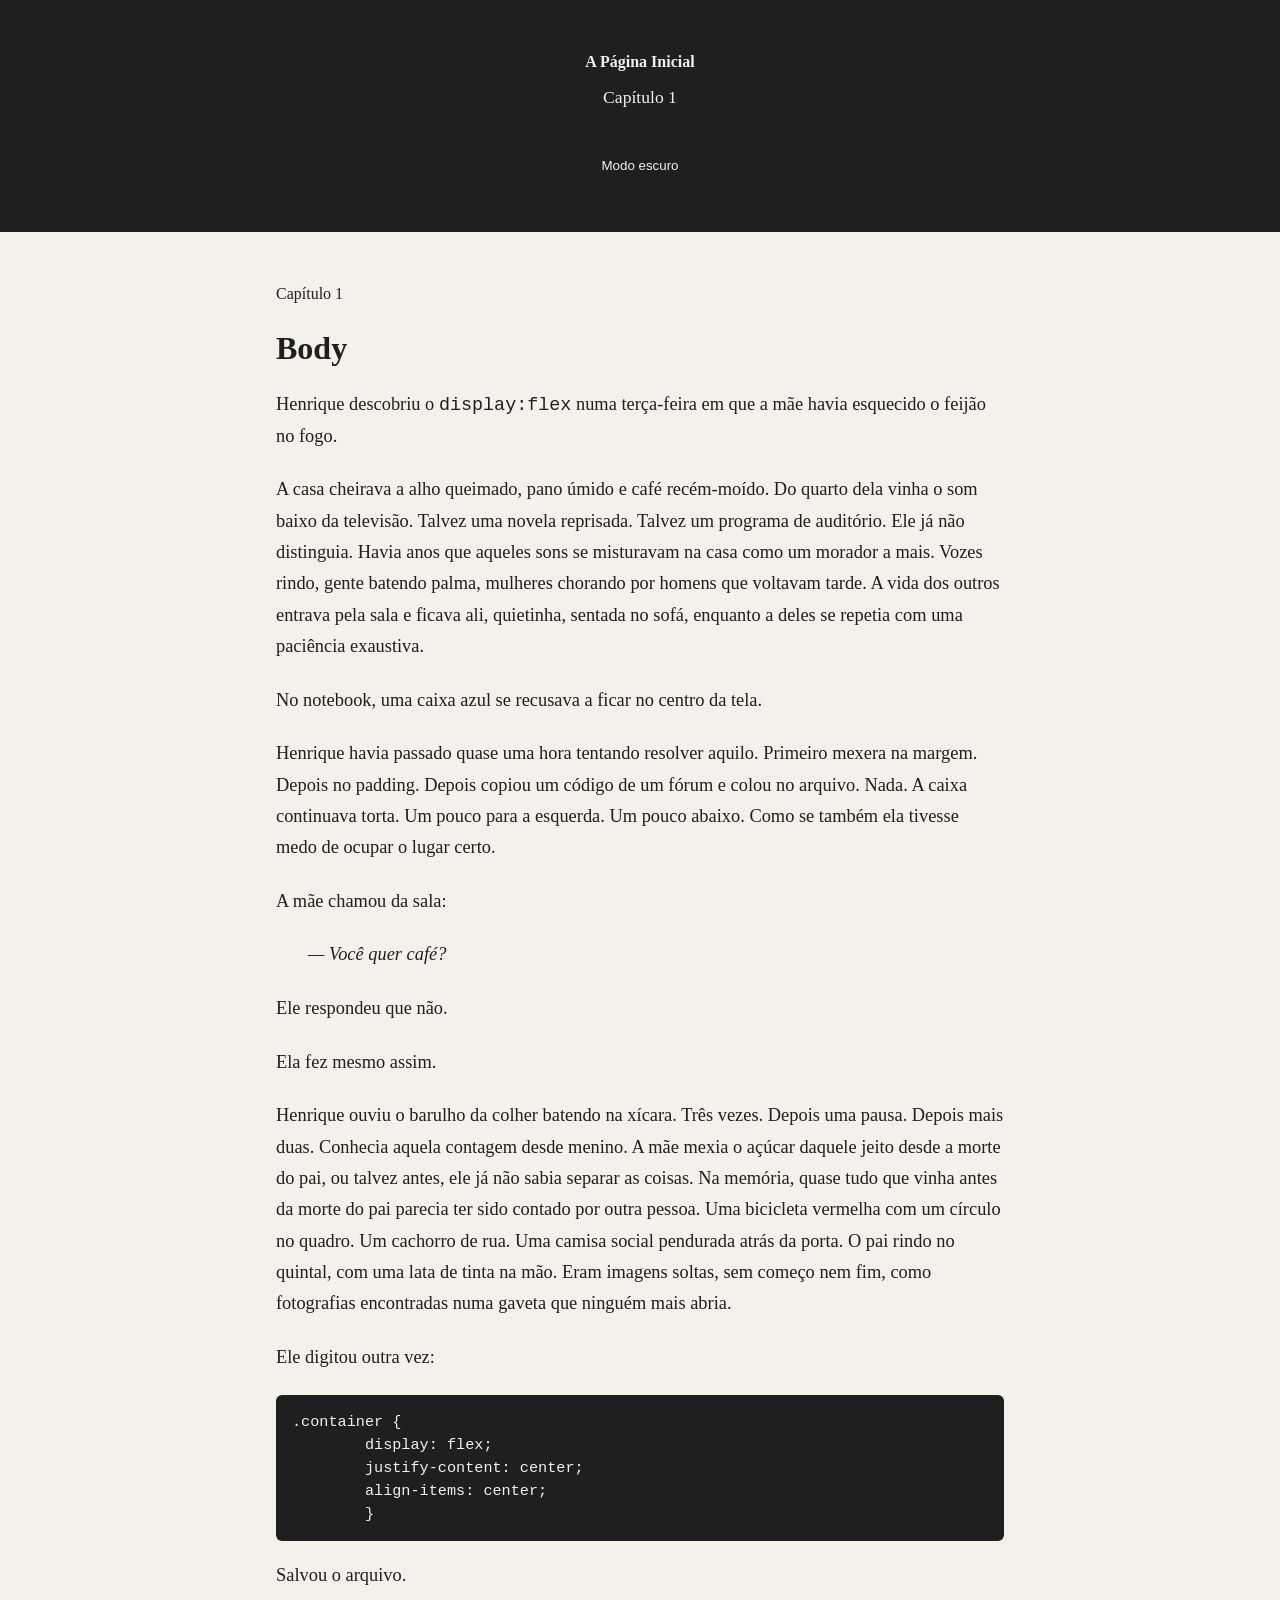
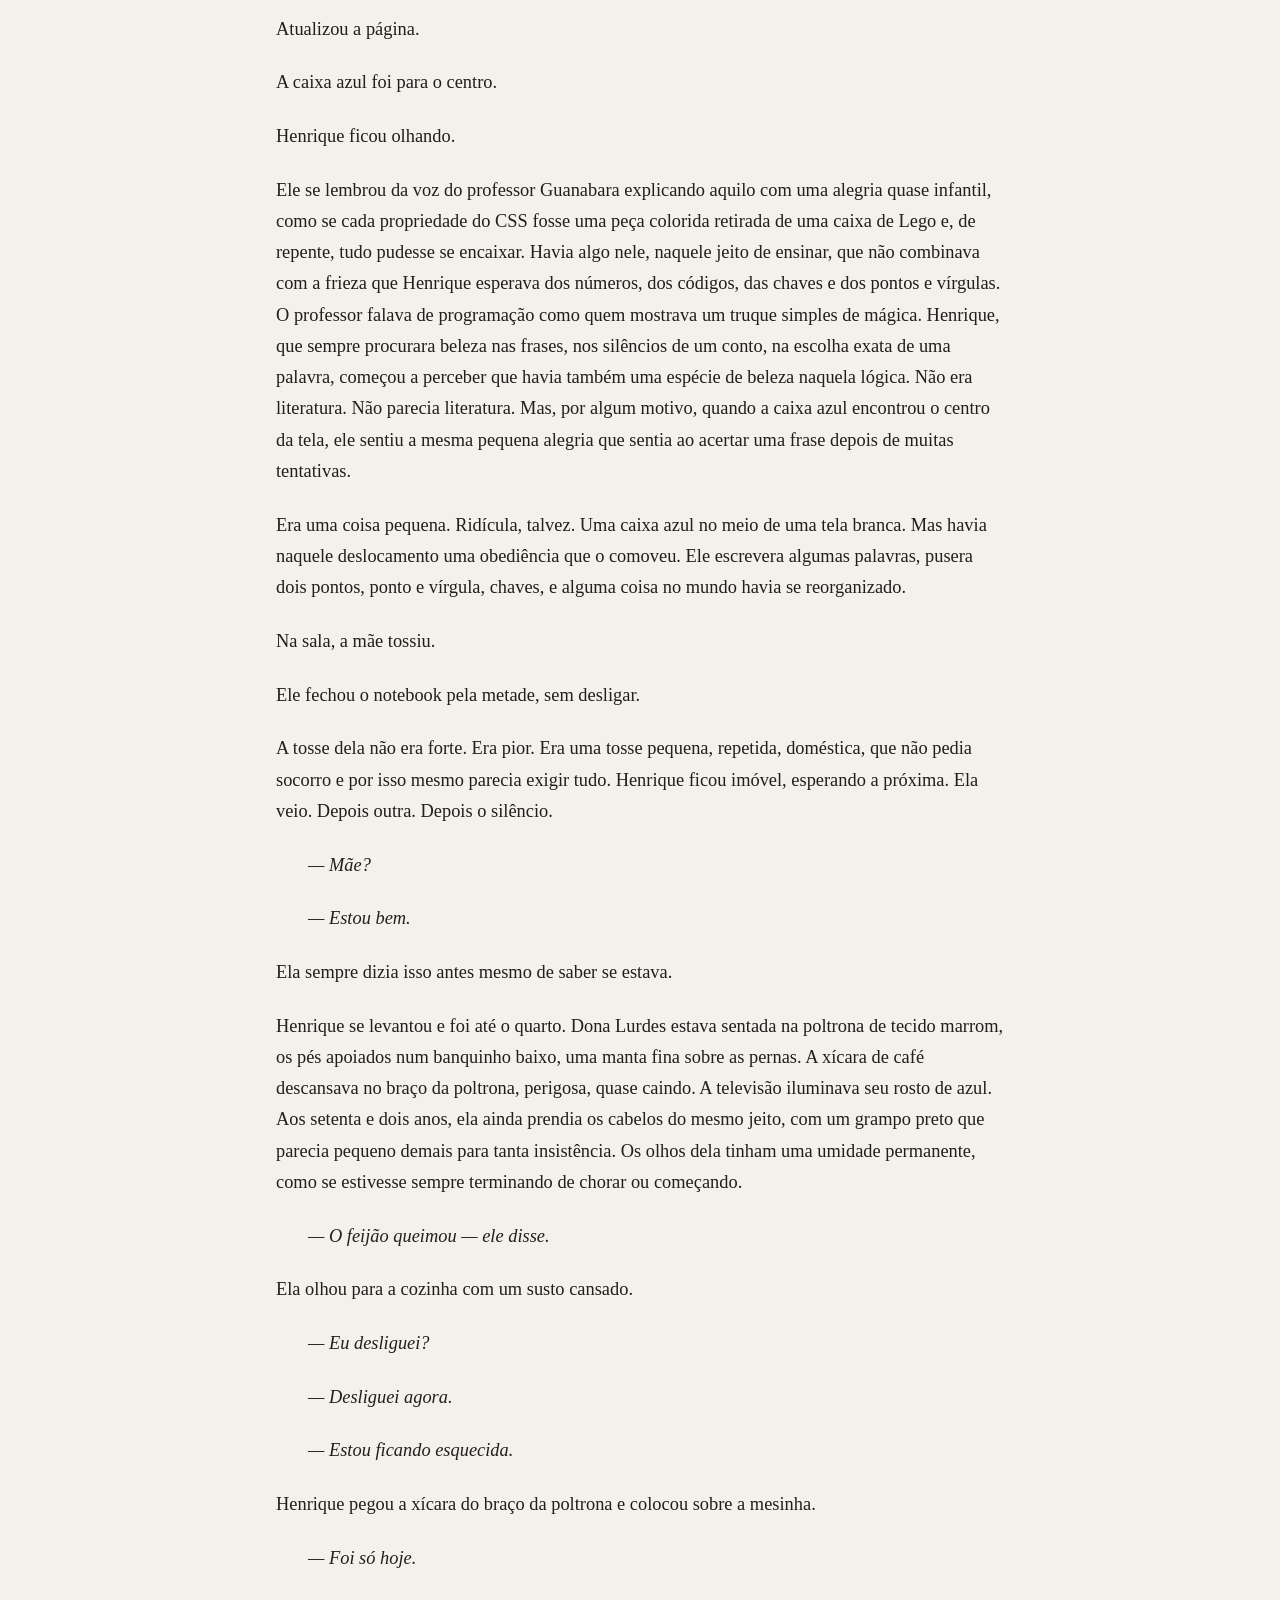
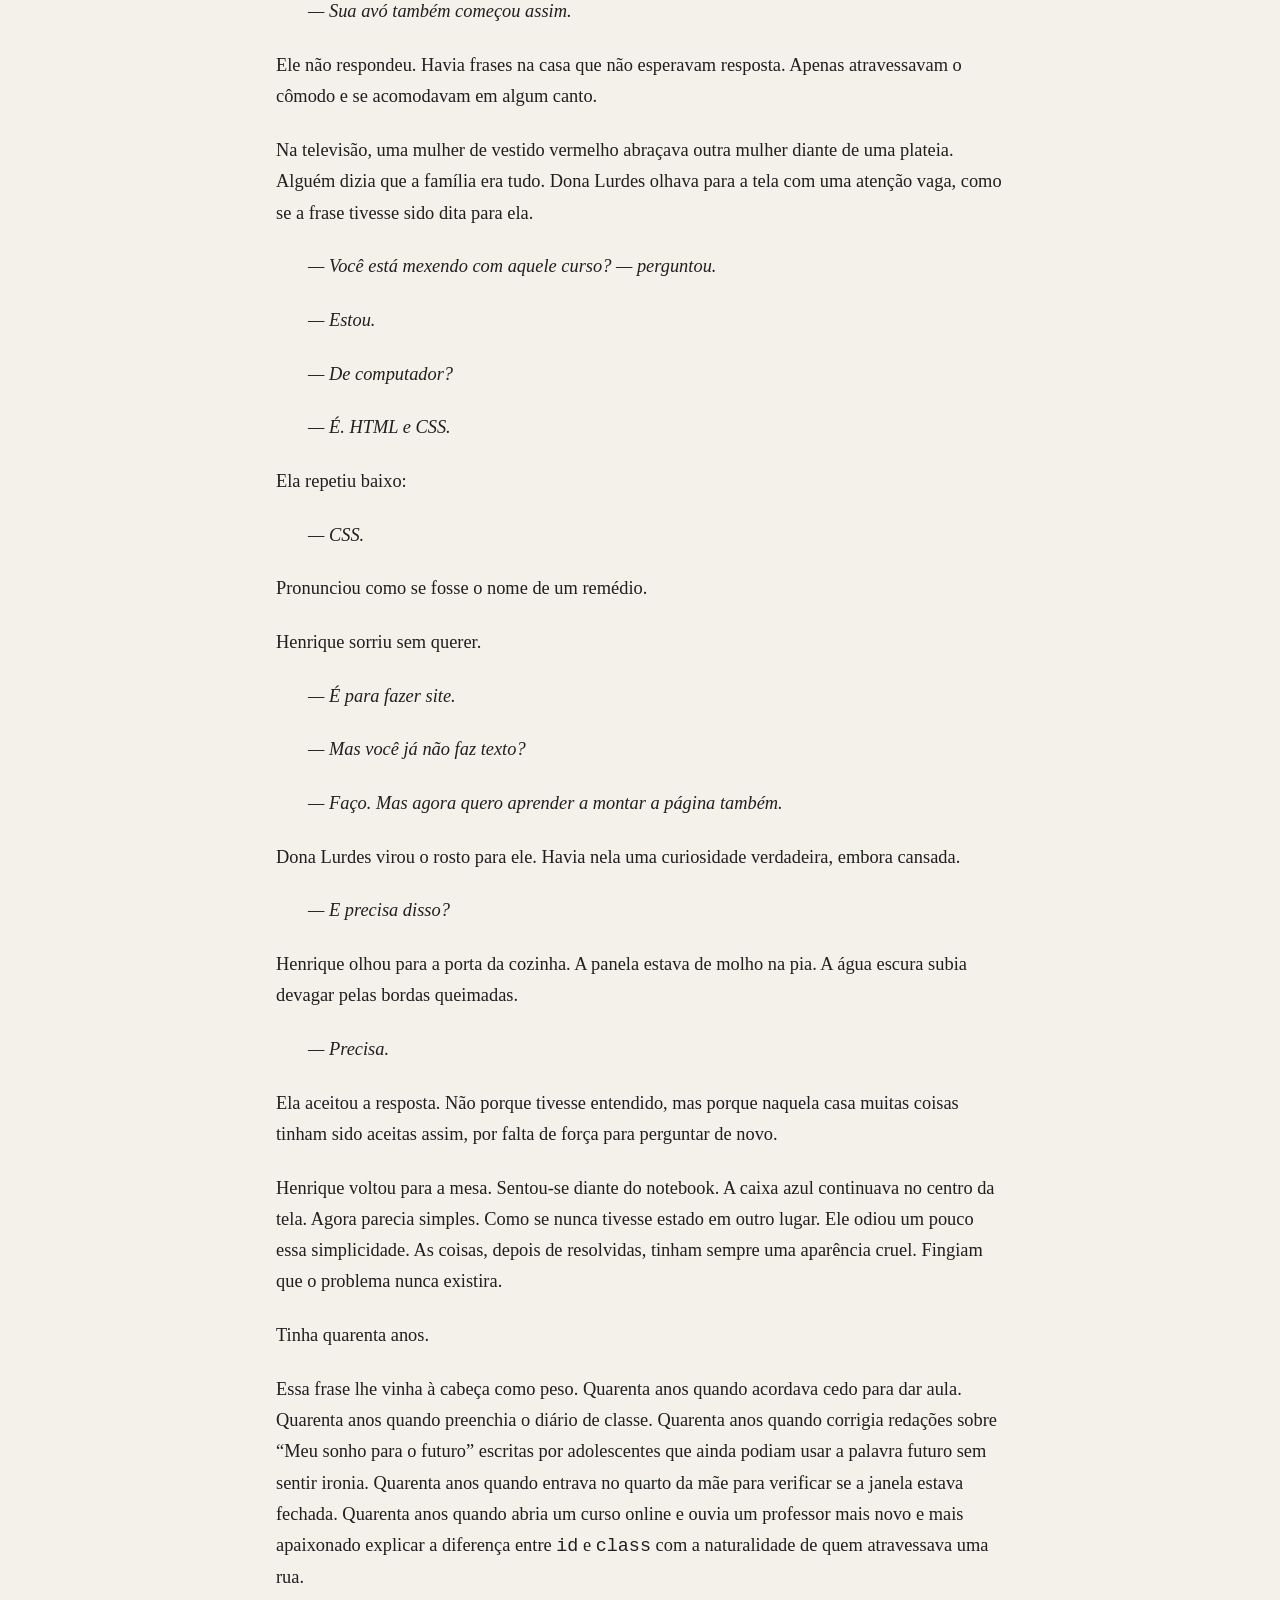
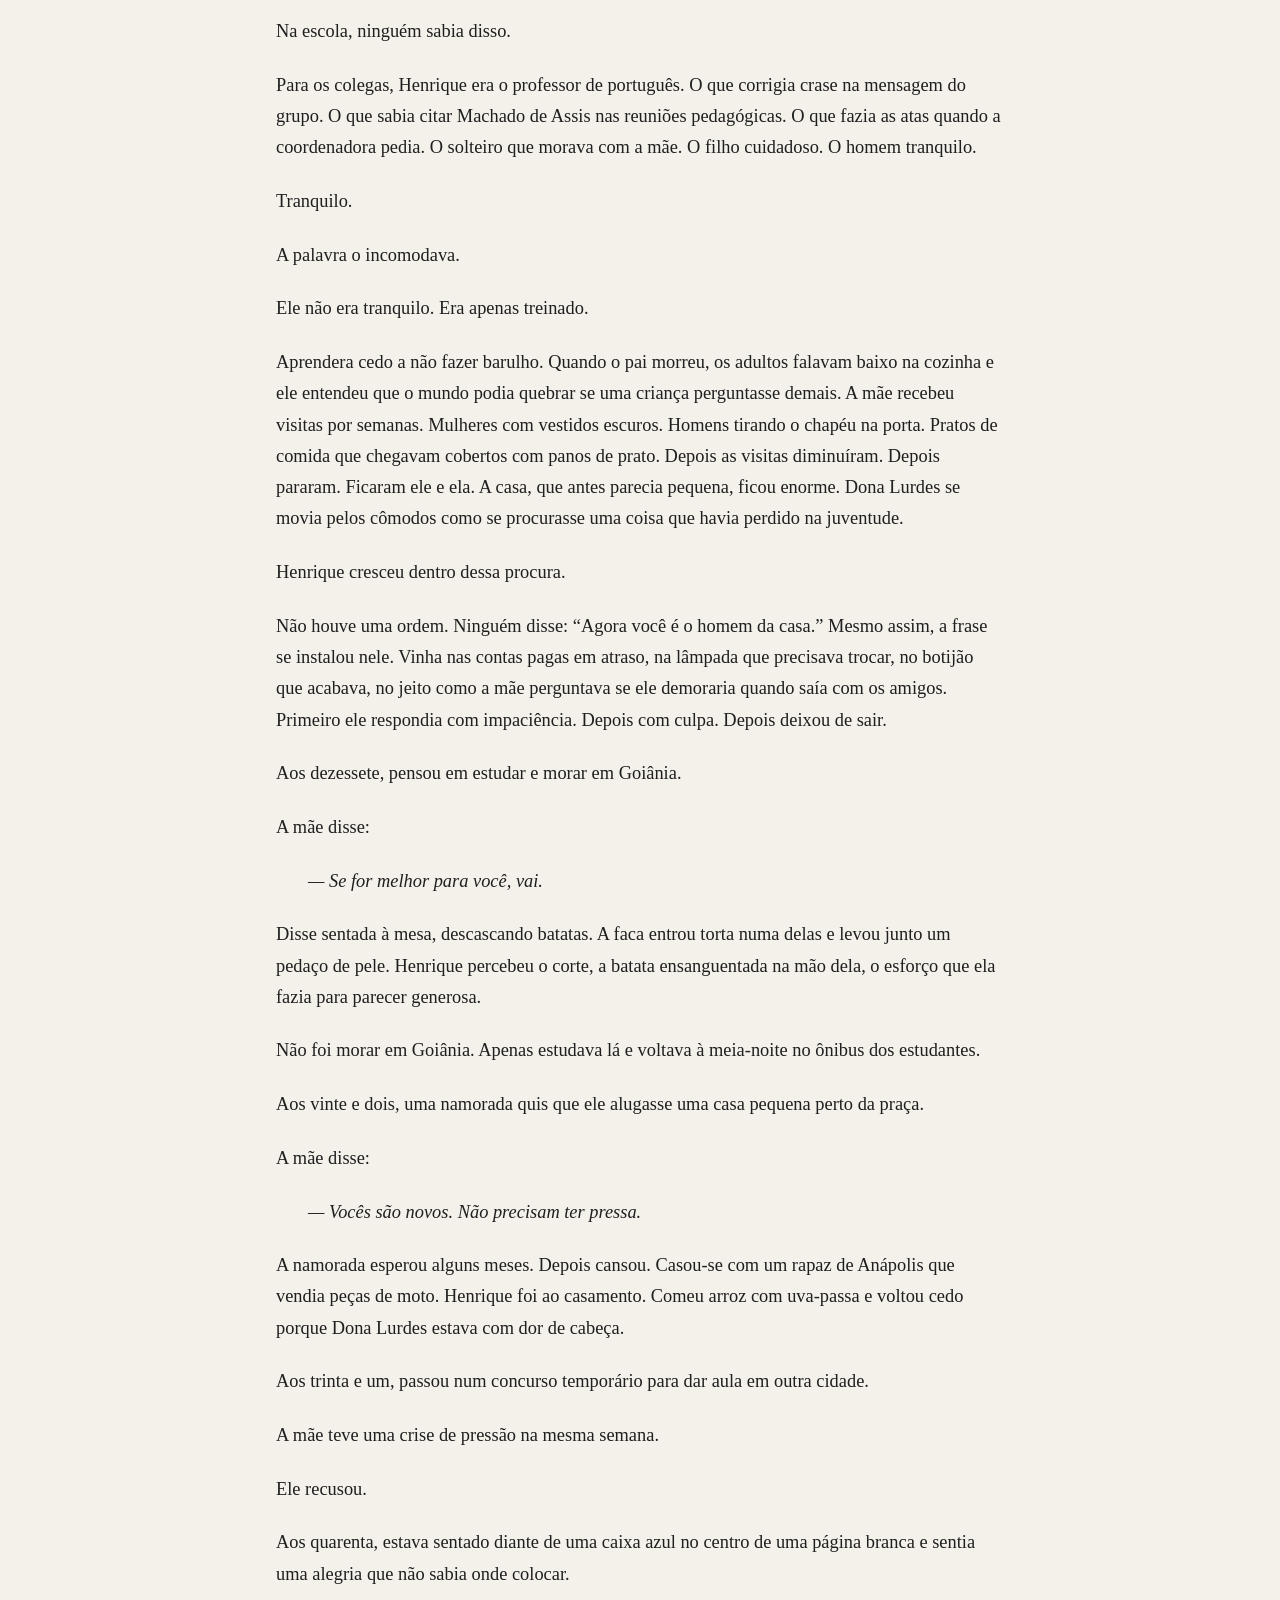
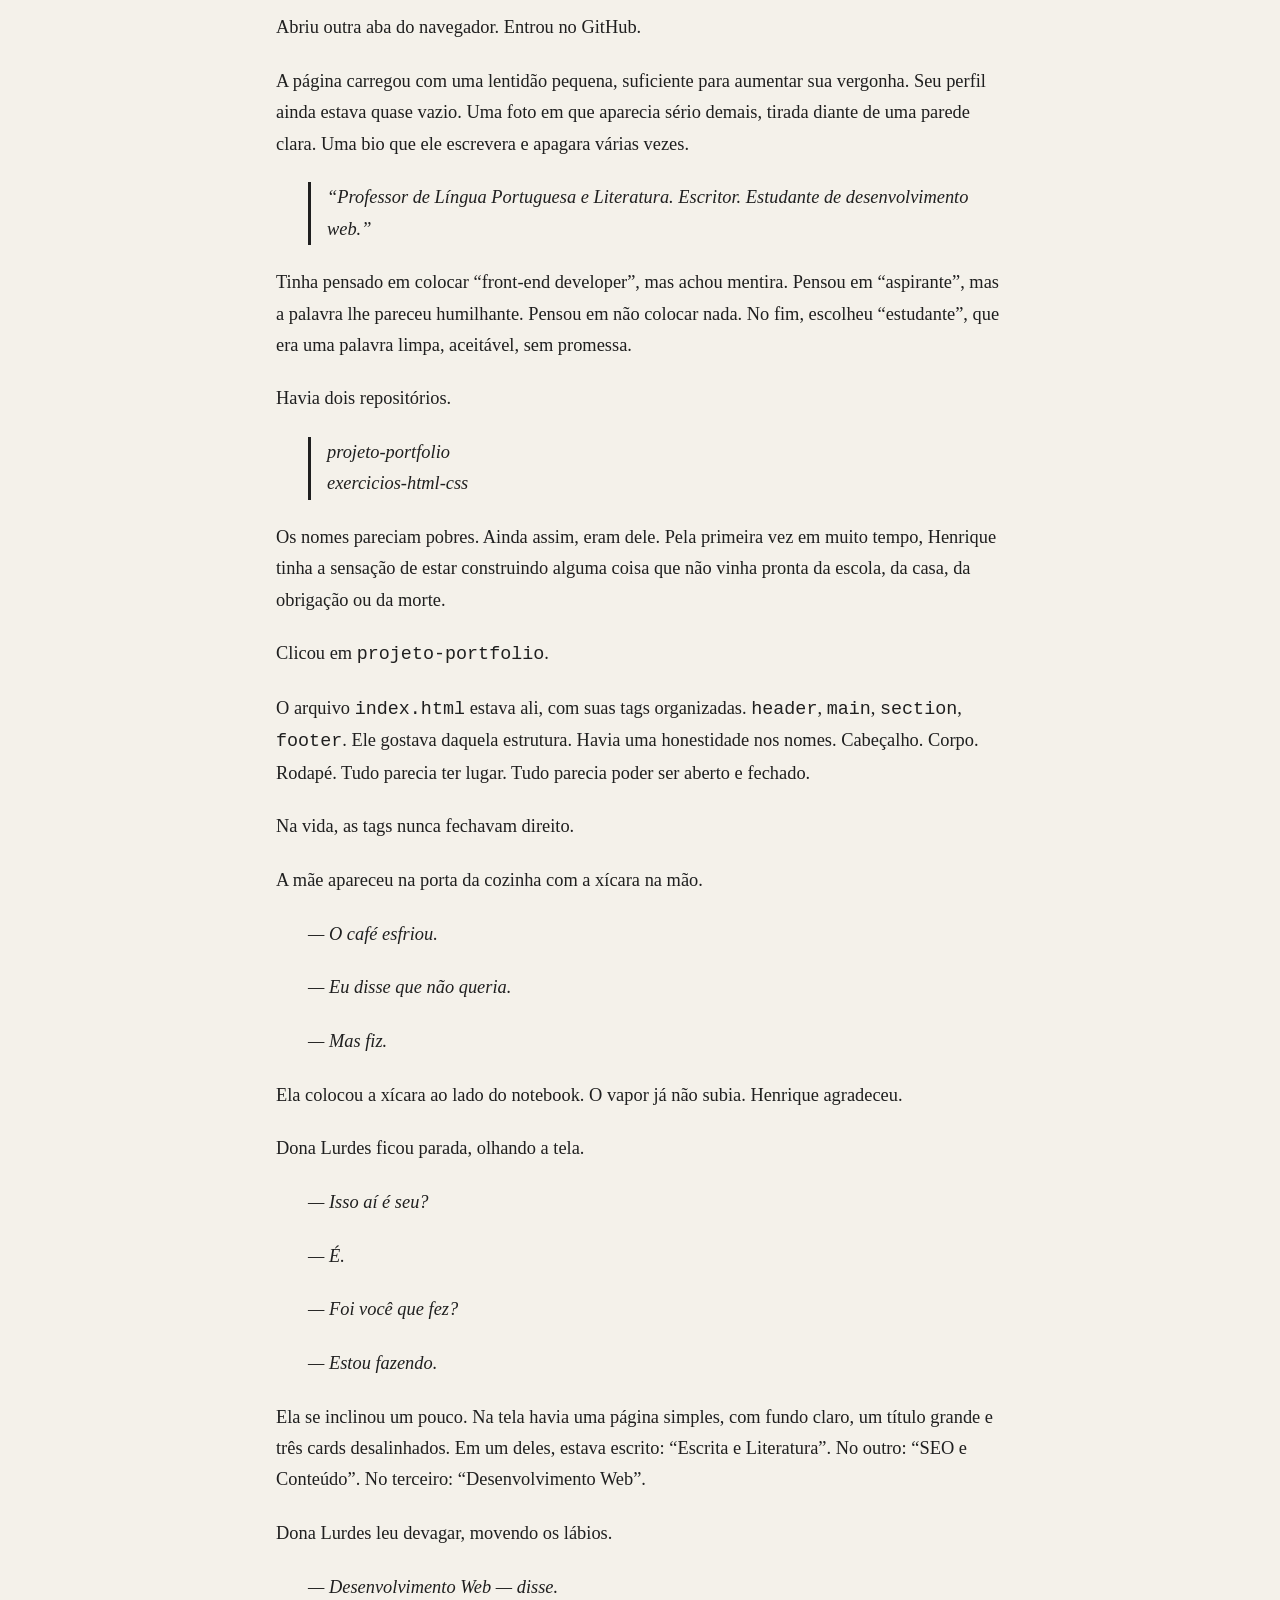
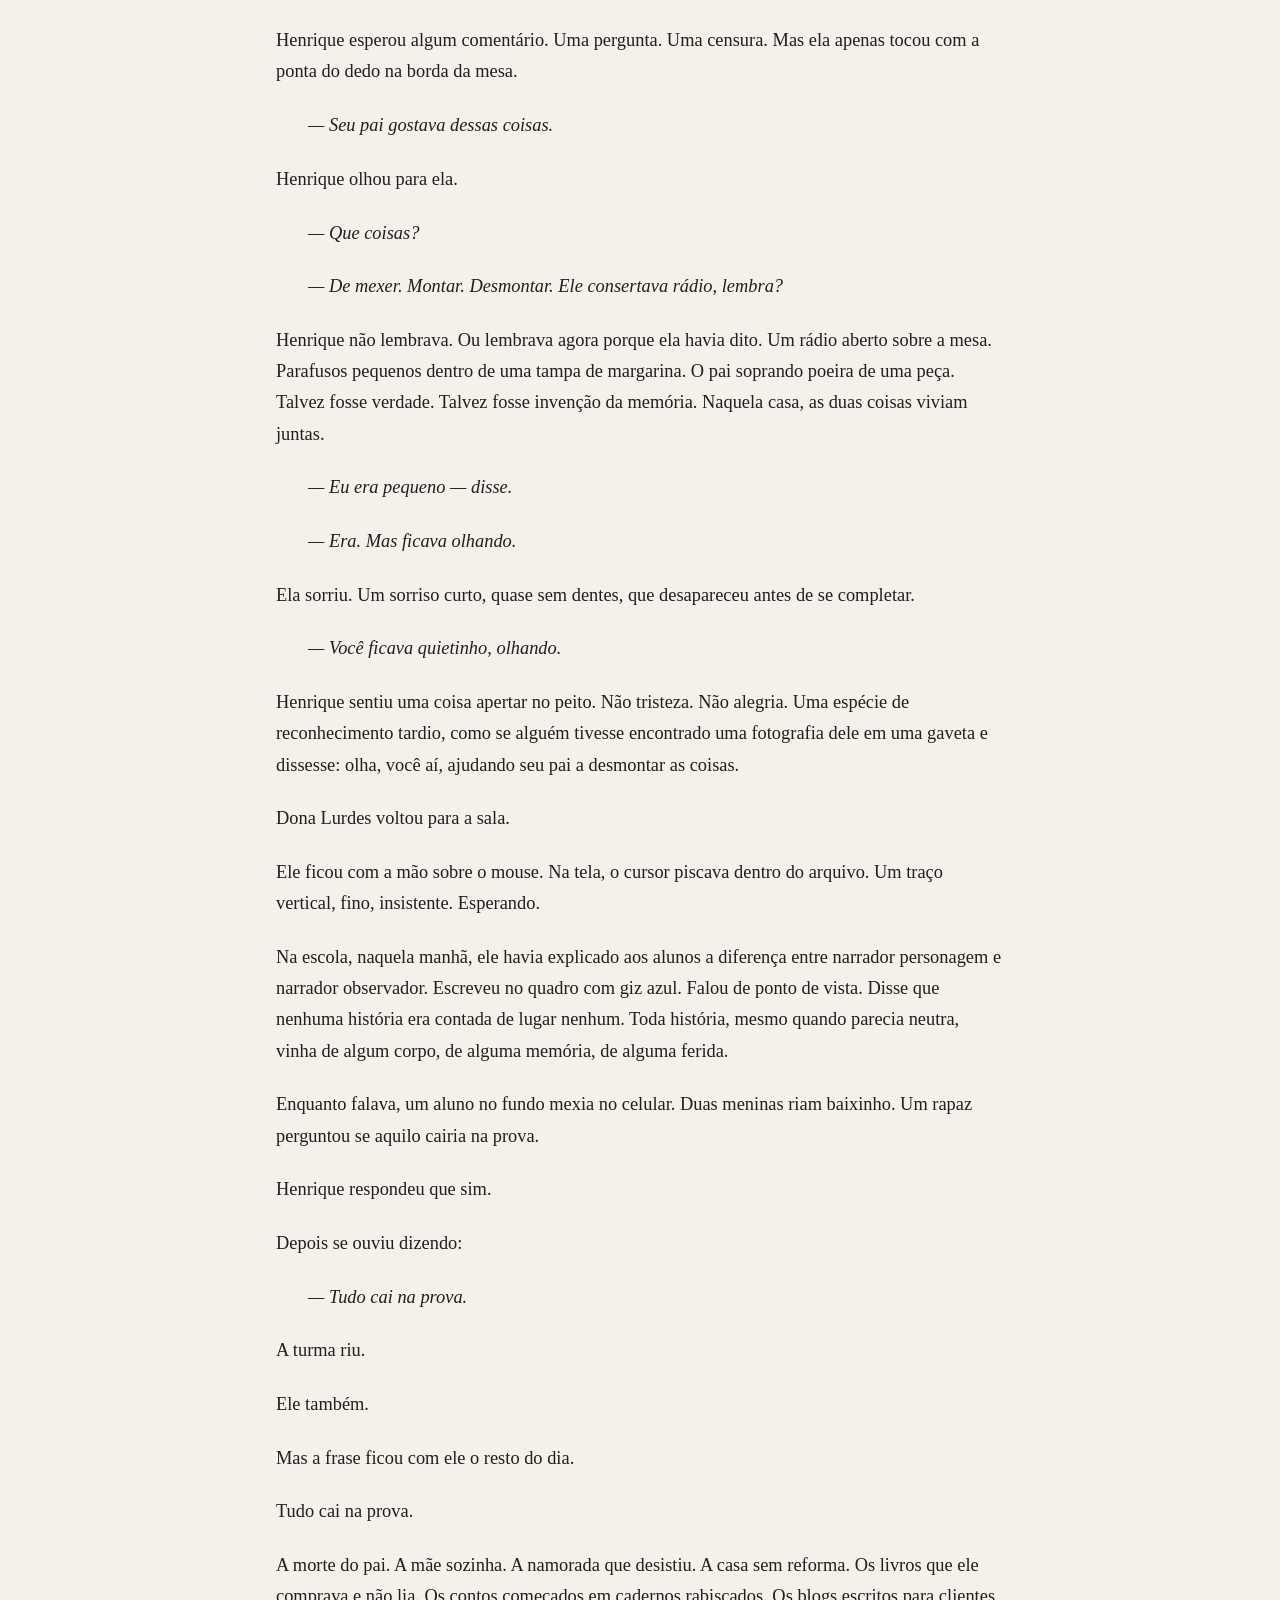
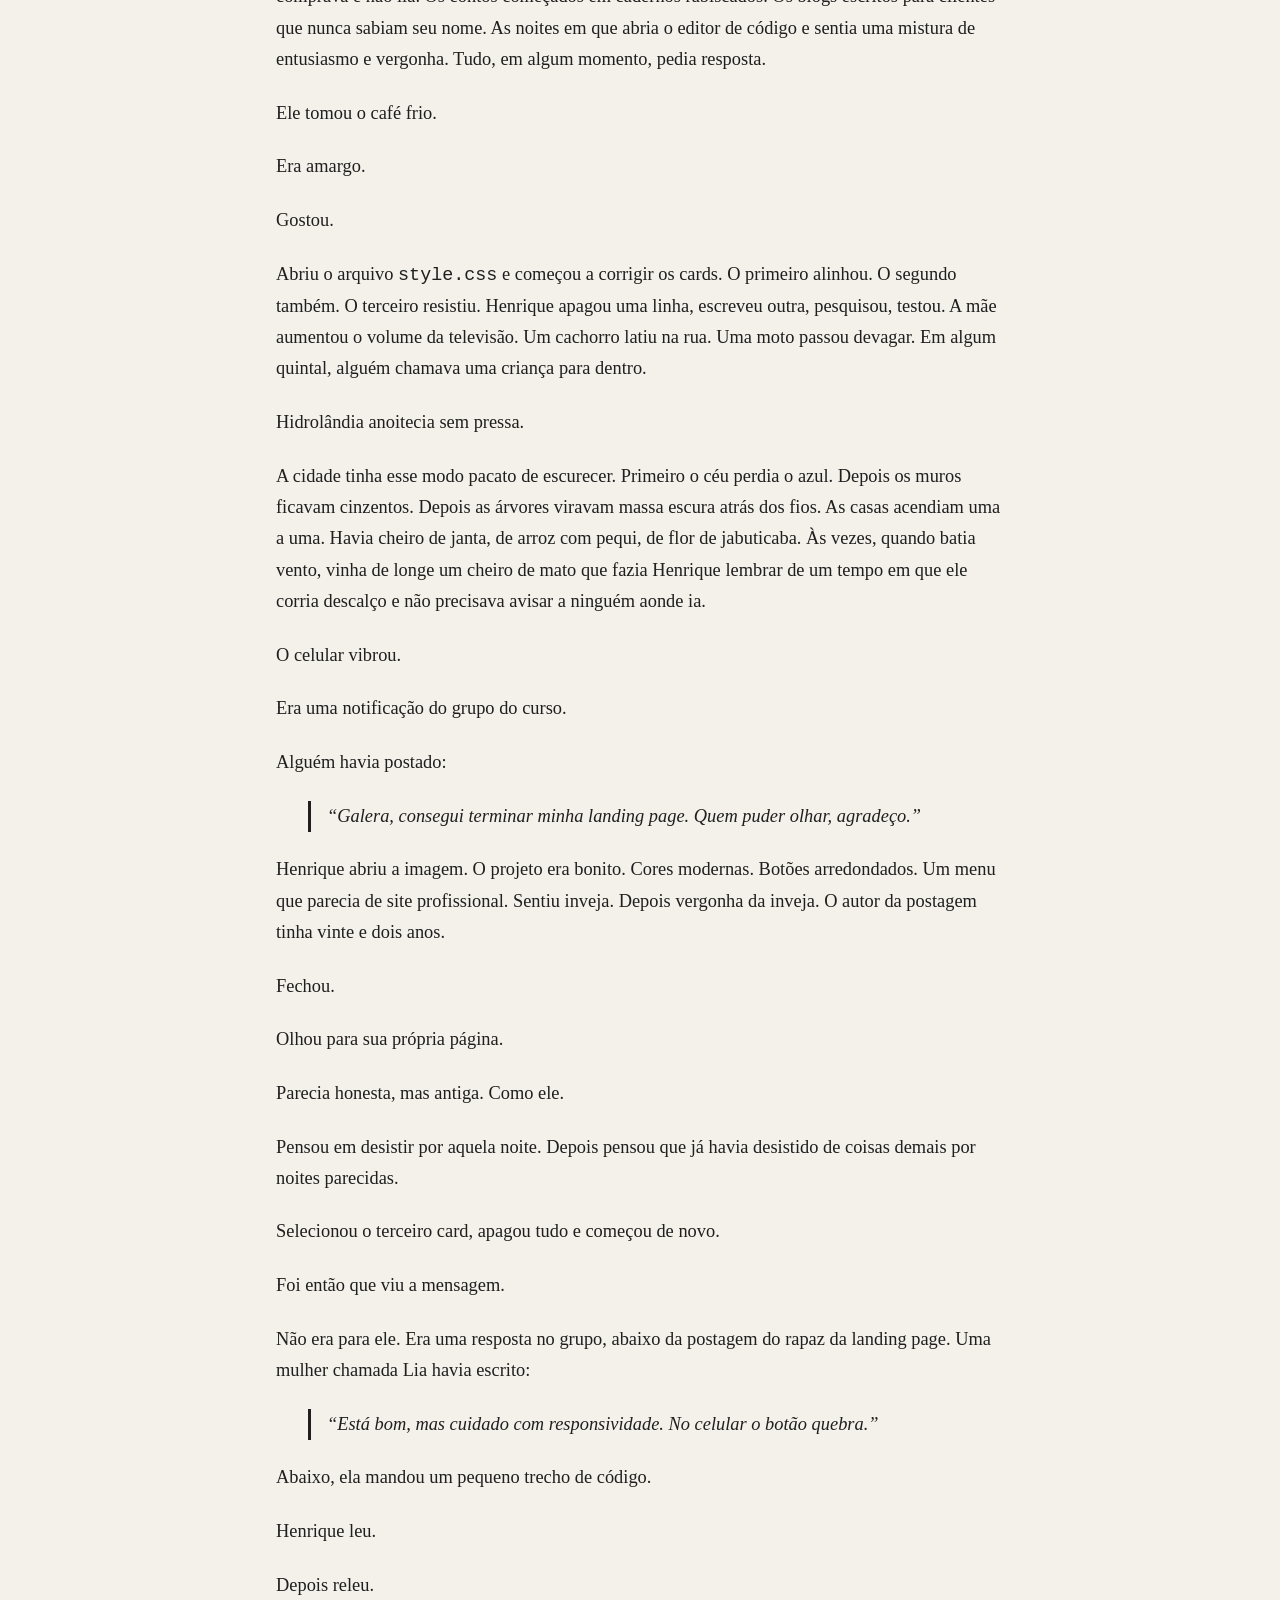
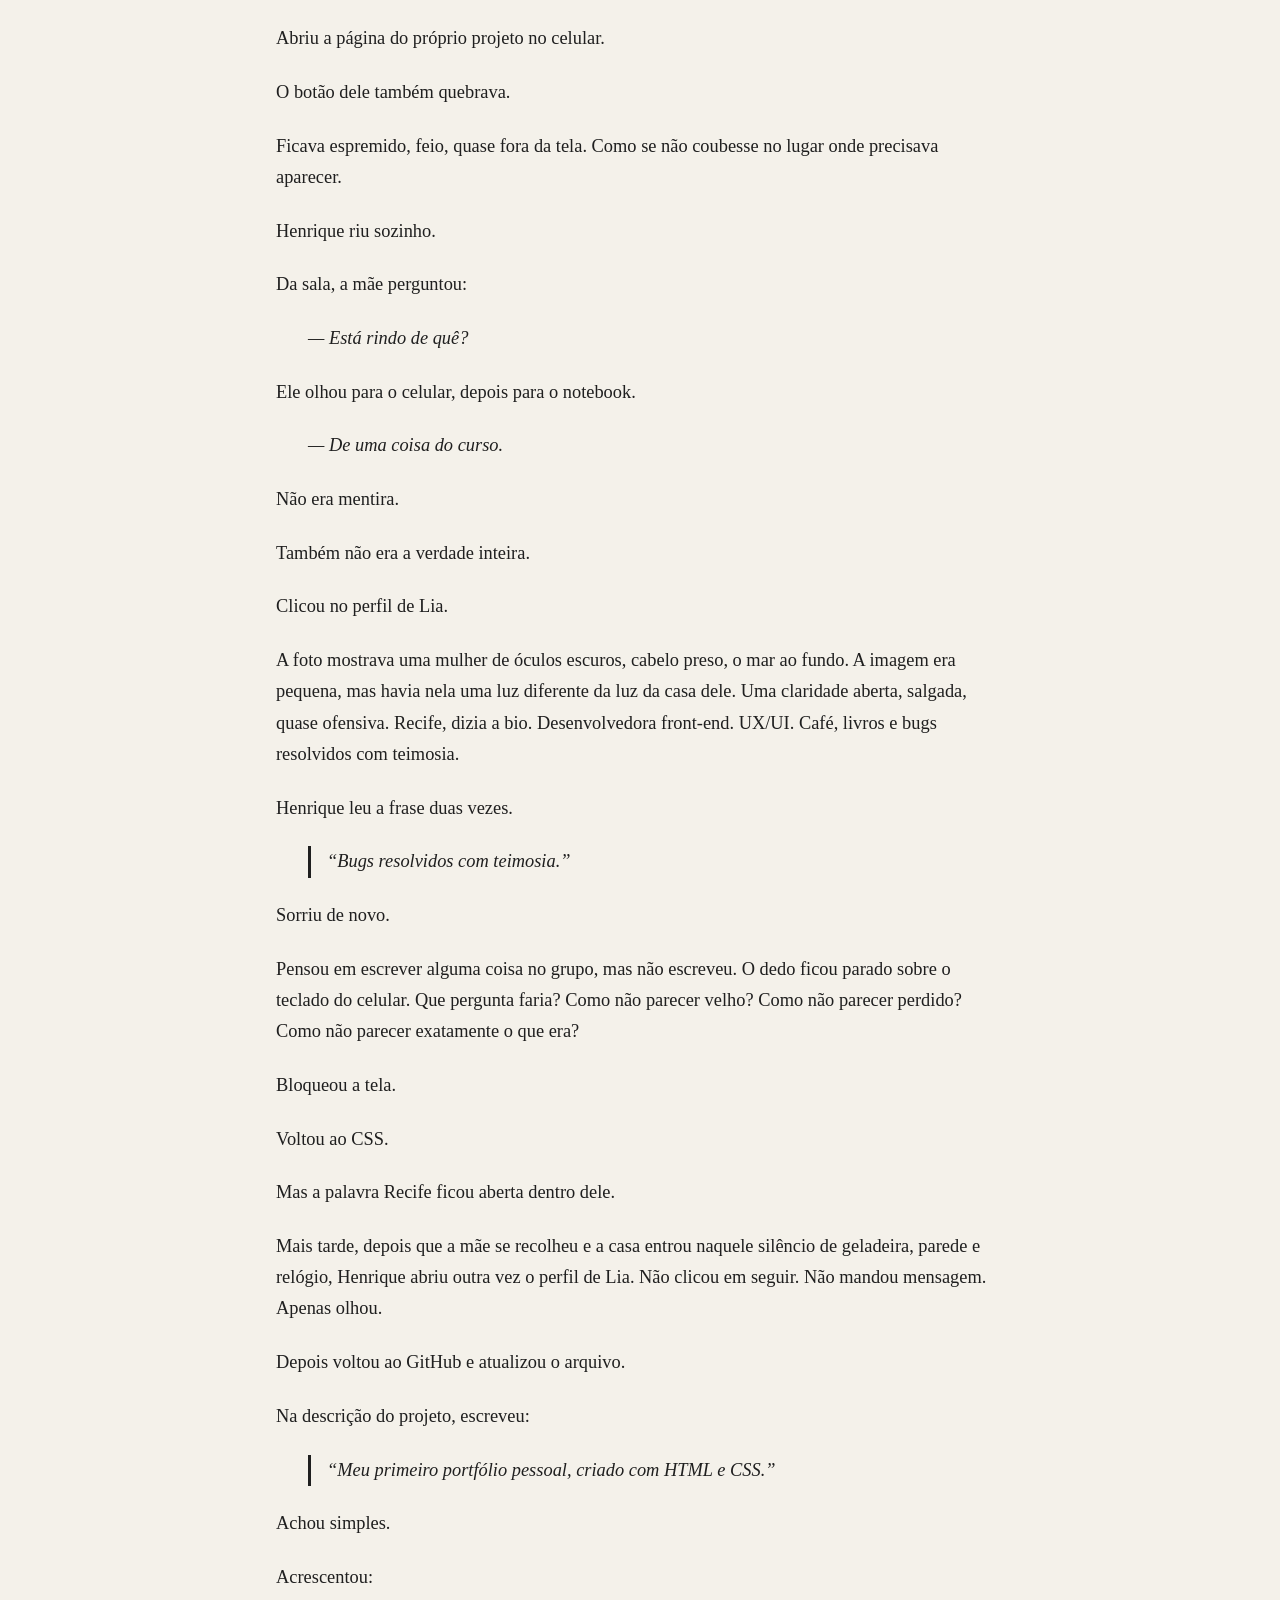
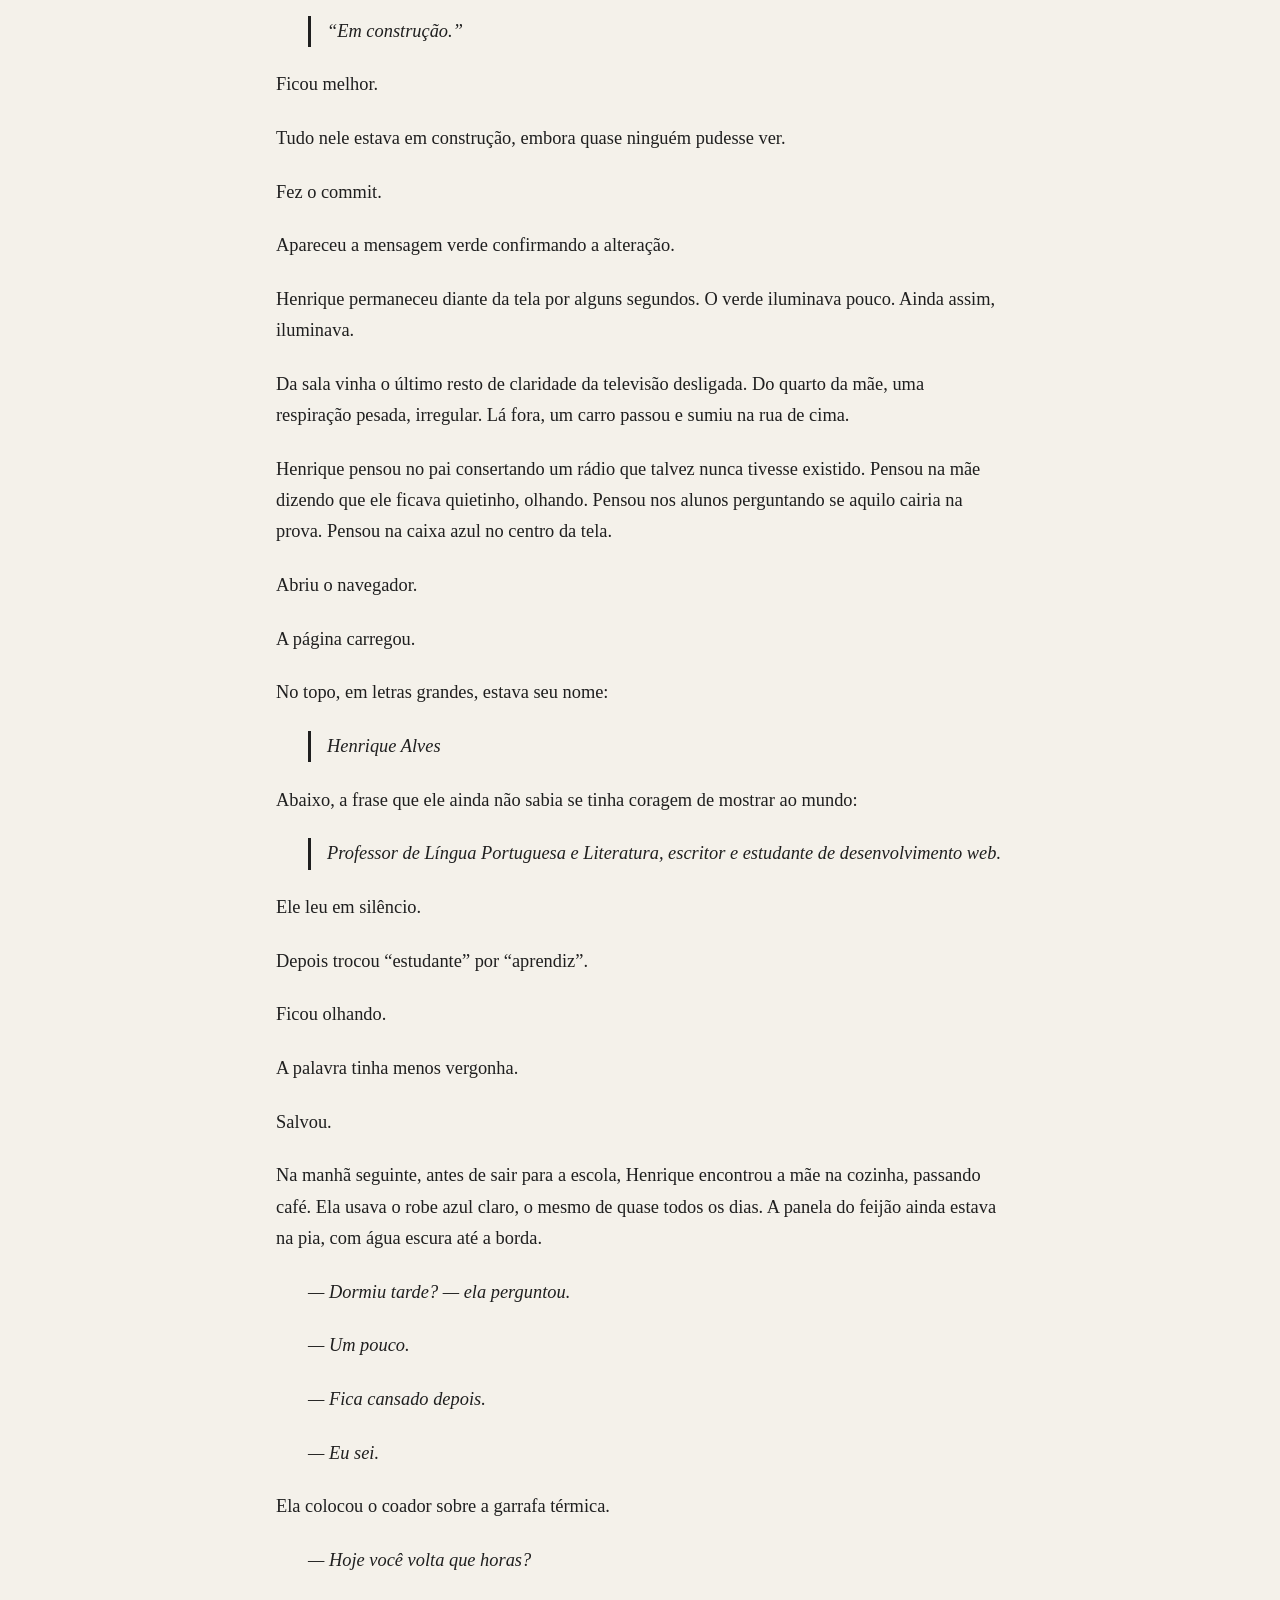
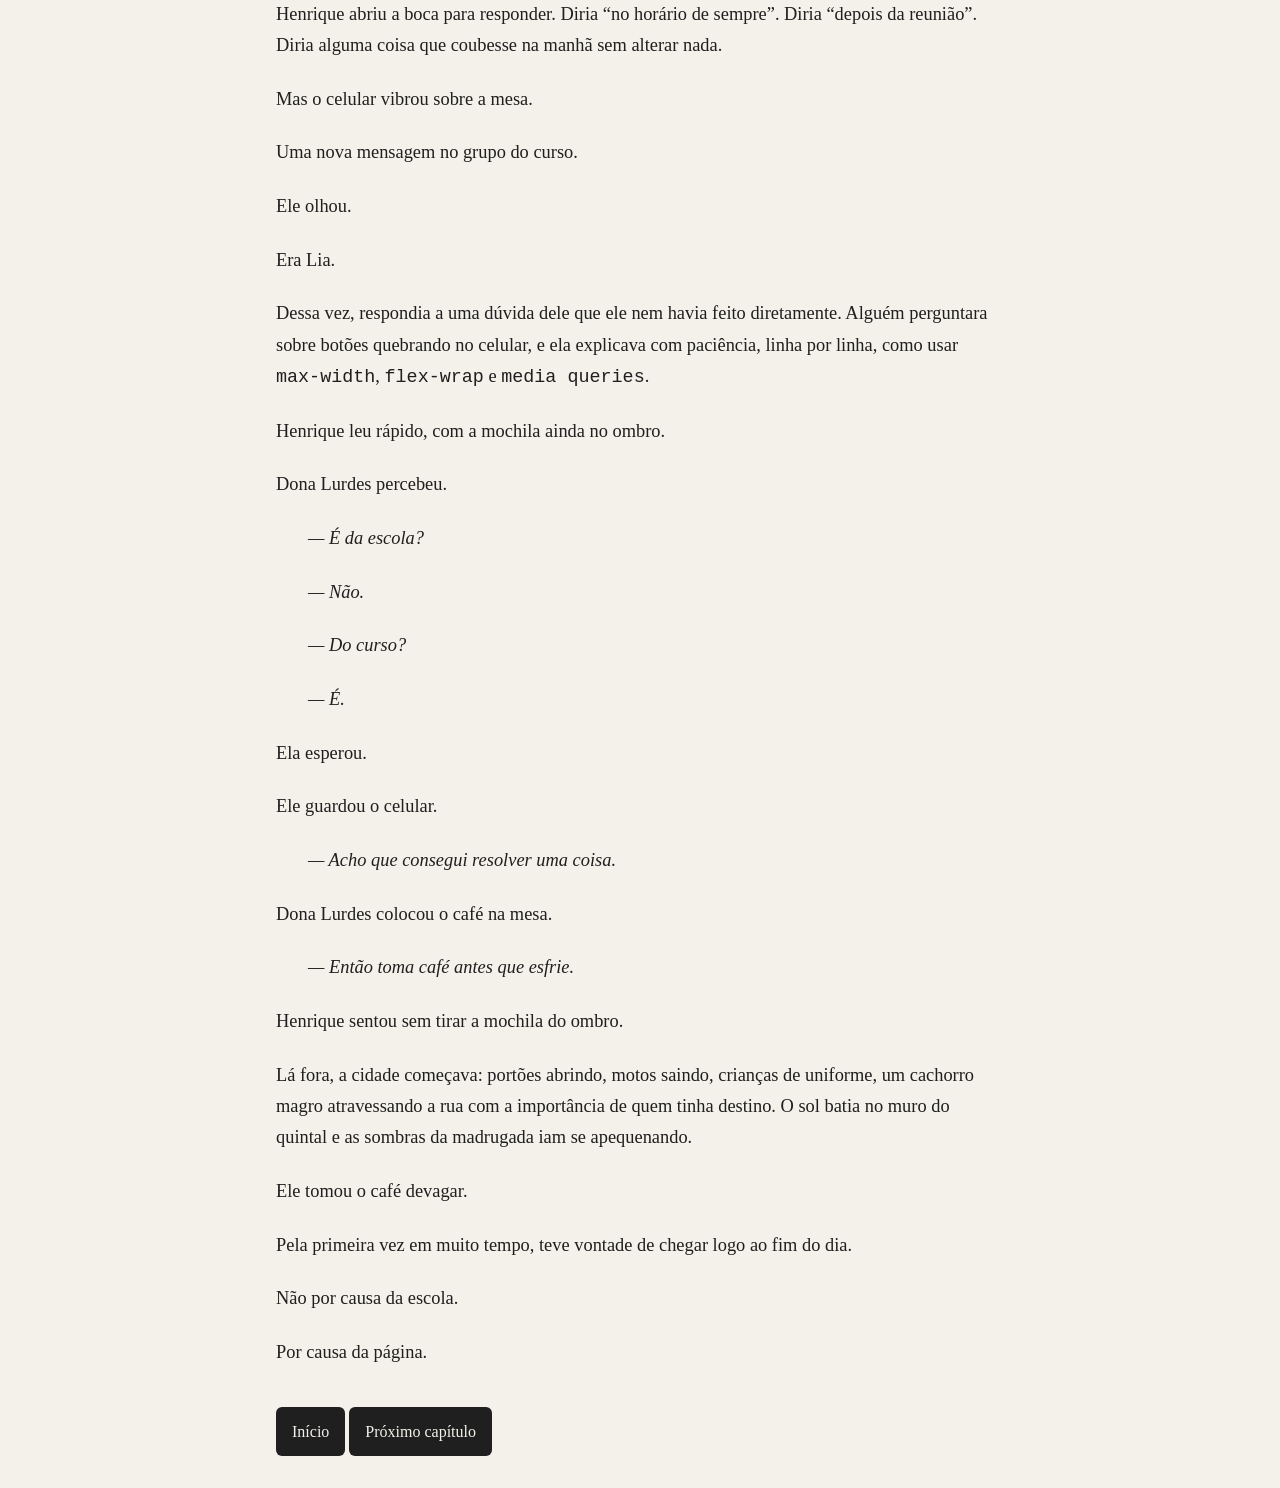
==== capitulos/body.html @ c960616d "Initial commit" ====
<!doctype html>
<html lang="pt-BR">
  <head>
    <meta charset="UTF-8" />
    <meta name="viewport" content="width=device-width, initial-scale=1.0" />
    <title>Body | A Página Inicial</title>
    <link rel="stylesheet" href="../css/style.css" />
  </head>
  <body>
    <header class="cabecalho">
      <a href="../index.html" class="logo">A Página Inicial</a>
      <p>Capítulo 1</p>
      <button id="botao-tema">Modo escuro</button>
    </header>

    <main class="capitulo">
      <p class="numero-capitulo">Capítulo 1</p>
      <h1>Body</h1>

      <article>
        <p>
          Henrique descobriu o <code>display:flex</code> numa terça-feira em que
          a mãe havia esquecido o feijão no fogo.
        </p>

        <p>
          A casa cheirava a alho queimado, pano úmido e café recém-moído. Do
          quarto dela vinha o som baixo da televisão. Talvez uma novela
          reprisada. Talvez um programa de auditório. Ele já não distinguia.
          Havia anos que aqueles sons se misturavam na casa como um morador a
          mais. Vozes rindo, gente batendo palma, mulheres chorando por homens
          que voltavam tarde. A vida dos outros entrava pela sala e ficava ali,
          quietinha, sentada no sofá, enquanto a deles se repetia com uma
          paciência exaustiva.
        </p>

        <p>
          No notebook, uma caixa azul se recusava a ficar no centro da tela.
        </p>

        <p>
          Henrique havia passado quase uma hora tentando resolver aquilo.
          Primeiro mexera na margem. Depois no padding. Depois copiou um código
          de um fórum e colou no arquivo. Nada. A caixa continuava torta. Um
          pouco para a esquerda. Um pouco abaixo. Como se também ela tivesse
          medo de ocupar o lugar certo.
        </p>

        <p>A mãe chamou da sala:</p>

        <p class="dialogo">— Você quer café?</p>

        <p>Ele respondeu que não.</p>

        <p>Ela fez mesmo assim.</p>

        <p>
          Henrique ouviu o barulho da colher batendo na xícara. Três vezes.
          Depois uma pausa. Depois mais duas. Conhecia aquela contagem desde
          menino. A mãe mexia o açúcar daquele jeito desde a morte do pai, ou
          talvez antes, ele já não sabia separar as coisas. Na memória, quase
          tudo que vinha antes da morte do pai parecia ter sido contado por
          outra pessoa. Uma bicicleta vermelha com um círculo no quadro. Um
          cachorro de rua. Uma camisa social pendurada atrás da porta. O pai
          rindo no quintal, com uma lata de tinta na mão. Eram imagens soltas,
          sem começo nem fim, como fotografias encontradas numa gaveta que
          ninguém mais abria.
        </p>

        <p>Ele digitou outra vez:</p>

        <pre><code>.container {
        display: flex;
        justify-content: center;
        align-items: center;
        }</code></pre>

        <p>Salvou o arquivo.</p>

        <p>Atualizou a página.</p>

        <p>A caixa azul foi para o centro.</p>

        <p>Henrique ficou olhando.</p>

        <p>
          Ele se lembrou da voz do professor Guanabara explicando aquilo com uma
          alegria quase infantil, como se cada propriedade do CSS fosse uma peça
          colorida retirada de uma caixa de Lego e, de repente, tudo pudesse se
          encaixar. Havia algo nele, naquele jeito de ensinar, que não combinava
          com a frieza que Henrique esperava dos números, dos códigos, das
          chaves e dos pontos e vírgulas. O professor falava de programação como
          quem mostrava um truque simples de mágica. Henrique, que sempre
          procurara beleza nas frases, nos silêncios de um conto, na escolha
          exata de uma palavra, começou a perceber que havia também uma espécie
          de beleza naquela lógica. Não era literatura. Não parecia literatura.
          Mas, por algum motivo, quando a caixa azul encontrou o centro da tela,
          ele sentiu a mesma pequena alegria que sentia ao acertar uma frase
          depois de muitas tentativas.
        </p>

        <p>
          Era uma coisa pequena. Ridícula, talvez. Uma caixa azul no meio de uma
          tela branca. Mas havia naquele deslocamento uma obediência que o
          comoveu. Ele escrevera algumas palavras, pusera dois pontos, ponto e
          vírgula, chaves, e alguma coisa no mundo havia se reorganizado.
        </p>

        <p>Na sala, a mãe tossiu.</p>

        <p>Ele fechou o notebook pela metade, sem desligar.</p>

        <p>
          A tosse dela não era forte. Era pior. Era uma tosse pequena, repetida,
          doméstica, que não pedia socorro e por isso mesmo parecia exigir tudo.
          Henrique ficou imóvel, esperando a próxima. Ela veio. Depois outra.
          Depois o silêncio.
        </p>

        <p class="dialogo">— Mãe?</p>

        <p class="dialogo">— Estou bem.</p>

        <p>Ela sempre dizia isso antes mesmo de saber se estava.</p>

        <p>
          Henrique se levantou e foi até o quarto. Dona Lurdes estava sentada na
          poltrona de tecido marrom, os pés apoiados num banquinho baixo, uma
          manta fina sobre as pernas. A xícara de café descansava no braço da
          poltrona, perigosa, quase caindo. A televisão iluminava seu rosto de
          azul. Aos setenta e dois anos, ela ainda prendia os cabelos do mesmo
          jeito, com um grampo preto que parecia pequeno demais para tanta
          insistência. Os olhos dela tinham uma umidade permanente, como se
          estivesse sempre terminando de chorar ou começando.
        </p>

        <p class="dialogo">— O feijão queimou — ele disse.</p>

        <p>Ela olhou para a cozinha com um susto cansado.</p>

        <p class="dialogo">— Eu desliguei?</p>

        <p class="dialogo">— Desliguei agora.</p>

        <p class="dialogo">— Estou ficando esquecida.</p>

        <p>
          Henrique pegou a xícara do braço da poltrona e colocou sobre a
          mesinha.
        </p>

        <p class="dialogo">— Foi só hoje.</p>

        <p class="dialogo">— Sua avó também começou assim.</p>

        <p>
          Ele não respondeu. Havia frases na casa que não esperavam resposta.
          Apenas atravessavam o cômodo e se acomodavam em algum canto.
        </p>

        <p>
          Na televisão, uma mulher de vestido vermelho abraçava outra mulher
          diante de uma plateia. Alguém dizia que a família era tudo. Dona
          Lurdes olhava para a tela com uma atenção vaga, como se a frase
          tivesse sido dita para ela.
        </p>

        <p class="dialogo">
          — Você está mexendo com aquele curso? — perguntou.
        </p>

        <p class="dialogo">— Estou.</p>

        <p class="dialogo">— De computador?</p>

        <p class="dialogo">— É. HTML e CSS.</p>

        <p>Ela repetiu baixo:</p>

        <p class="dialogo">— CSS.</p>

        <p>Pronunciou como se fosse o nome de um remédio.</p>

        <p>Henrique sorriu sem querer.</p>

        <p class="dialogo">— É para fazer site.</p>

        <p class="dialogo">— Mas você já não faz texto?</p>

        <p class="dialogo">
          — Faço. Mas agora quero aprender a montar a página também.
        </p>

        <p>
          Dona Lurdes virou o rosto para ele. Havia nela uma curiosidade
          verdadeira, embora cansada.
        </p>

        <p class="dialogo">— E precisa disso?</p>

        <p>
          Henrique olhou para a porta da cozinha. A panela estava de molho na
          pia. A água escura subia devagar pelas bordas queimadas.
        </p>

        <p class="dialogo">— Precisa.</p>

        <p>
          Ela aceitou a resposta. Não porque tivesse entendido, mas porque
          naquela casa muitas coisas tinham sido aceitas assim, por falta de
          força para perguntar de novo.
        </p>

        <p>
          Henrique voltou para a mesa. Sentou-se diante do notebook. A caixa
          azul continuava no centro da tela. Agora parecia simples. Como se
          nunca tivesse estado em outro lugar. Ele odiou um pouco essa
          simplicidade. As coisas, depois de resolvidas, tinham sempre uma
          aparência cruel. Fingiam que o problema nunca existira.
        </p>

        <p>Tinha quarenta anos.</p>

        <p>
          Essa frase lhe vinha à cabeça como peso. Quarenta anos quando acordava
          cedo para dar aula. Quarenta anos quando preenchia o diário de classe.
          Quarenta anos quando corrigia redações sobre “Meu sonho para o futuro”
          escritas por adolescentes que ainda podiam usar a palavra futuro sem
          sentir ironia. Quarenta anos quando entrava no quarto da mãe para
          verificar se a janela estava fechada. Quarenta anos quando abria um
          curso online e ouvia um professor mais novo e mais apaixonado explicar
          a diferença entre <code>id</code> e <code>class</code> com a
          naturalidade de quem atravessava uma rua.
        </p>

        <p>Na escola, ninguém sabia disso.</p>

        <p>
          Para os colegas, Henrique era o professor de português. O que corrigia
          crase na mensagem do grupo. O que sabia citar Machado de Assis nas
          reuniões pedagógicas. O que fazia as atas quando a coordenadora pedia.
          O solteiro que morava com a mãe. O filho cuidadoso. O homem tranquilo.
        </p>

        <p>Tranquilo.</p>

        <p>A palavra o incomodava.</p>

        <p>Ele não era tranquilo. Era apenas treinado.</p>

        <p>
          Aprendera cedo a não fazer barulho. Quando o pai morreu, os adultos
          falavam baixo na cozinha e ele entendeu que o mundo podia quebrar se
          uma criança perguntasse demais. A mãe recebeu visitas por semanas.
          Mulheres com vestidos escuros. Homens tirando o chapéu na porta.
          Pratos de comida que chegavam cobertos com panos de prato. Depois as
          visitas diminuíram. Depois pararam. Ficaram ele e ela. A casa, que
          antes parecia pequena, ficou enorme. Dona Lurdes se movia pelos
          cômodos como se procurasse uma coisa que havia perdido na juventude.
        </p>

        <p>Henrique cresceu dentro dessa procura.</p>

        <p>
          Não houve uma ordem. Ninguém disse: “Agora você é o homem da casa.”
          Mesmo assim, a frase se instalou nele. Vinha nas contas pagas em
          atraso, na lâmpada que precisava trocar, no botijão que acabava, no
          jeito como a mãe perguntava se ele demoraria quando saía com os
          amigos. Primeiro ele respondia com impaciência. Depois com culpa.
          Depois deixou de sair.
        </p>

        <p>Aos dezessete, pensou em estudar e morar em Goiânia.</p>

        <p>A mãe disse:</p>

        <p class="dialogo">— Se for melhor para você, vai.</p>

        <p>
          Disse sentada à mesa, descascando batatas. A faca entrou torta numa
          delas e levou junto um pedaço de pele. Henrique percebeu o corte, a
          batata ensanguentada na mão dela, o esforço que ela fazia para parecer
          generosa.
        </p>

        <p>
          Não foi morar em Goiânia. Apenas estudava lá e voltava à meia-noite no
          ônibus dos estudantes.
        </p>

        <p>
          Aos vinte e dois, uma namorada quis que ele alugasse uma casa pequena
          perto da praça.
        </p>

        <p>A mãe disse:</p>

        <p class="dialogo">— Vocês são novos. Não precisam ter pressa.</p>

        <p>
          A namorada esperou alguns meses. Depois cansou. Casou-se com um rapaz
          de Anápolis que vendia peças de moto. Henrique foi ao casamento. Comeu
          arroz com uva-passa e voltou cedo porque Dona Lurdes estava com dor de
          cabeça.
        </p>

        <p>
          Aos trinta e um, passou num concurso temporário para dar aula em outra
          cidade.
        </p>

        <p>A mãe teve uma crise de pressão na mesma semana.</p>

        <p>Ele recusou.</p>

        <p>
          Aos quarenta, estava sentado diante de uma caixa azul no centro de uma
          página branca e sentia uma alegria que não sabia onde colocar.
        </p>

        <p>Abriu outra aba do navegador. Entrou no GitHub.</p>

        <p>
          A página carregou com uma lentidão pequena, suficiente para aumentar
          sua vergonha. Seu perfil ainda estava quase vazio. Uma foto em que
          aparecia sério demais, tirada diante de uma parede clara. Uma bio que
          ele escrevera e apagara várias vezes.
        </p>

        <p class="citacao">
          “Professor de Língua Portuguesa e Literatura. Escritor. Estudante de
          desenvolvimento web.”
        </p>

        <p>
          Tinha pensado em colocar “front-end developer”, mas achou mentira.
          Pensou em “aspirante”, mas a palavra lhe pareceu humilhante. Pensou em
          não colocar nada. No fim, escolheu “estudante”, que era uma palavra
          limpa, aceitável, sem promessa.
        </p>

        <p>Havia dois repositórios.</p>

        <p class="citacao">
          projeto-portfolio<br />
          exercicios-html-css
        </p>

        <p>
          Os nomes pareciam pobres. Ainda assim, eram dele. Pela primeira vez em
          muito tempo, Henrique tinha a sensação de estar construindo alguma
          coisa que não vinha pronta da escola, da casa, da obrigação ou da
          morte.
        </p>

        <p>Clicou em <code>projeto-portfolio</code>.</p>

        <p>
          O arquivo <code>index.html</code> estava ali, com suas tags
          organizadas. <code>header</code>, <code>main</code>,
          <code>section</code>, <code>footer</code>. Ele gostava daquela
          estrutura. Havia uma honestidade nos nomes. Cabeçalho. Corpo. Rodapé.
          Tudo parecia ter lugar. Tudo parecia poder ser aberto e fechado.
        </p>

        <p>Na vida, as tags nunca fechavam direito.</p>

        <p>A mãe apareceu na porta da cozinha com a xícara na mão.</p>

        <p class="dialogo">— O café esfriou.</p>

        <p class="dialogo">— Eu disse que não queria.</p>

        <p class="dialogo">— Mas fiz.</p>

        <p>
          Ela colocou a xícara ao lado do notebook. O vapor já não subia.
          Henrique agradeceu.
        </p>

        <p>Dona Lurdes ficou parada, olhando a tela.</p>

        <p class="dialogo">— Isso aí é seu?</p>

        <p class="dialogo">— É.</p>

        <p class="dialogo">— Foi você que fez?</p>

        <p class="dialogo">— Estou fazendo.</p>

        <p>
          Ela se inclinou um pouco. Na tela havia uma página simples, com fundo
          claro, um título grande e três cards desalinhados. Em um deles, estava
          escrito: “Escrita e Literatura”. No outro: “SEO e Conteúdo”. No
          terceiro: “Desenvolvimento Web”.
        </p>

        <p>Dona Lurdes leu devagar, movendo os lábios.</p>

        <p class="dialogo">— Desenvolvimento Web — disse.</p>

        <p>
          Henrique esperou algum comentário. Uma pergunta. Uma censura. Mas ela
          apenas tocou com a ponta do dedo na borda da mesa.
        </p>

        <p class="dialogo">— Seu pai gostava dessas coisas.</p>

        <p>Henrique olhou para ela.</p>

        <p class="dialogo">— Que coisas?</p>

        <p class="dialogo">
          — De mexer. Montar. Desmontar. Ele consertava rádio, lembra?
        </p>

        <p>
          Henrique não lembrava. Ou lembrava agora porque ela havia dito. Um
          rádio aberto sobre a mesa. Parafusos pequenos dentro de uma tampa de
          margarina. O pai soprando poeira de uma peça. Talvez fosse verdade.
          Talvez fosse invenção da memória. Naquela casa, as duas coisas viviam
          juntas.
        </p>

        <p class="dialogo">— Eu era pequeno — disse.</p>

        <p class="dialogo">— Era. Mas ficava olhando.</p>

        <p>
          Ela sorriu. Um sorriso curto, quase sem dentes, que desapareceu antes
          de se completar.
        </p>

        <p class="dialogo">— Você ficava quietinho, olhando.</p>

        <p>
          Henrique sentiu uma coisa apertar no peito. Não tristeza. Não alegria.
          Uma espécie de reconhecimento tardio, como se alguém tivesse
          encontrado uma fotografia dele em uma gaveta e dissesse: olha, você
          aí, ajudando seu pai a desmontar as coisas.
        </p>

        <p>Dona Lurdes voltou para a sala.</p>

        <p>
          Ele ficou com a mão sobre o mouse. Na tela, o cursor piscava dentro do
          arquivo. Um traço vertical, fino, insistente. Esperando.
        </p>

        <p>
          Na escola, naquela manhã, ele havia explicado aos alunos a diferença
          entre narrador personagem e narrador observador. Escreveu no quadro
          com giz azul. Falou de ponto de vista. Disse que nenhuma história era
          contada de lugar nenhum. Toda história, mesmo quando parecia neutra,
          vinha de algum corpo, de alguma memória, de alguma ferida.
        </p>

        <p>
          Enquanto falava, um aluno no fundo mexia no celular. Duas meninas riam
          baixinho. Um rapaz perguntou se aquilo cairia na prova.
        </p>

        <p>Henrique respondeu que sim.</p>

        <p>Depois se ouviu dizendo:</p>

        <p class="dialogo">— Tudo cai na prova.</p>

        <p>A turma riu.</p>

        <p>Ele também.</p>

        <p>Mas a frase ficou com ele o resto do dia.</p>

        <p>Tudo cai na prova.</p>

        <p>
          A morte do pai. A mãe sozinha. A namorada que desistiu. A casa sem
          reforma. Os livros que ele comprava e não lia. Os contos começados em
          cadernos rabiscados. Os blogs escritos para clientes que nunca sabiam
          seu nome. As noites em que abria o editor de código e sentia uma
          mistura de entusiasmo e vergonha. Tudo, em algum momento, pedia
          resposta.
        </p>

        <p>Ele tomou o café frio.</p>

        <p>Era amargo.</p>

        <p>Gostou.</p>

        <p>
          Abriu o arquivo <code>style.css</code> e começou a corrigir os cards.
          O primeiro alinhou. O segundo também. O terceiro resistiu. Henrique
          apagou uma linha, escreveu outra, pesquisou, testou. A mãe aumentou o
          volume da televisão. Um cachorro latiu na rua. Uma moto passou
          devagar. Em algum quintal, alguém chamava uma criança para dentro.
        </p>

        <p>Hidrolândia anoitecia sem pressa.</p>

        <p>
          A cidade tinha esse modo pacato de escurecer. Primeiro o céu perdia o
          azul. Depois os muros ficavam cinzentos. Depois as árvores viravam
          massa escura atrás dos fios. As casas acendiam uma a uma. Havia cheiro
          de janta, de arroz com pequi, de flor de jabuticaba. Às vezes, quando
          batia vento, vinha de longe um cheiro de mato que fazia Henrique
          lembrar de um tempo em que ele corria descalço e não precisava avisar
          a ninguém aonde ia.
        </p>

        <p>O celular vibrou.</p>

        <p>Era uma notificação do grupo do curso.</p>

        <p>Alguém havia postado:</p>

        <p class="citacao">
          “Galera, consegui terminar minha landing page. Quem puder olhar,
          agradeço.”
        </p>

        <p>
          Henrique abriu a imagem. O projeto era bonito. Cores modernas. Botões
          arredondados. Um menu que parecia de site profissional. Sentiu inveja.
          Depois vergonha da inveja. O autor da postagem tinha vinte e dois
          anos.
        </p>

        <p>Fechou.</p>

        <p>Olhou para sua própria página.</p>

        <p>Parecia honesta, mas antiga. Como ele.</p>

        <p>
          Pensou em desistir por aquela noite. Depois pensou que já havia
          desistido de coisas demais por noites parecidas.
        </p>

        <p>Selecionou o terceiro card, apagou tudo e começou de novo.</p>

        <p>Foi então que viu a mensagem.</p>

        <p>
          Não era para ele. Era uma resposta no grupo, abaixo da postagem do
          rapaz da landing page. Uma mulher chamada Lia havia escrito:
        </p>

        <p class="citacao">
          “Está bom, mas cuidado com responsividade. No celular o botão quebra.”
        </p>

        <p>Abaixo, ela mandou um pequeno trecho de código.</p>

        <p>Henrique leu.</p>

        <p>Depois releu.</p>

        <p>Abriu a página do próprio projeto no celular.</p>

        <p>O botão dele também quebrava.</p>

        <p>
          Ficava espremido, feio, quase fora da tela. Como se não coubesse no
          lugar onde precisava aparecer.
        </p>

        <p>Henrique riu sozinho.</p>

        <p>Da sala, a mãe perguntou:</p>

        <p class="dialogo">— Está rindo de quê?</p>

        <p>Ele olhou para o celular, depois para o notebook.</p>

        <p class="dialogo">— De uma coisa do curso.</p>

        <p>Não era mentira.</p>

        <p>Também não era a verdade inteira.</p>

        <p>Clicou no perfil de Lia.</p>

        <p>
          A foto mostrava uma mulher de óculos escuros, cabelo preso, o mar ao
          fundo. A imagem era pequena, mas havia nela uma luz diferente da luz
          da casa dele. Uma claridade aberta, salgada, quase ofensiva. Recife,
          dizia a bio. Desenvolvedora front-end. UX/UI. Café, livros e bugs
          resolvidos com teimosia.
        </p>

        <p>Henrique leu a frase duas vezes.</p>

        <p class="citacao">“Bugs resolvidos com teimosia.”</p>

        <p>Sorriu de novo.</p>

        <p>
          Pensou em escrever alguma coisa no grupo, mas não escreveu. O dedo
          ficou parado sobre o teclado do celular. Que pergunta faria? Como não
          parecer velho? Como não parecer perdido? Como não parecer exatamente o
          que era?
        </p>

        <p>Bloqueou a tela.</p>

        <p>Voltou ao CSS.</p>

        <p>Mas a palavra Recife ficou aberta dentro dele.</p>

        <p>
          Mais tarde, depois que a mãe se recolheu e a casa entrou naquele
          silêncio de geladeira, parede e relógio, Henrique abriu outra vez o
          perfil de Lia. Não clicou em seguir. Não mandou mensagem. Apenas
          olhou.
        </p>

        <p>Depois voltou ao GitHub e atualizou o arquivo.</p>

        <p>Na descrição do projeto, escreveu:</p>

        <p class="citacao">
          “Meu primeiro portfólio pessoal, criado com HTML e CSS.”
        </p>

        <p>Achou simples.</p>

        <p>Acrescentou:</p>

        <p class="citacao">“Em construção.”</p>

        <p>Ficou melhor.</p>

        <p>Tudo nele estava em construção, embora quase ninguém pudesse ver.</p>

        <p>Fez o commit.</p>

        <p>Apareceu a mensagem verde confirmando a alteração.</p>

        <p>
          Henrique permaneceu diante da tela por alguns segundos. O verde
          iluminava pouco. Ainda assim, iluminava.
        </p>

        <p>
          Da sala vinha o último resto de claridade da televisão desligada. Do
          quarto da mãe, uma respiração pesada, irregular. Lá fora, um carro
          passou e sumiu na rua de cima.
        </p>

        <p>
          Henrique pensou no pai consertando um rádio que talvez nunca tivesse
          existido. Pensou na mãe dizendo que ele ficava quietinho, olhando.
          Pensou nos alunos perguntando se aquilo cairia na prova. Pensou na
          caixa azul no centro da tela.
        </p>

        <p>Abriu o navegador.</p>

        <p>A página carregou.</p>

        <p>No topo, em letras grandes, estava seu nome:</p>

        <p class="citacao">Henrique Alves</p>

        <p>
          Abaixo, a frase que ele ainda não sabia se tinha coragem de mostrar ao
          mundo:
        </p>

        <p class="citacao">
          Professor de Língua Portuguesa e Literatura, escritor e estudante de
          desenvolvimento web.
        </p>

        <p>Ele leu em silêncio.</p>

        <p>Depois trocou “estudante” por “aprendiz”.</p>

        <p>Ficou olhando.</p>

        <p>A palavra tinha menos vergonha.</p>

        <p>Salvou.</p>

        <p>
          Na manhã seguinte, antes de sair para a escola, Henrique encontrou a
          mãe na cozinha, passando café. Ela usava o robe azul claro, o mesmo de
          quase todos os dias. A panela do feijão ainda estava na pia, com água
          escura até a borda.
        </p>

        <p class="dialogo">— Dormiu tarde? — ela perguntou.</p>

        <p class="dialogo">— Um pouco.</p>

        <p class="dialogo">— Fica cansado depois.</p>

        <p class="dialogo">— Eu sei.</p>

        <p>Ela colocou o coador sobre a garrafa térmica.</p>

        <p class="dialogo">— Hoje você volta que horas?</p>

        <p>
          Henrique abriu a boca para responder. Diria “no horário de sempre”.
          Diria “depois da reunião”. Diria alguma coisa que coubesse na manhã
          sem alterar nada.
        </p>

        <p>Mas o celular vibrou sobre a mesa.</p>

        <p>Uma nova mensagem no grupo do curso.</p>

        <p>Ele olhou.</p>

        <p>Era Lia.</p>

        <p>
          Dessa vez, respondia a uma dúvida dele que ele nem havia feito
          diretamente. Alguém perguntara sobre botões quebrando no celular, e
          ela explicava com paciência, linha por linha, como usar
          <code>max-width</code>, <code>flex-wrap</code> e
          <code>media queries</code>.
        </p>

        <p>Henrique leu rápido, com a mochila ainda no ombro.</p>

        <p>Dona Lurdes percebeu.</p>

        <p class="dialogo">— É da escola?</p>

        <p class="dialogo">— Não.</p>

        <p class="dialogo">— Do curso?</p>

        <p class="dialogo">— É.</p>

        <p>Ela esperou.</p>

        <p>Ele guardou o celular.</p>

        <p class="dialogo">— Acho que consegui resolver uma coisa.</p>

        <p>Dona Lurdes colocou o café na mesa.</p>

        <p class="dialogo">— Então toma café antes que esfrie.</p>

        <p>Henrique sentou sem tirar a mochila do ombro.</p>

        <p>
          Lá fora, a cidade começava: portões abrindo, motos saindo, crianças de
          uniforme, um cachorro magro atravessando a rua com a importância de
          quem tinha destino. O sol batia no muro do quintal e as sombras da
          madrugada iam se apequenando.
        </p>

        <p>Ele tomou o café devagar.</p>

        <p>
          Pela primeira vez em muito tempo, teve vontade de chegar logo ao fim
          do dia.
        </p>

        <p>Não por causa da escola.</p>

        <p>Por causa da página.</p>
      </article>

      <nav class="navegacao-capitulos">
        <a href="../index.html">Início</a>
        <a href="#">Próximo capítulo</a>
      </nav>
    </main>

    <script src="../js/script.js"></script>
  </body>
</html>
---- css/style.css ----
* {
  box-sizing: border-box;
}

body {
  margin: 0;
  font-family: Georgia, 'Times New Roman', serif;
  background-color: #f4f1ea;
  color: #1f1f1f;
  line-height: 1.7;
}

.cabecalho {
  padding: 3rem 1rem;
  text-align: center;
  background-color: #1f1f1f;
  color: #f4f1ea;
}

.cabecalho a {
  color: #f4f1ea;
  text-decoration: none;
  font-weight: bold;
}

.cabecalho a:visited {
  color: #f4f1ea;
}

.cabecalho a:hover {
  text-decoration: underline;
}

.cabecalho h1 {
  margin: 0;
  font-size: 2.5rem;
}

.cabecalho p {
  margin-top: 0.5rem;
  font-size: 1.1rem;
}

.conteudo,
.capitulo {
  max-width: 760px;
  margin: 0 auto;
  padding: 2rem 1rem;
}

.apresentacao h2,
.capitulos h2,
.capitulo h1 {
  line-height: 1.2;
}

.apresentacao p,
.capitulo article p {
  font-size: 1.15rem;
  margin-bottom: 1.4rem;
}

.botao,
.navegacao-capitulos a,
#botao-tema {
  display: inline-block;
  margin-top: 1rem;
  padding: 0.7rem 1rem;
  background-color: #1f1f1f;
  color: #f4f1ea;
  text-decoration: none;
  border: none;
  border-radius: 6px;
  cursor: pointer;
}

.botao:hover,
.navegacao-capitulos a:hover,
#botao-tema:hover {
  opacity: 0.85;
}

.capitulos ol {
  padding-left: 1.4rem;
}

.capitulos a {
  color: #1f1f1f;
  font-weight: bold;
}

.rodape {
  padding: 2rem 1rem;
  text-align: center;
  font-size: 0.9rem;
}

body.tema-escuro {
  background-color: #151515;
  color: #eeeeee;
}

body.tema-escuro .cabecalho {
  background-color: #000000;
}

body.tema-escuro .botao,
body.tema-escuro .navegacao-capitulos a,
body.tema-escuro #botao-tema {
  background-color: #eeeeee;
  color: #151515;
}

@media (max-width: 600px) {
  .cabecalho {
    padding: 2rem 1rem;
  }

  .cabecalho h1 {
    font-size: 2rem;
  }

  .apresentacao p,
  .capitulo article p {
    font-size: 1.05rem;
  }
}

.dialogo {
  margin-left: 2rem;
  font-style: italic;
}

pre {
  background-color: #1f1f1f;
  color: #f4f1ea;
  padding: 1rem;
  border-radius: 6px;
  overflow-x: auto;
  font-size: 0.95rem;
  line-height: 1.5;
}

code {
  font-family: Consolas, Monaco, monospace;
}

.citacao {
  margin-left: 2rem;
  padding-left: 1rem;
  border-left: 3px solid #1f1f1f;
  font-style: italic;
}

body.tema-escuro .citacao {
  border-left-color: #eeeeee;
}
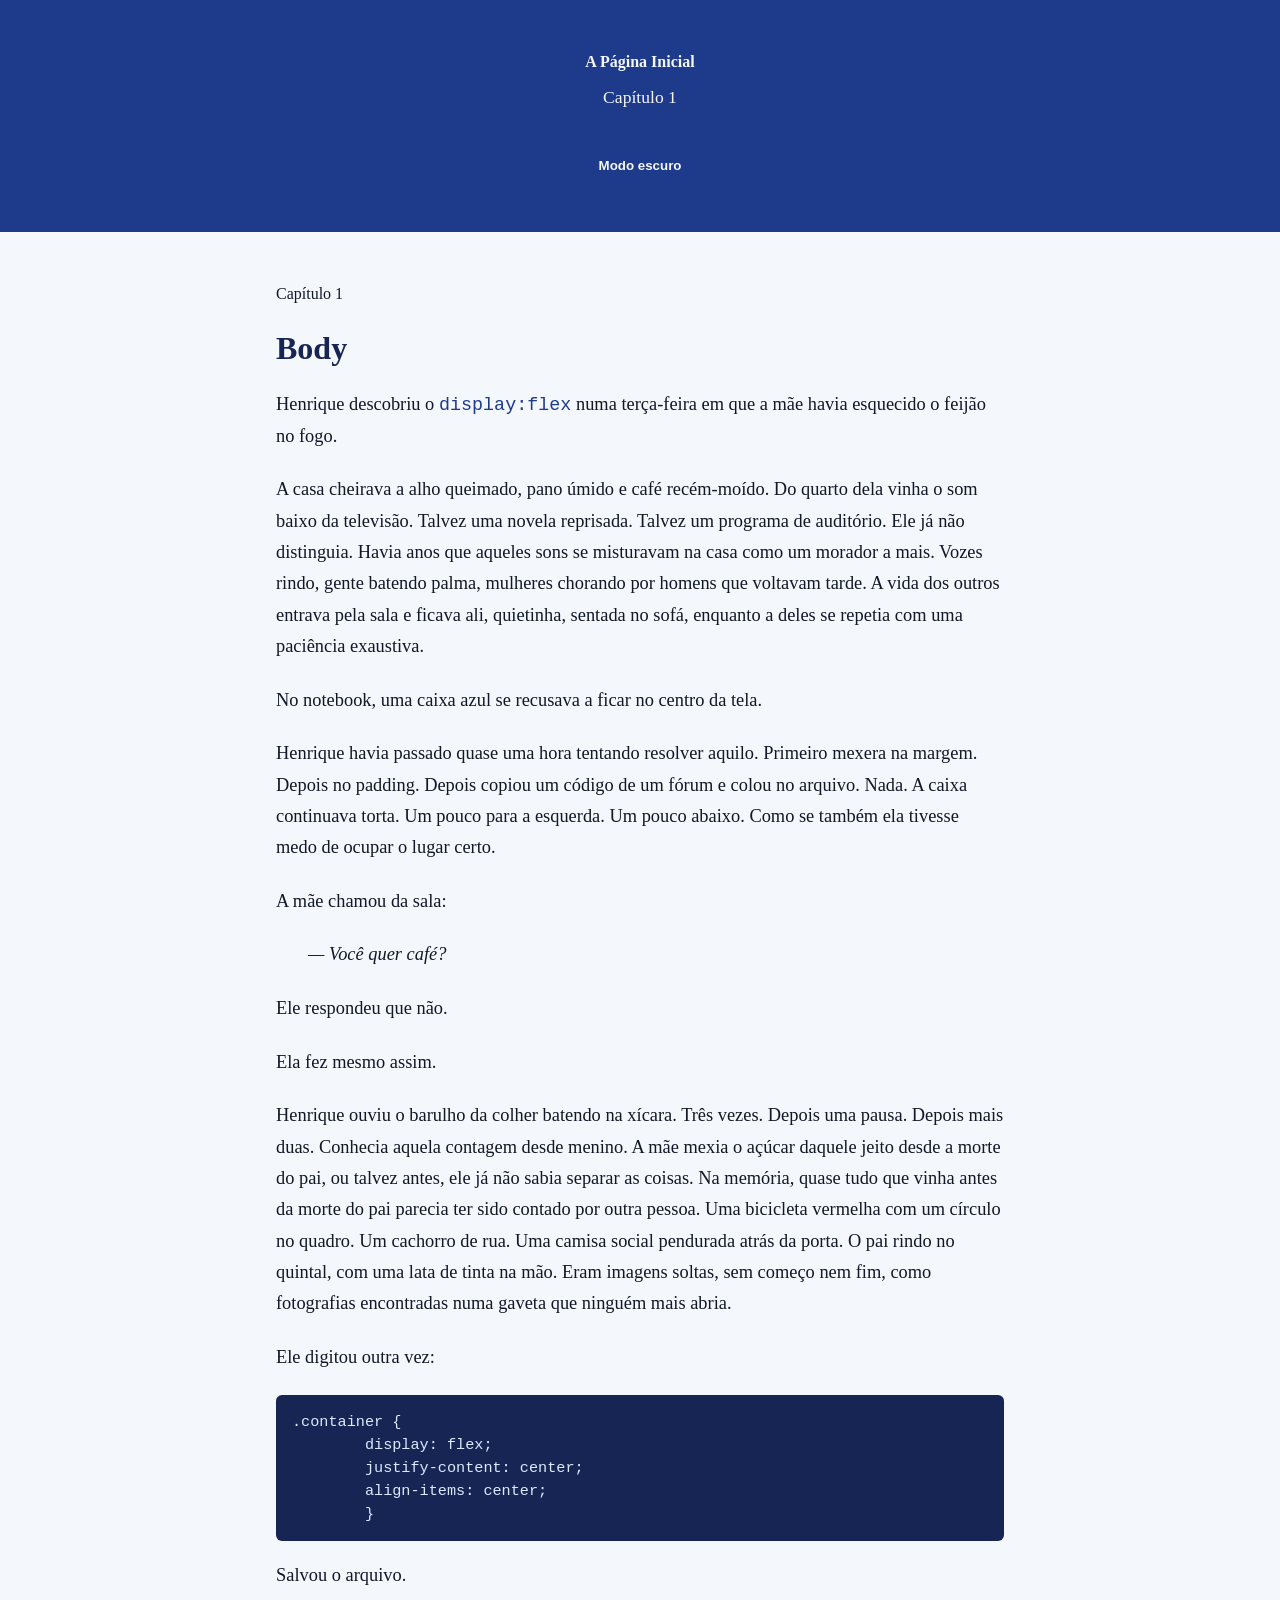
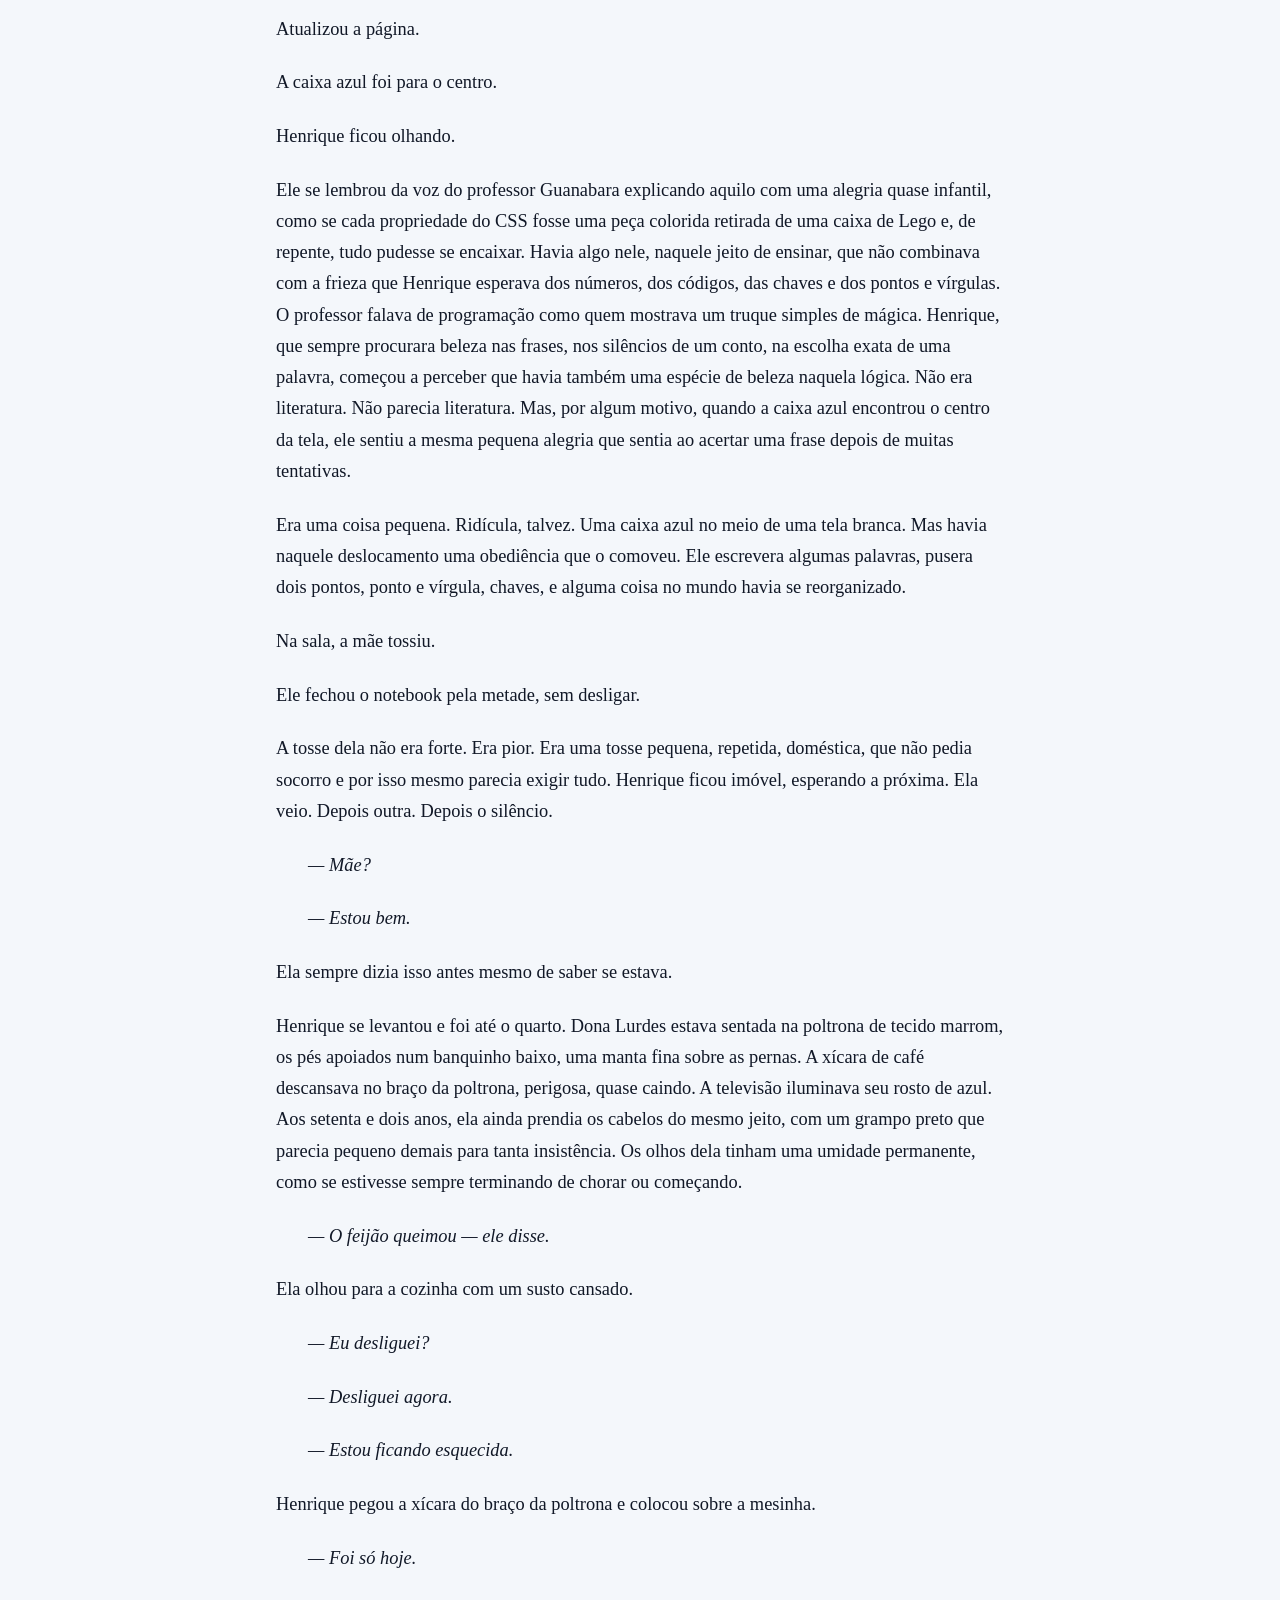
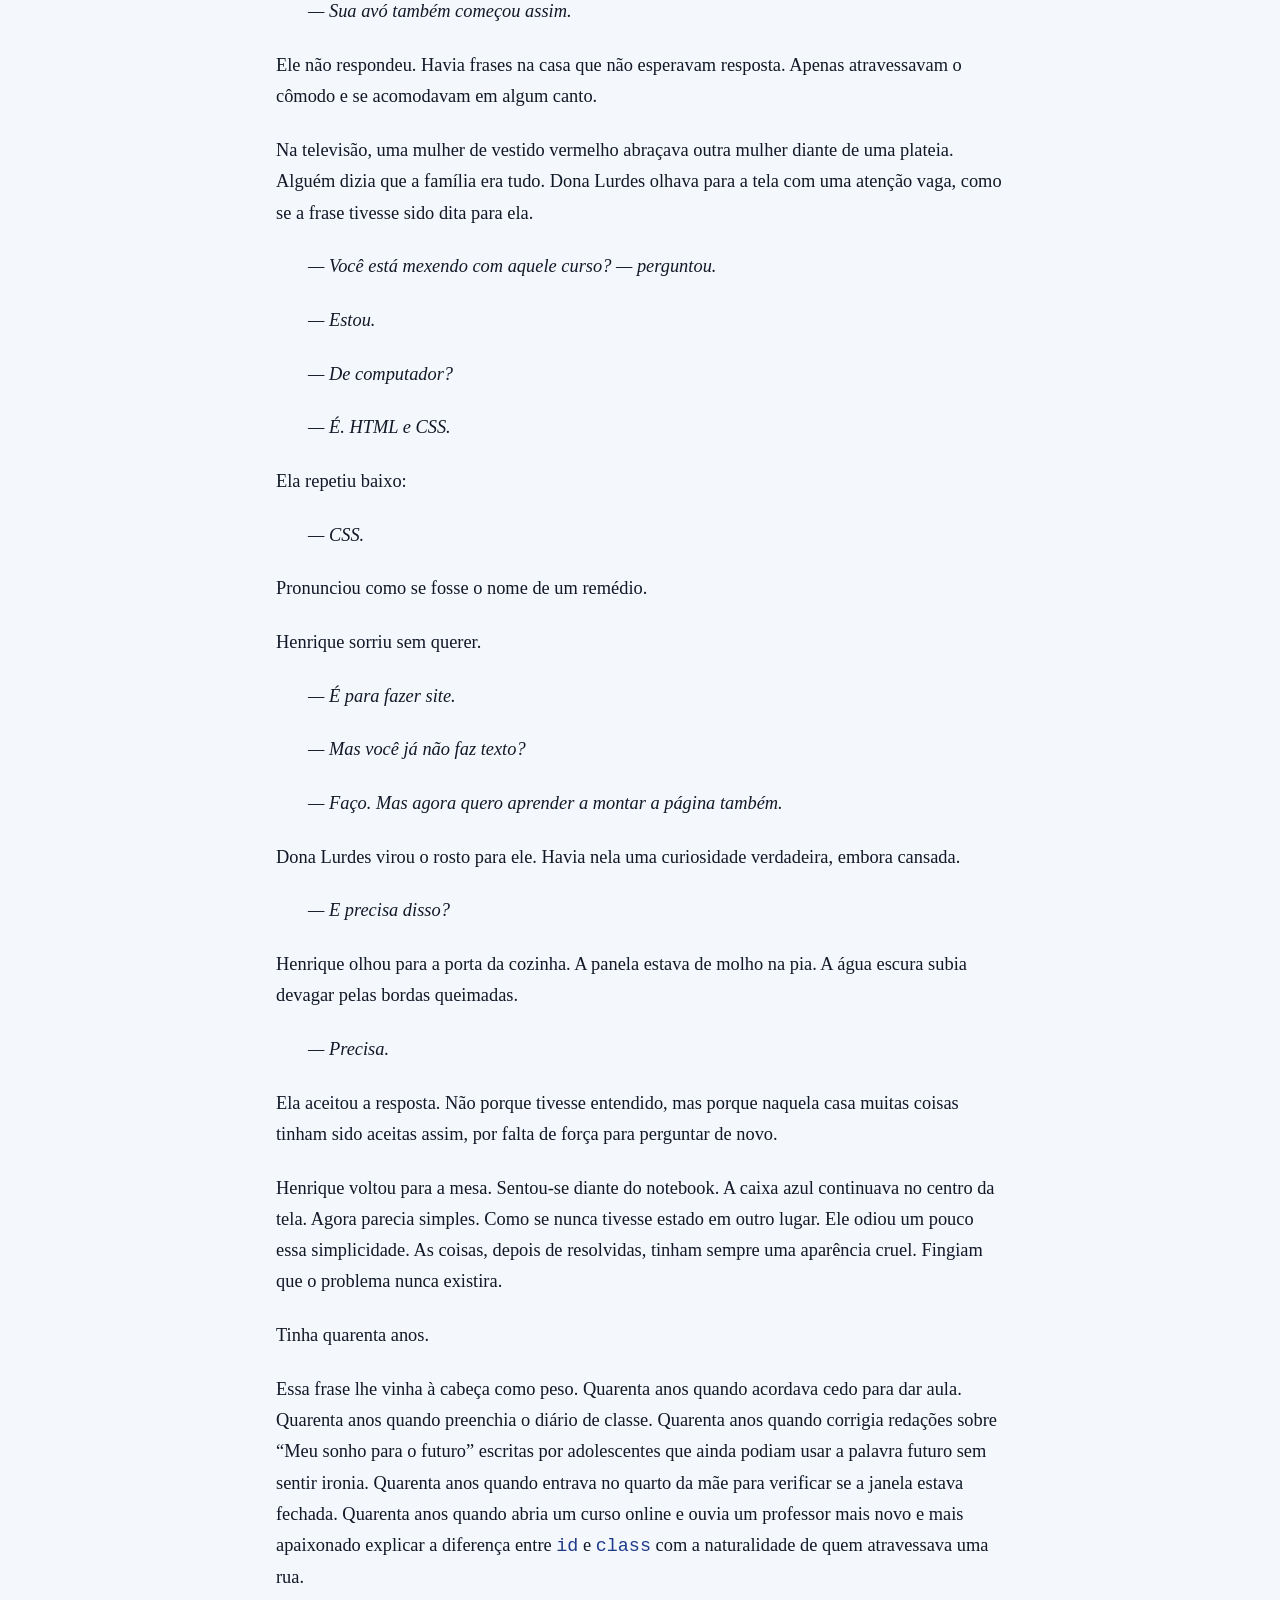
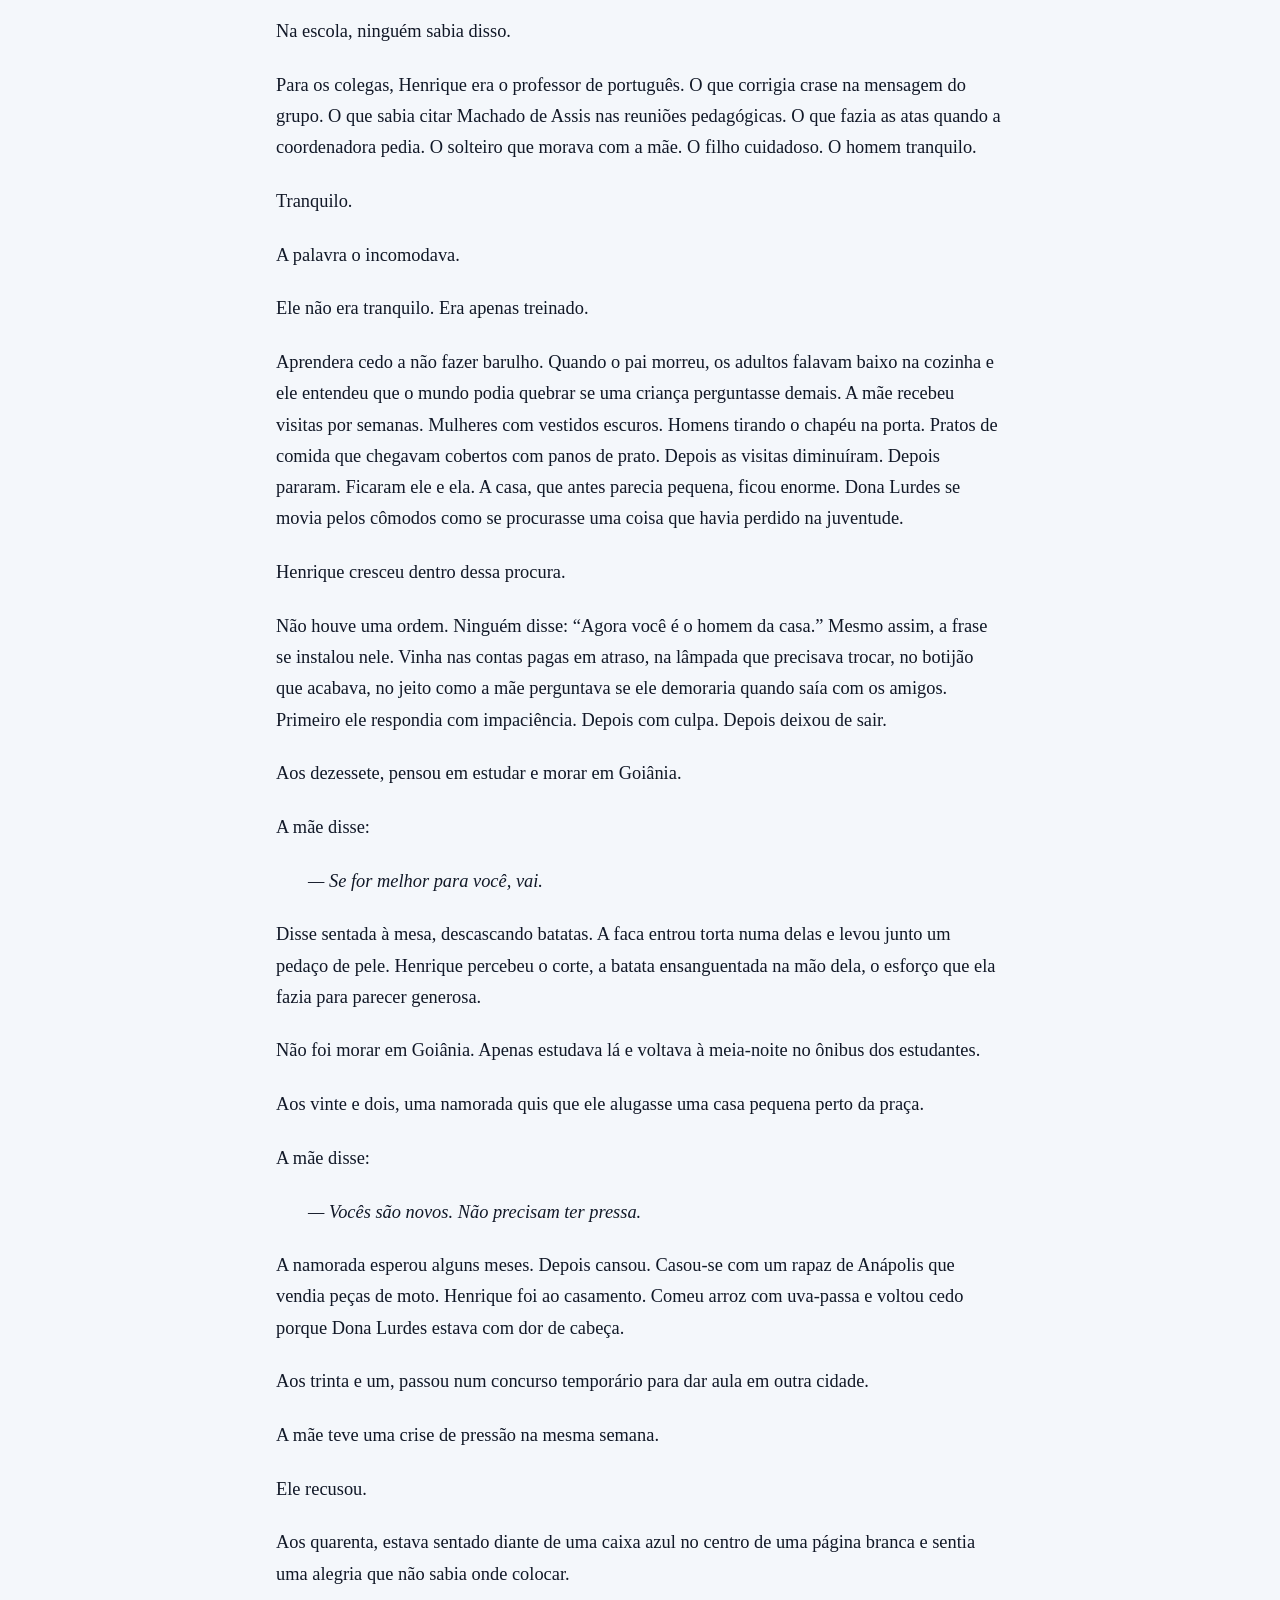
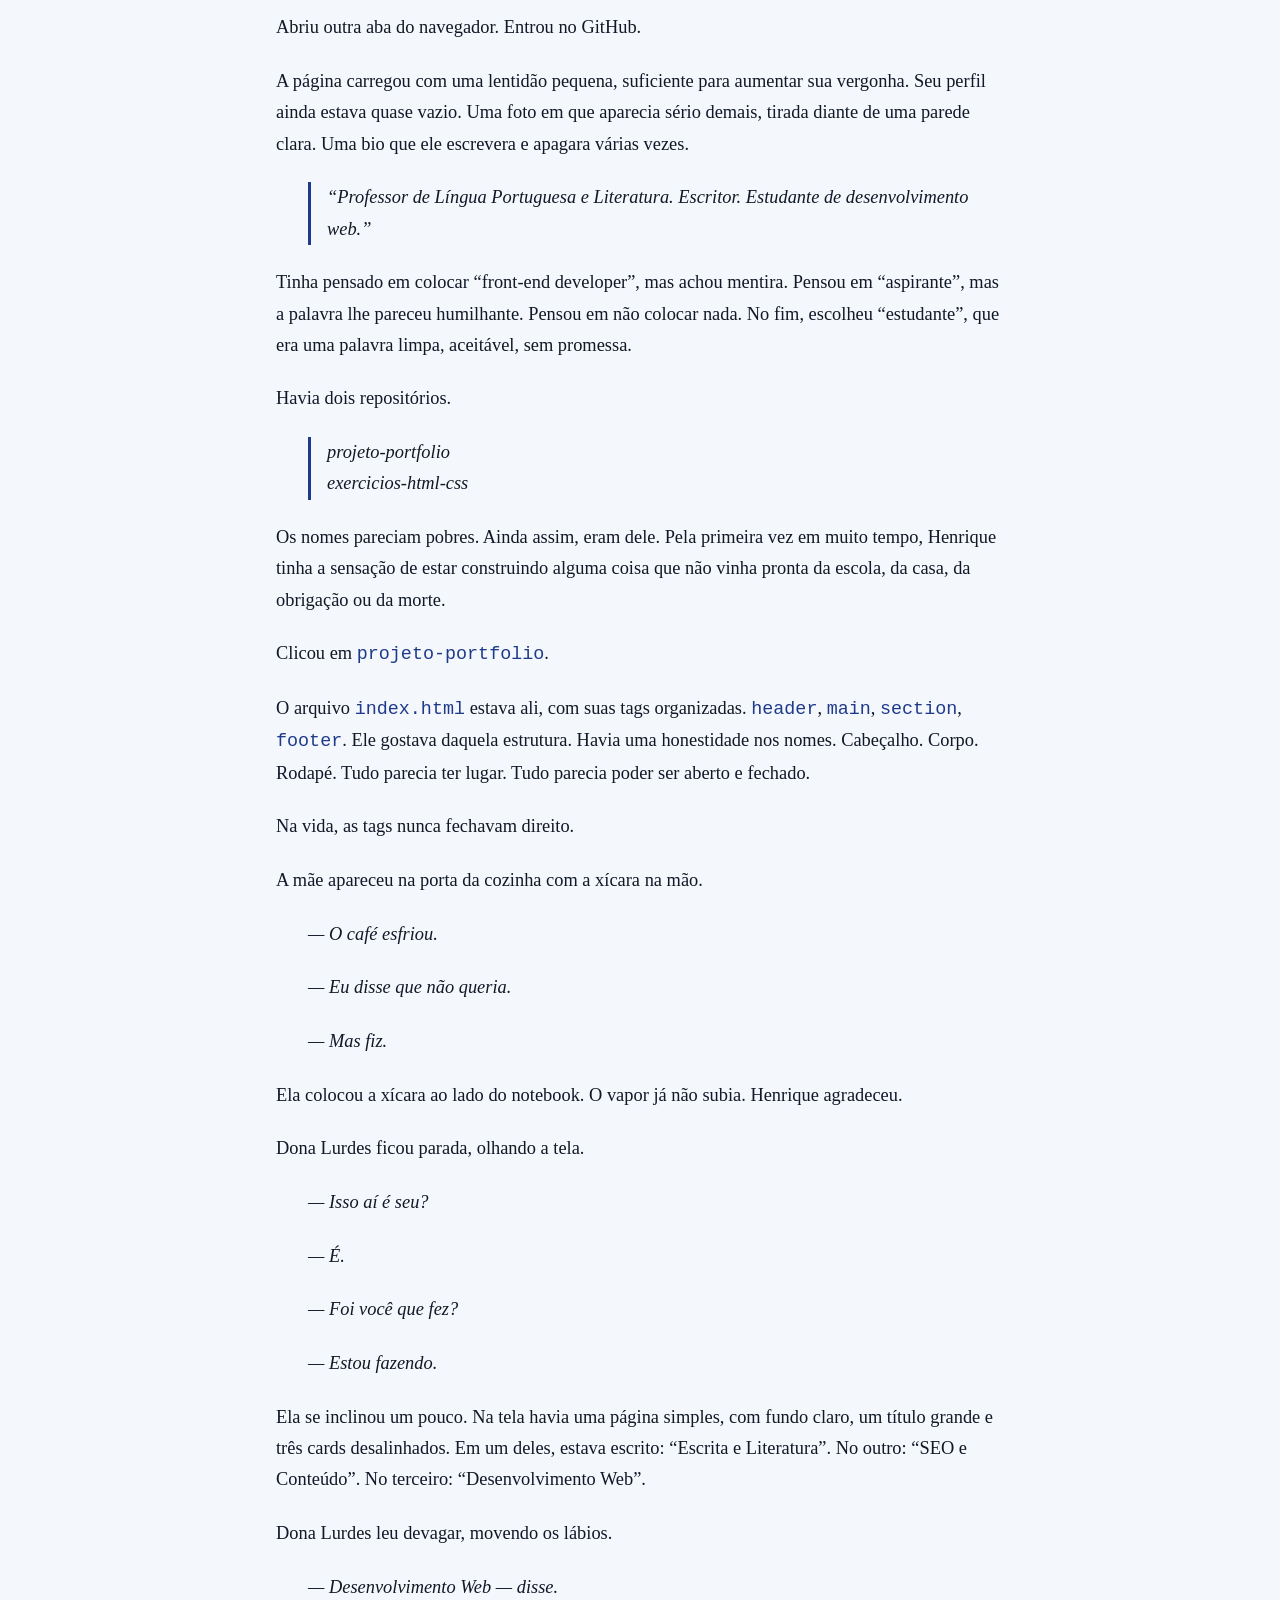
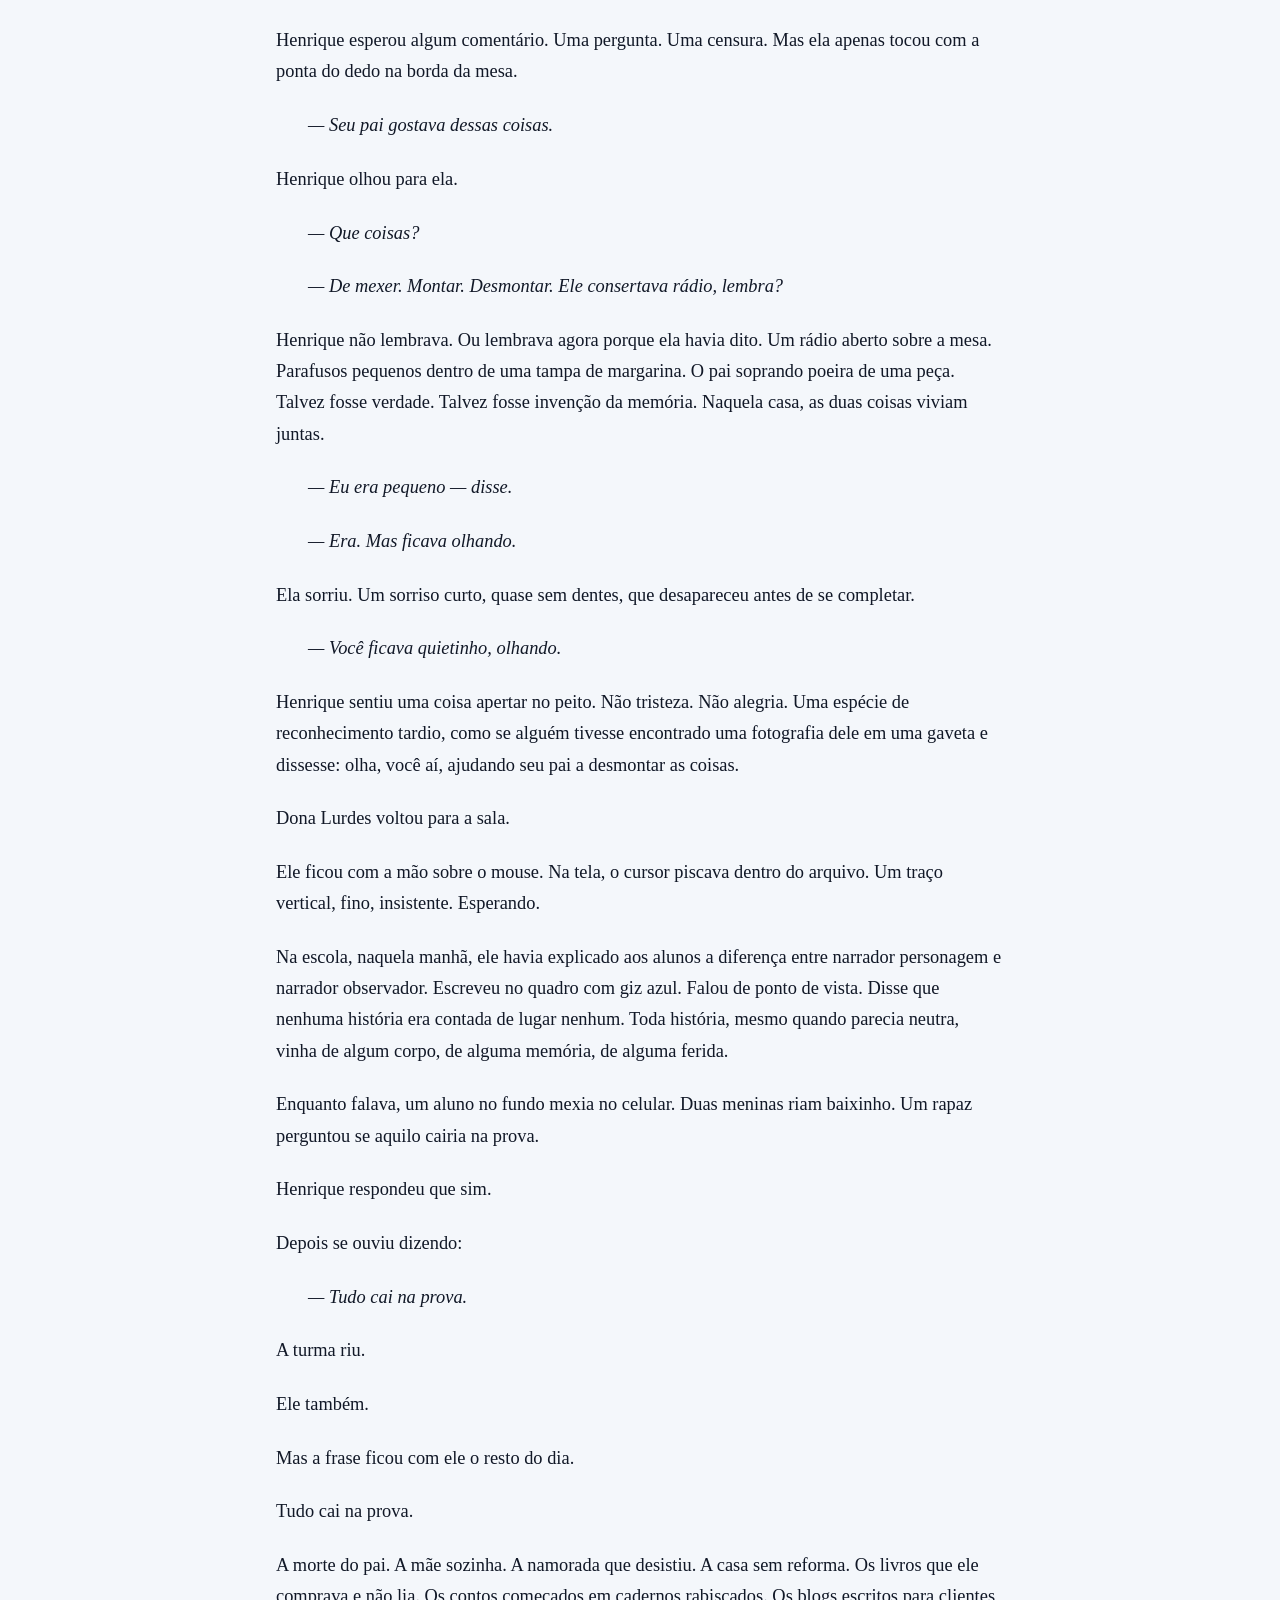
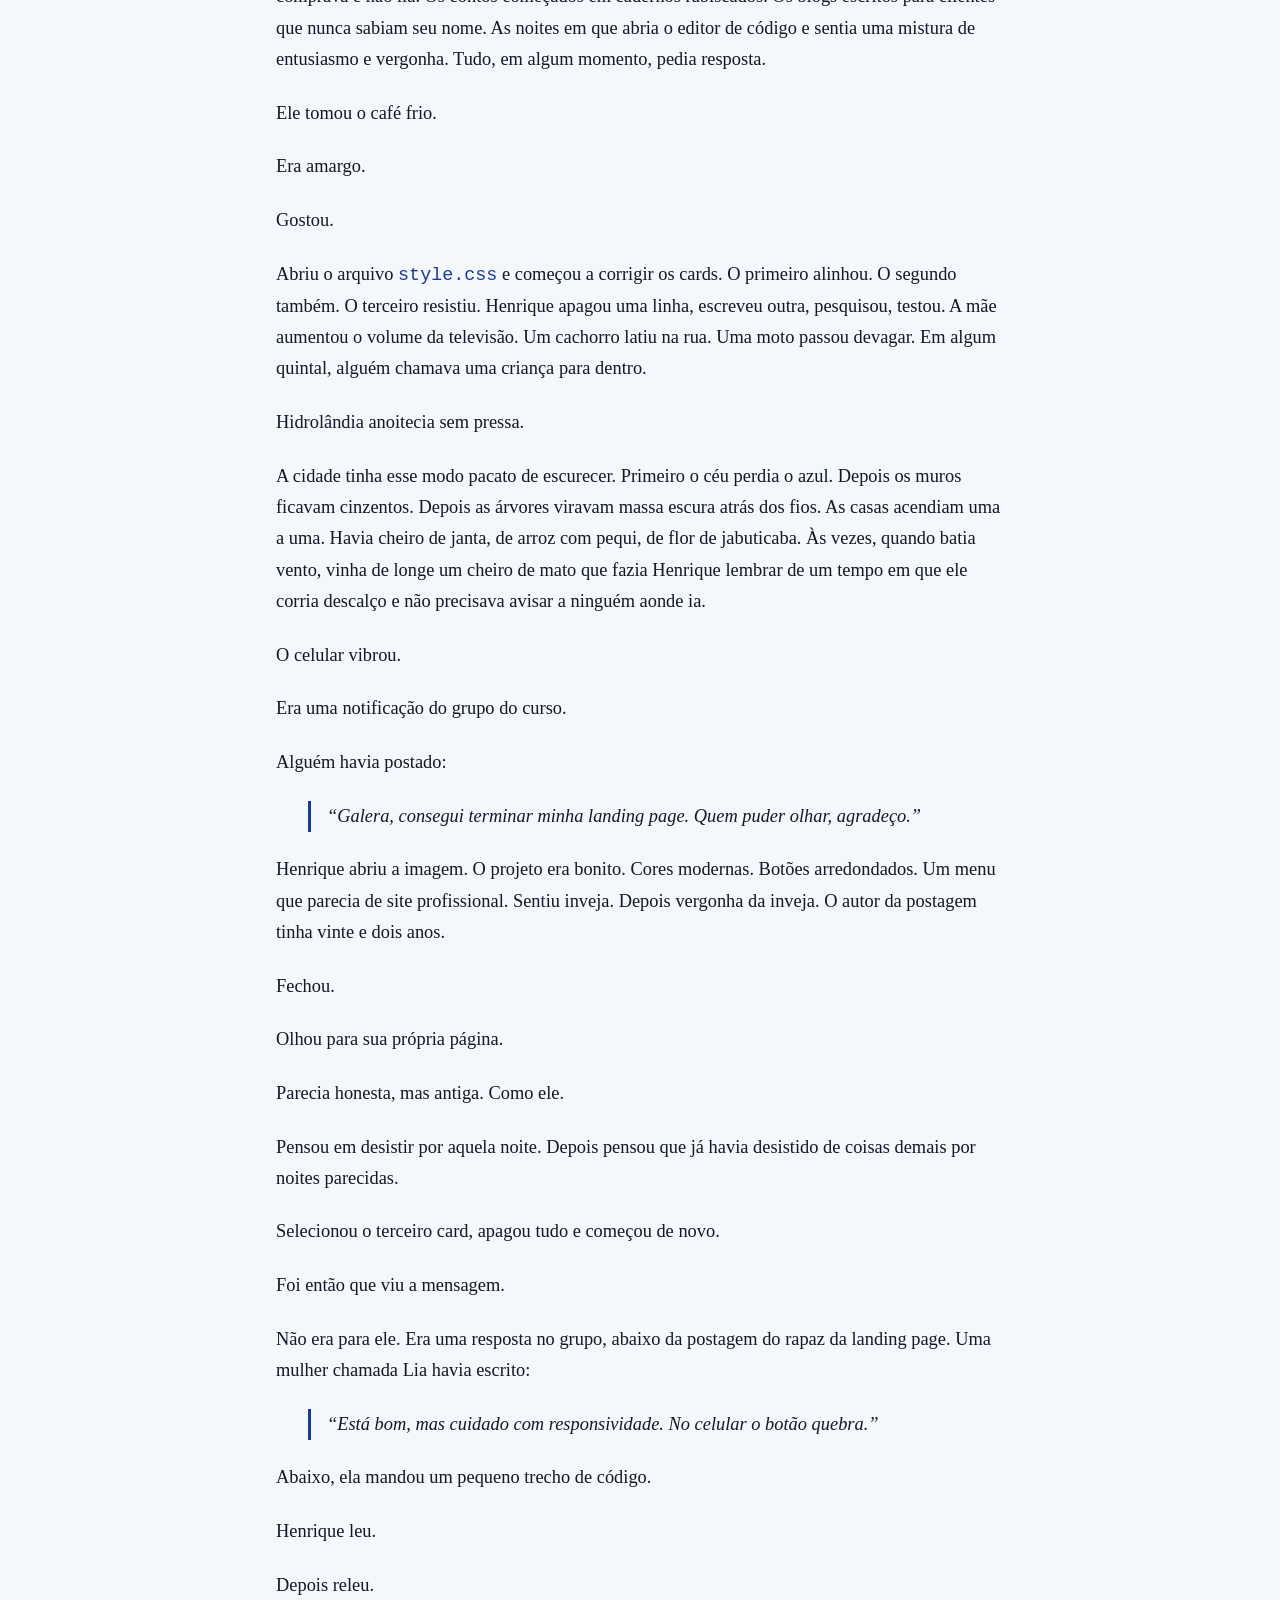
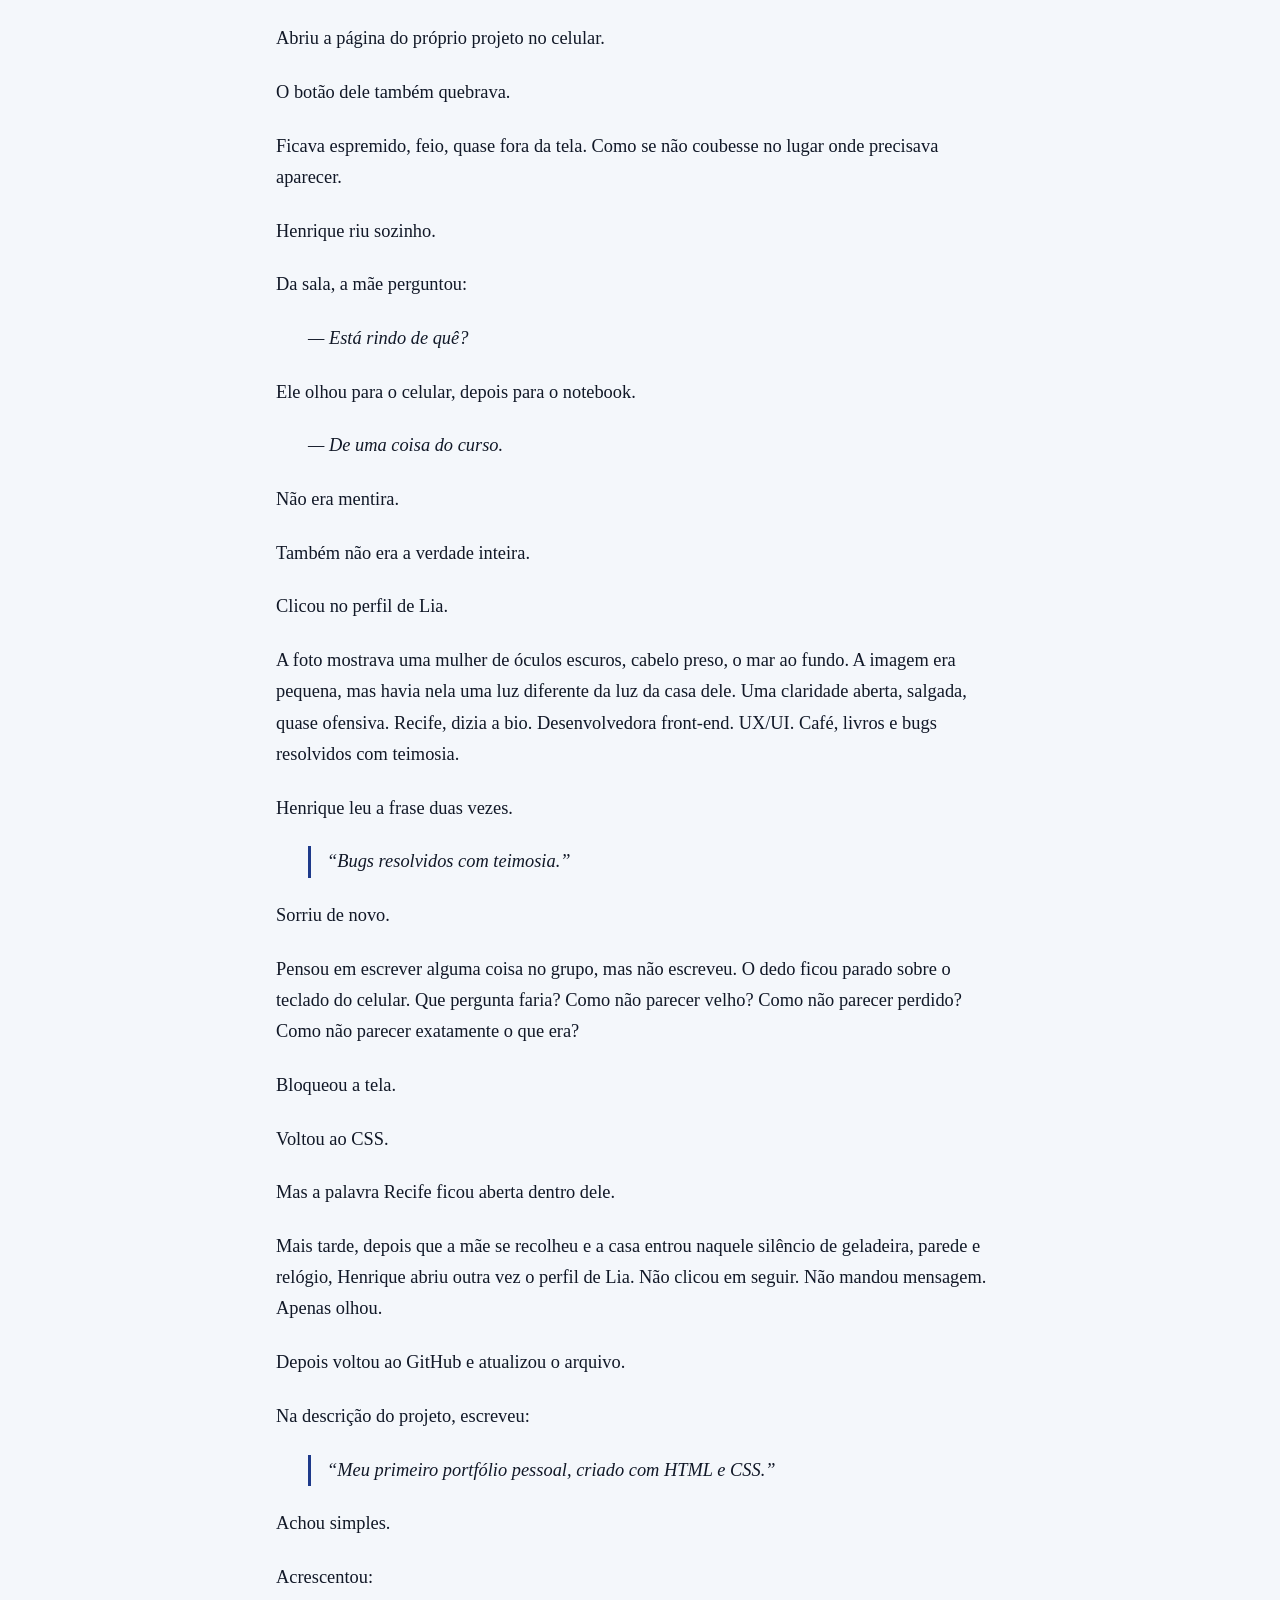
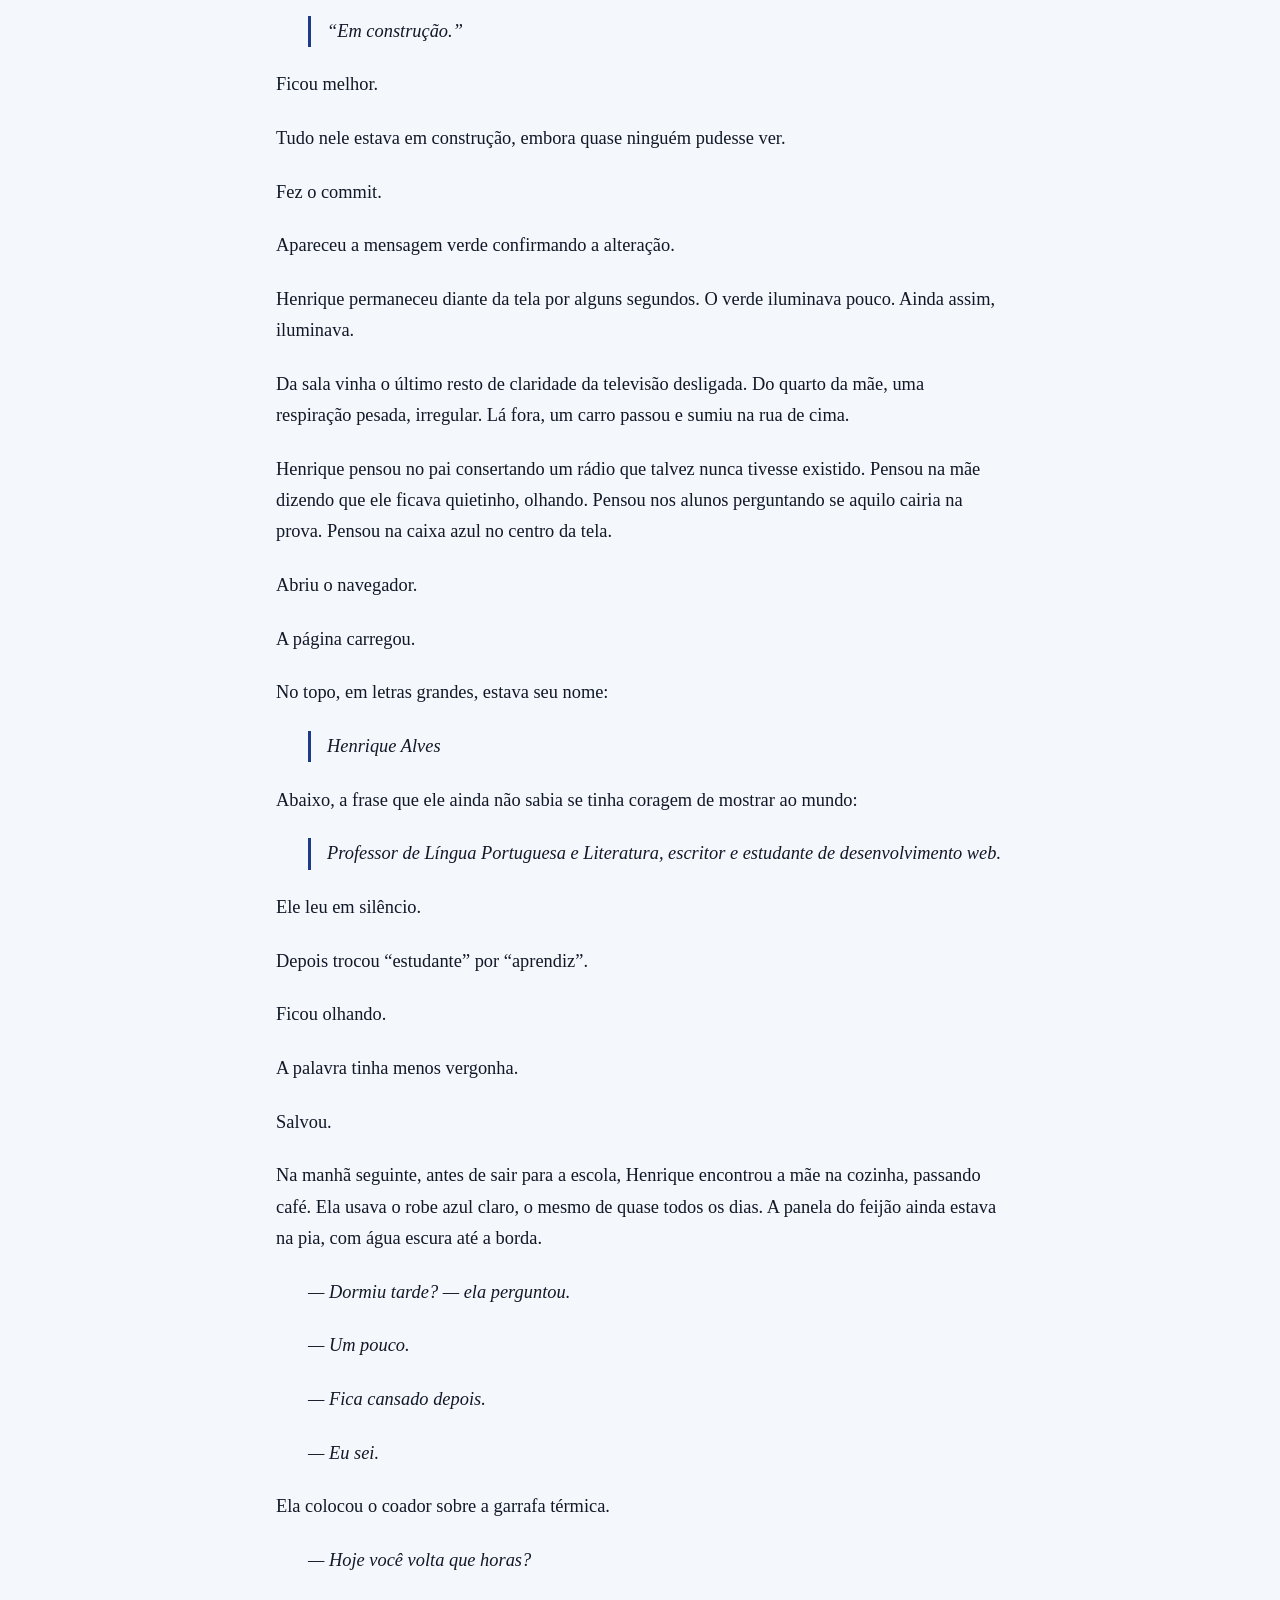
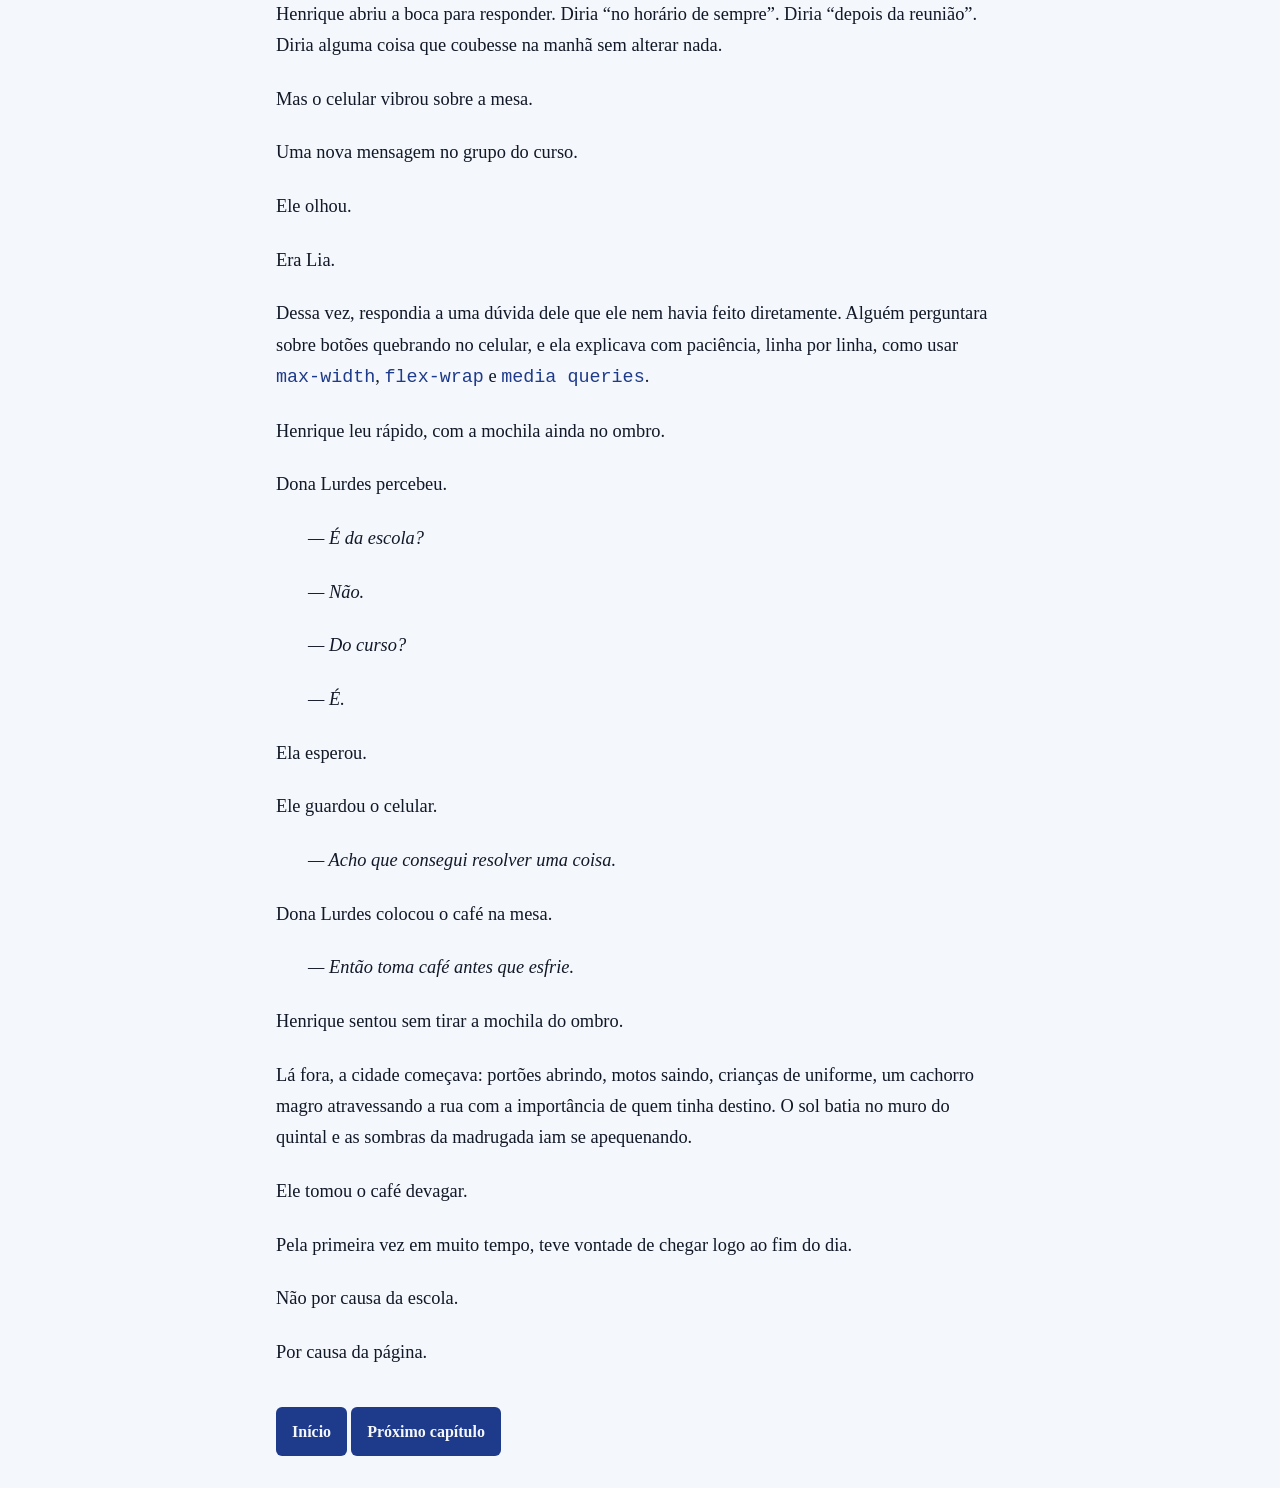
==== commit e9378eaf: "Adicionei estrutura do capítulo Header" ====
--- a/capitulos/body.html
+++ b/capitulos/body.html
@@ -770,7 +770,7 @@
 
       <nav class="navegacao-capitulos">
         <a href="../index.html">Início</a>
-        <a href="#">Próximo capítulo</a>
+        <a href="header.html">Próximo capítulo</a>
       </nav>
     </main>
 
--- a/css/style.css
+++ b/css/style.css
@@ -5,26 +5,26 @@
 body {
   margin: 0;
   font-family: Georgia, 'Times New Roman', serif;
-  background-color: #f4f1ea;
-  color: #1f1f1f;
+  background-color: #f4f7fb;
+  color: #111827;
   line-height: 1.7;
 }
 
 .cabecalho {
   padding: 3rem 1rem;
   text-align: center;
-  background-color: #1f1f1f;
-  color: #f4f1ea;
+  background-color: #1e3a8a;
+  color: #f4f7fb;
 }
 
 .cabecalho a {
-  color: #f4f1ea;
+  color: #f4f7fb;
   text-decoration: none;
   font-weight: bold;
 }
 
 .cabecalho a:visited {
-  color: #f4f1ea;
+  color: #f4f7fb;
 }
 
 .cabecalho a:hover {
@@ -52,6 +52,7 @@
 .capitulos h2,
 .capitulo h1 {
   line-height: 1.2;
+  color: #172554;
 }
 
 .apresentacao p,
@@ -66,18 +67,19 @@
   display: inline-block;
   margin-top: 1rem;
   padding: 0.7rem 1rem;
-  background-color: #1f1f1f;
-  color: #f4f1ea;
+  background-color: #1e3a8a;
+  color: #f4f7fb;
   text-decoration: none;
   border: none;
   border-radius: 6px;
   cursor: pointer;
+  font-weight: bold;
 }
 
 .botao:hover,
 .navegacao-capitulos a:hover,
 #botao-tema:hover {
-  opacity: 0.85;
+  background-color: #2563eb;
 }
 
 .capitulos ol {
@@ -85,7 +87,7 @@
 }
 
 .capitulos a {
-  color: #1f1f1f;
+  color: #1e3a8a;
   font-weight: bold;
 }
 
@@ -95,45 +97,14 @@
   font-size: 0.9rem;
 }
 
-body.tema-escuro {
-  background-color: #151515;
-  color: #eeeeee;
-}
-
-body.tema-escuro .cabecalho {
-  background-color: #000000;
-}
-
-body.tema-escuro .botao,
-body.tema-escuro .navegacao-capitulos a,
-body.tema-escuro #botao-tema {
-  background-color: #eeeeee;
-  color: #151515;
-}
-
-@media (max-width: 600px) {
-  .cabecalho {
-    padding: 2rem 1rem;
-  }
-
-  .cabecalho h1 {
-    font-size: 2rem;
-  }
-
-  .apresentacao p,
-  .capitulo article p {
-    font-size: 1.05rem;
-  }
-}
-
 .dialogo {
   margin-left: 2rem;
   font-style: italic;
 }
 
 pre {
-  background-color: #1f1f1f;
-  color: #f4f1ea;
+  background-color: #172554;
+  color: #dbeafe;
   padding: 1rem;
   border-radius: 6px;
   overflow-x: auto;
@@ -143,15 +114,95 @@
 
 code {
   font-family: Consolas, Monaco, monospace;
+  color: #1e3a8a;
+}
+
+pre code {
+  color: #dbeafe;
 }
 
 .citacao {
   margin-left: 2rem;
   padding-left: 1rem;
-  border-left: 3px solid #1f1f1f;
+  border-left: 3px solid #1e3a8a;
   font-style: italic;
 }
 
+/* Modo escuro */
+
+body.tema-escuro {
+  background-color: #0f172a;
+  color: #e5e7eb;
+}
+
+body.tema-escuro .cabecalho {
+  background-color: #172554;
+  color: #e5e7eb;
+}
+
+body.tema-escuro .cabecalho a,
+body.tema-escuro .cabecalho a:visited {
+  color: #e5e7eb;
+}
+
+body.tema-escuro .capitulo,
+body.tema-escuro .conteudo {
+  color: #e5e7eb;
+}
+
+body.tema-escuro .apresentacao h2,
+body.tema-escuro .capitulos h2,
+body.tema-escuro .capitulo h1 {
+  color: #dbeafe;
+}
+
+body.tema-escuro .capitulos a {
+  color: #93c5fd;
+}
+
+body.tema-escuro .botao,
+body.tema-escuro .navegacao-capitulos a,
+body.tema-escuro #botao-tema {
+  background-color: #dbeafe;
+  color: #172554;
+}
+
+body.tema-escuro .botao:hover,
+body.tema-escuro .navegacao-capitulos a:hover,
+body.tema-escuro #botao-tema:hover {
+  background-color: #93c5fd;
+}
+
+body.tema-escuro pre {
+  background-color: #020617;
+  color: #dbeafe;
+}
+
+body.tema-escuro code {
+  color: #93c5fd;
+}
+
+body.tema-escuro pre code {
+  color: #dbeafe;
+}
+
 body.tema-escuro .citacao {
-  border-left-color: #eeeeee;
+  border-left-color: #93c5fd;
+}
+
+/* Responsivo */
+
+@media (max-width: 600px) {
+  .cabecalho {
+    padding: 2rem 1rem;
+  }
+
+  .cabecalho h1 {
+    font-size: 2rem;
+  }
+
+  .apresentacao p,
+  .capitulo article p {
+    font-size: 1.05rem;
+  }
 }
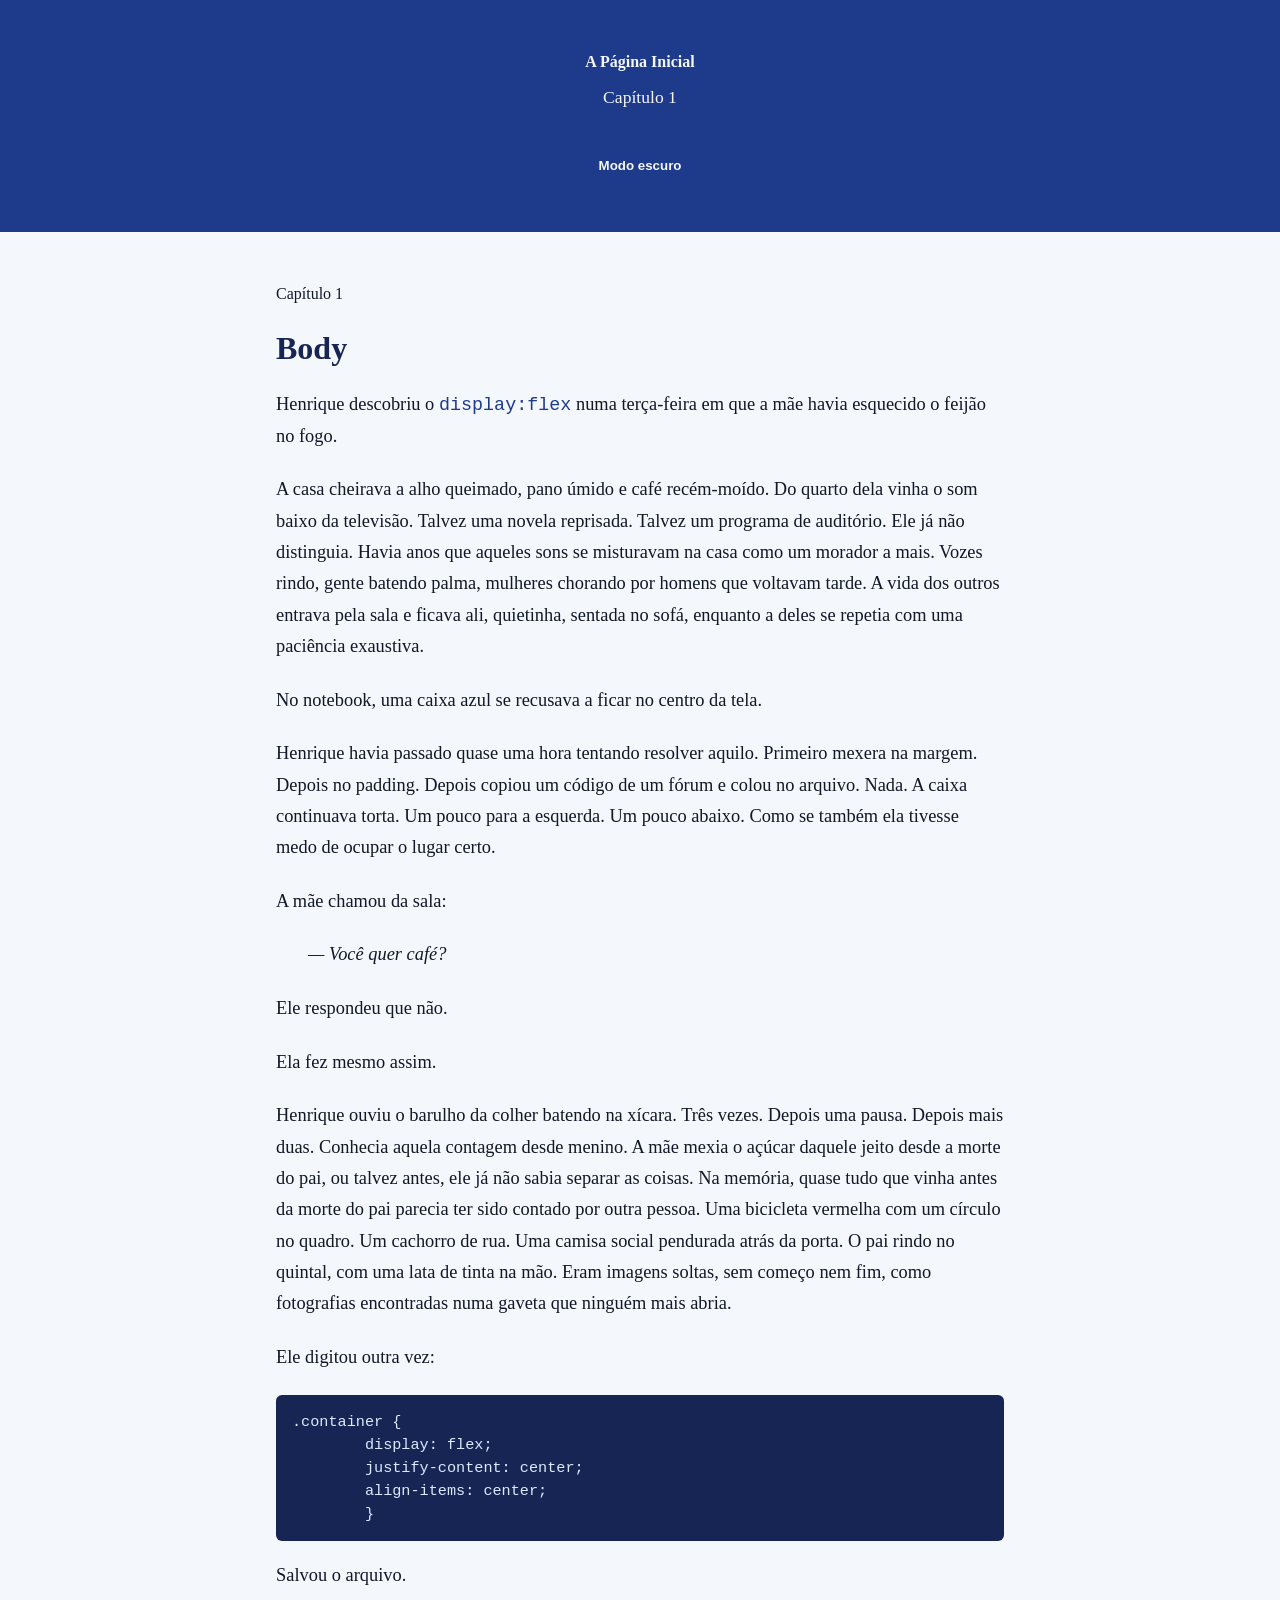
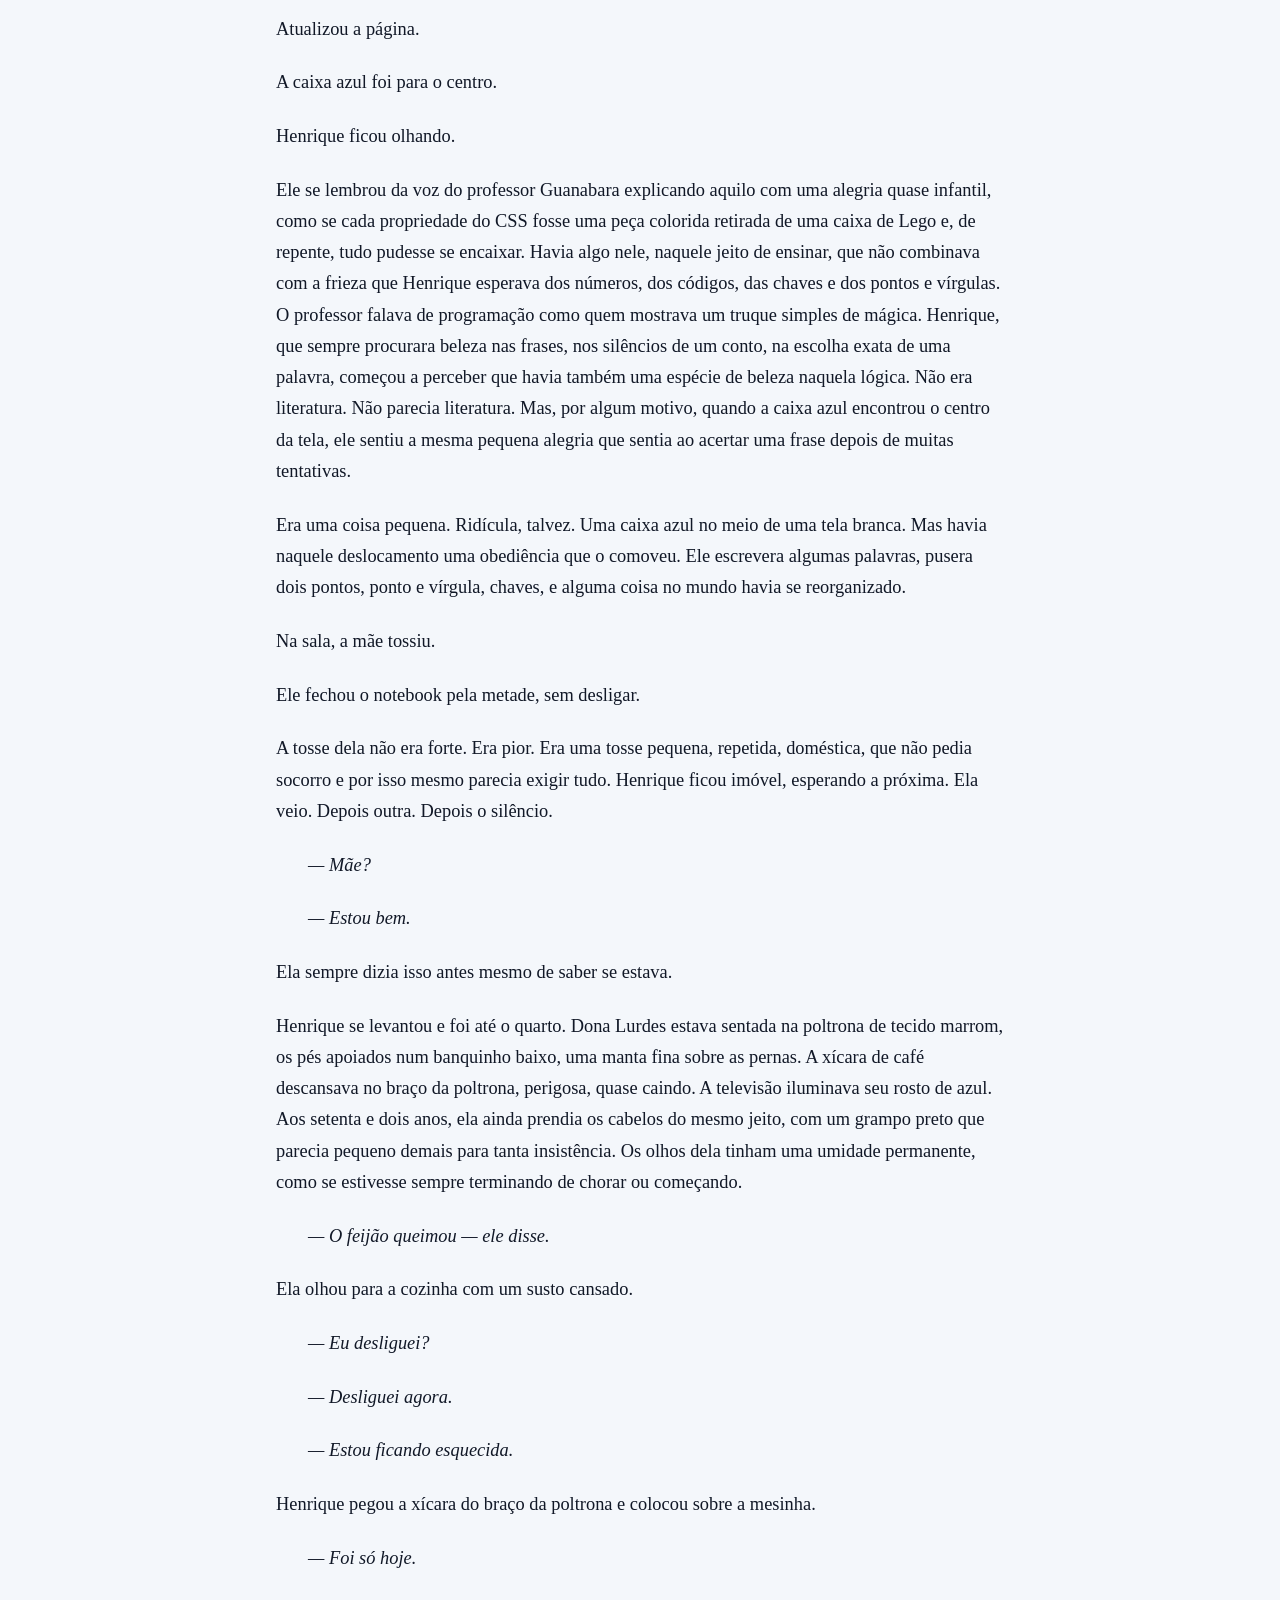
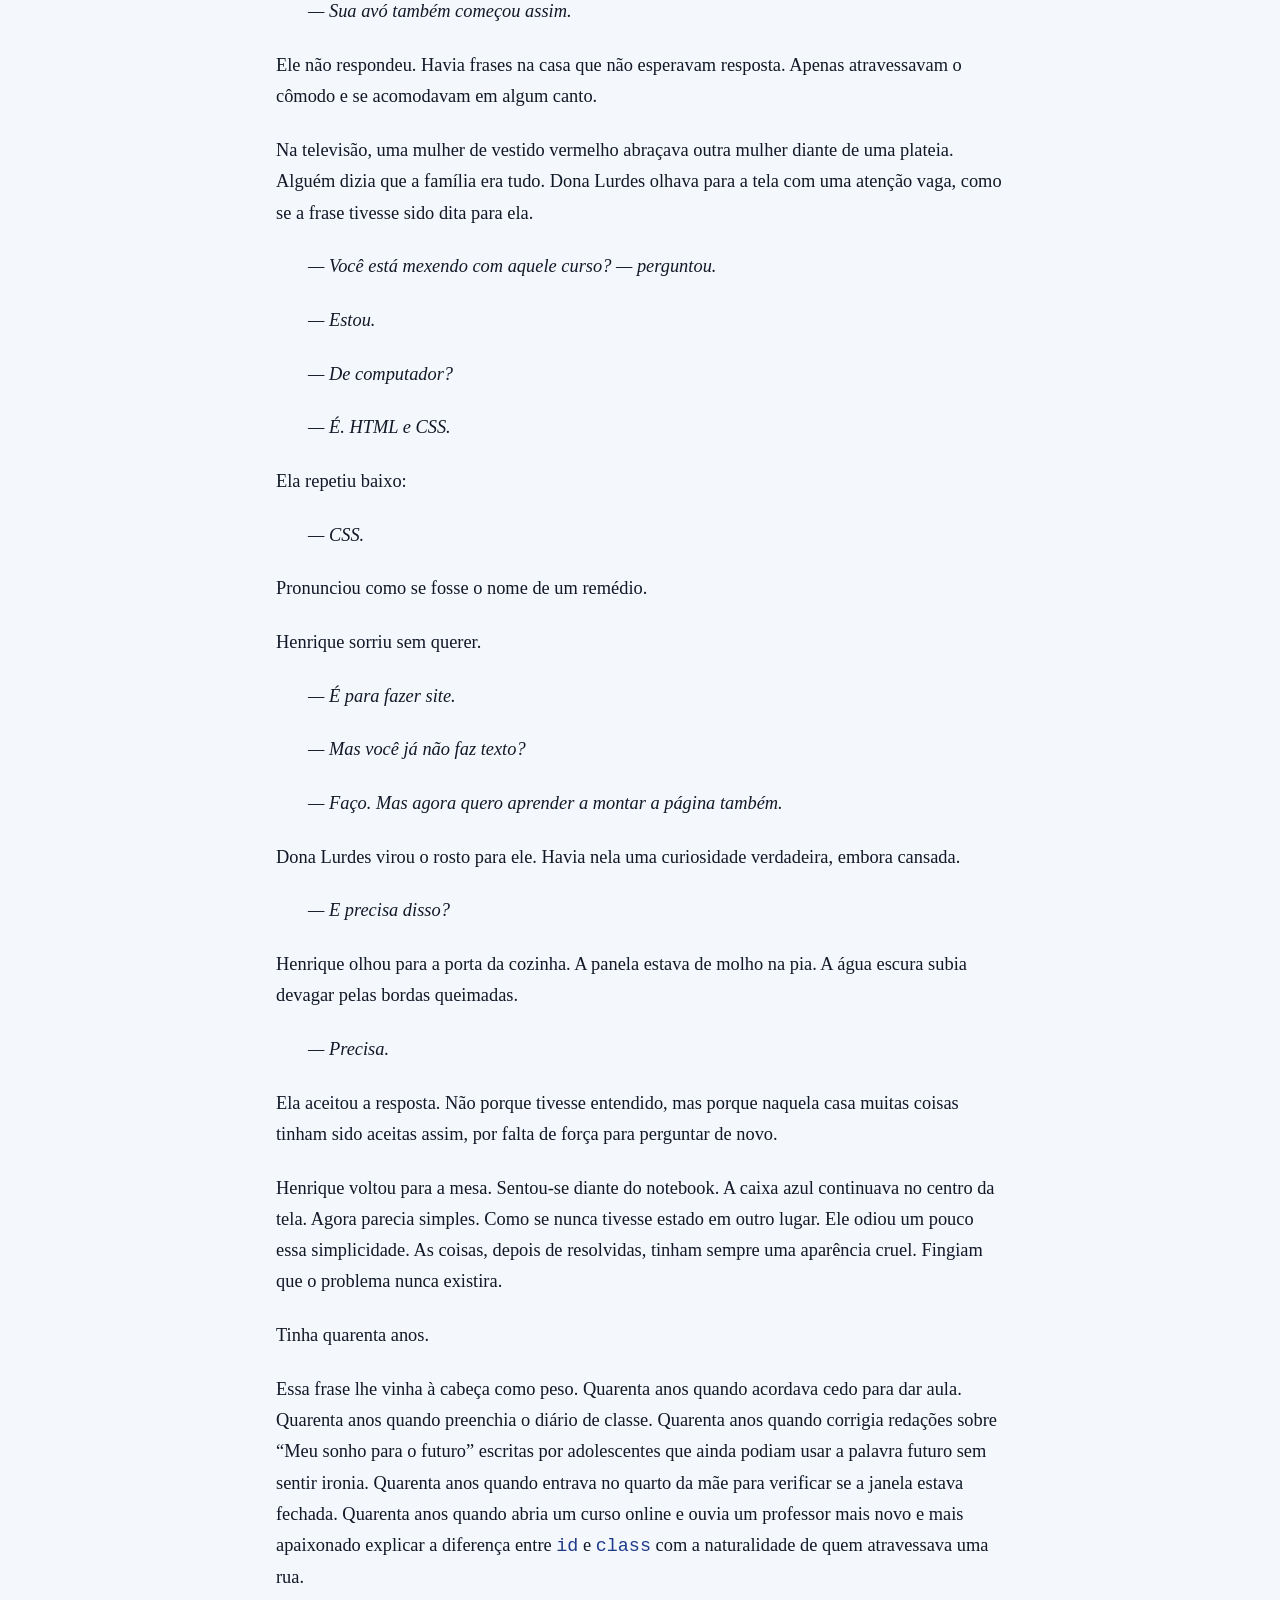
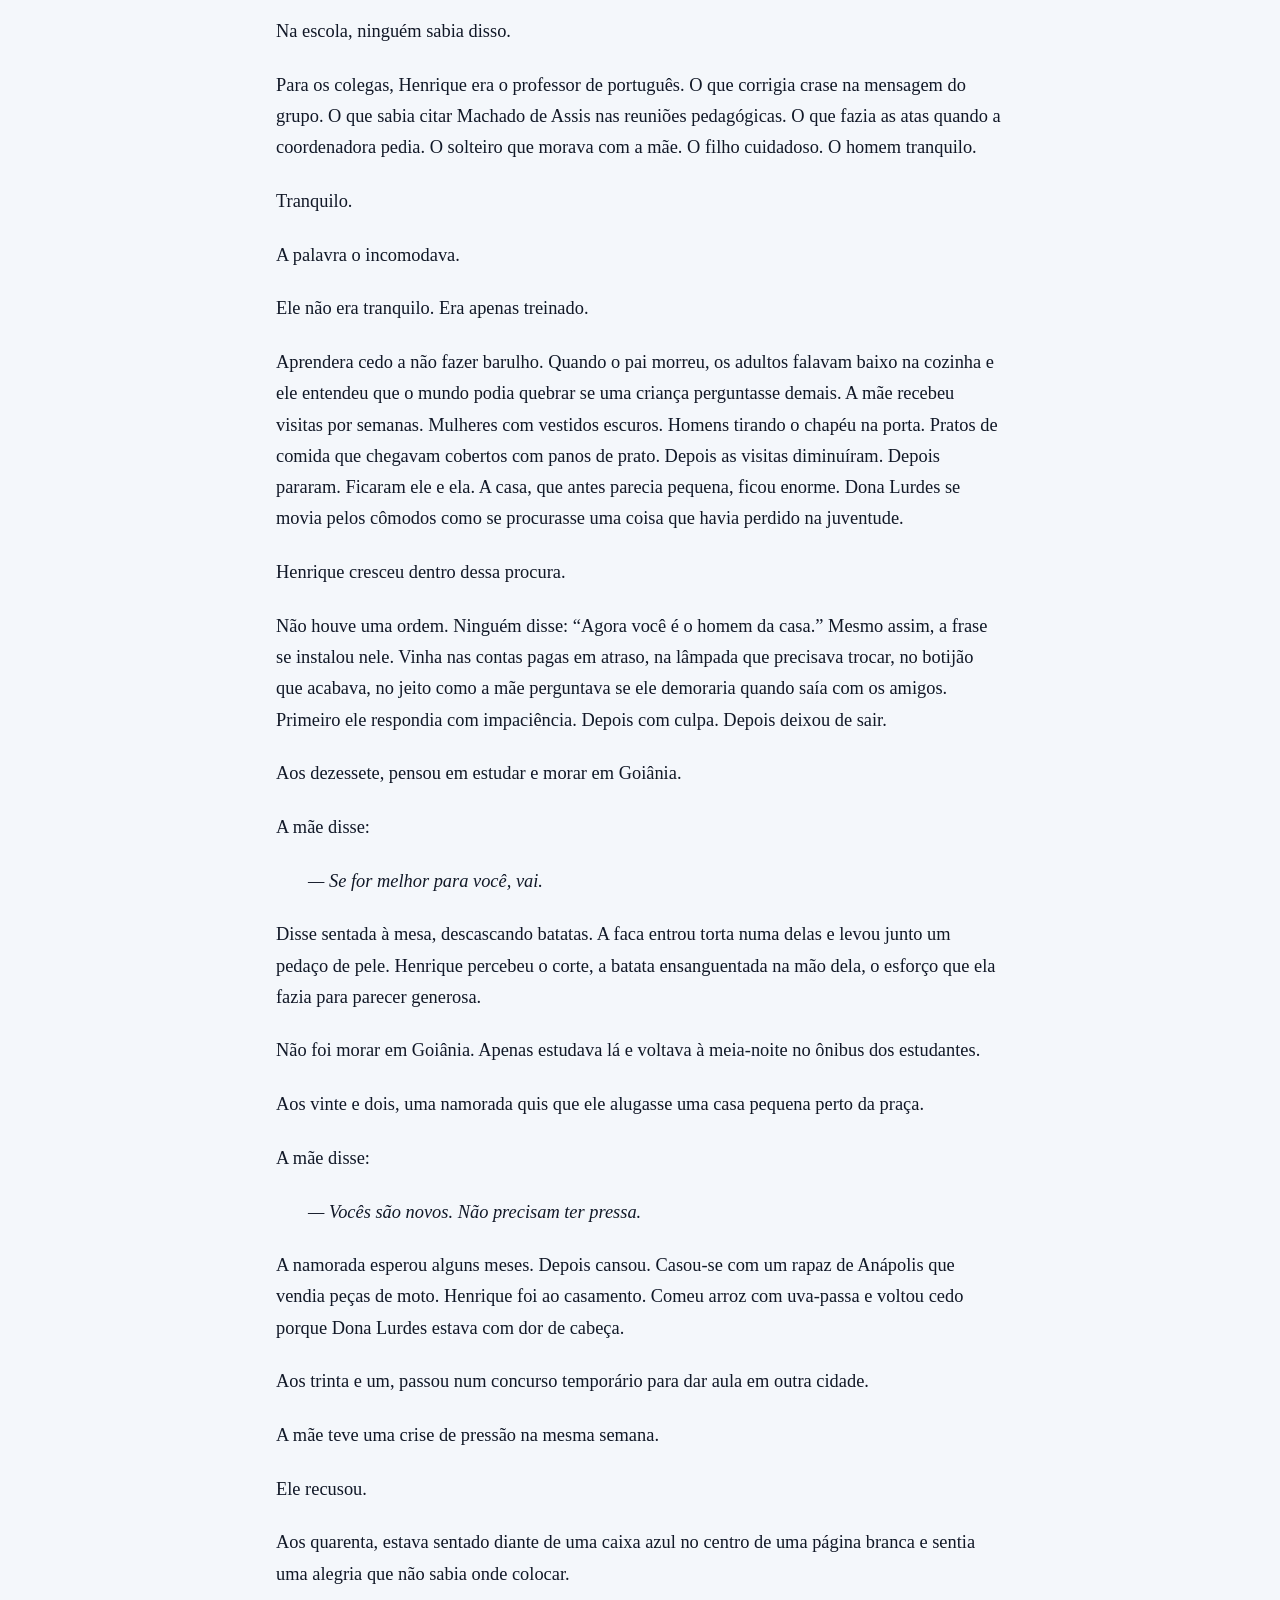
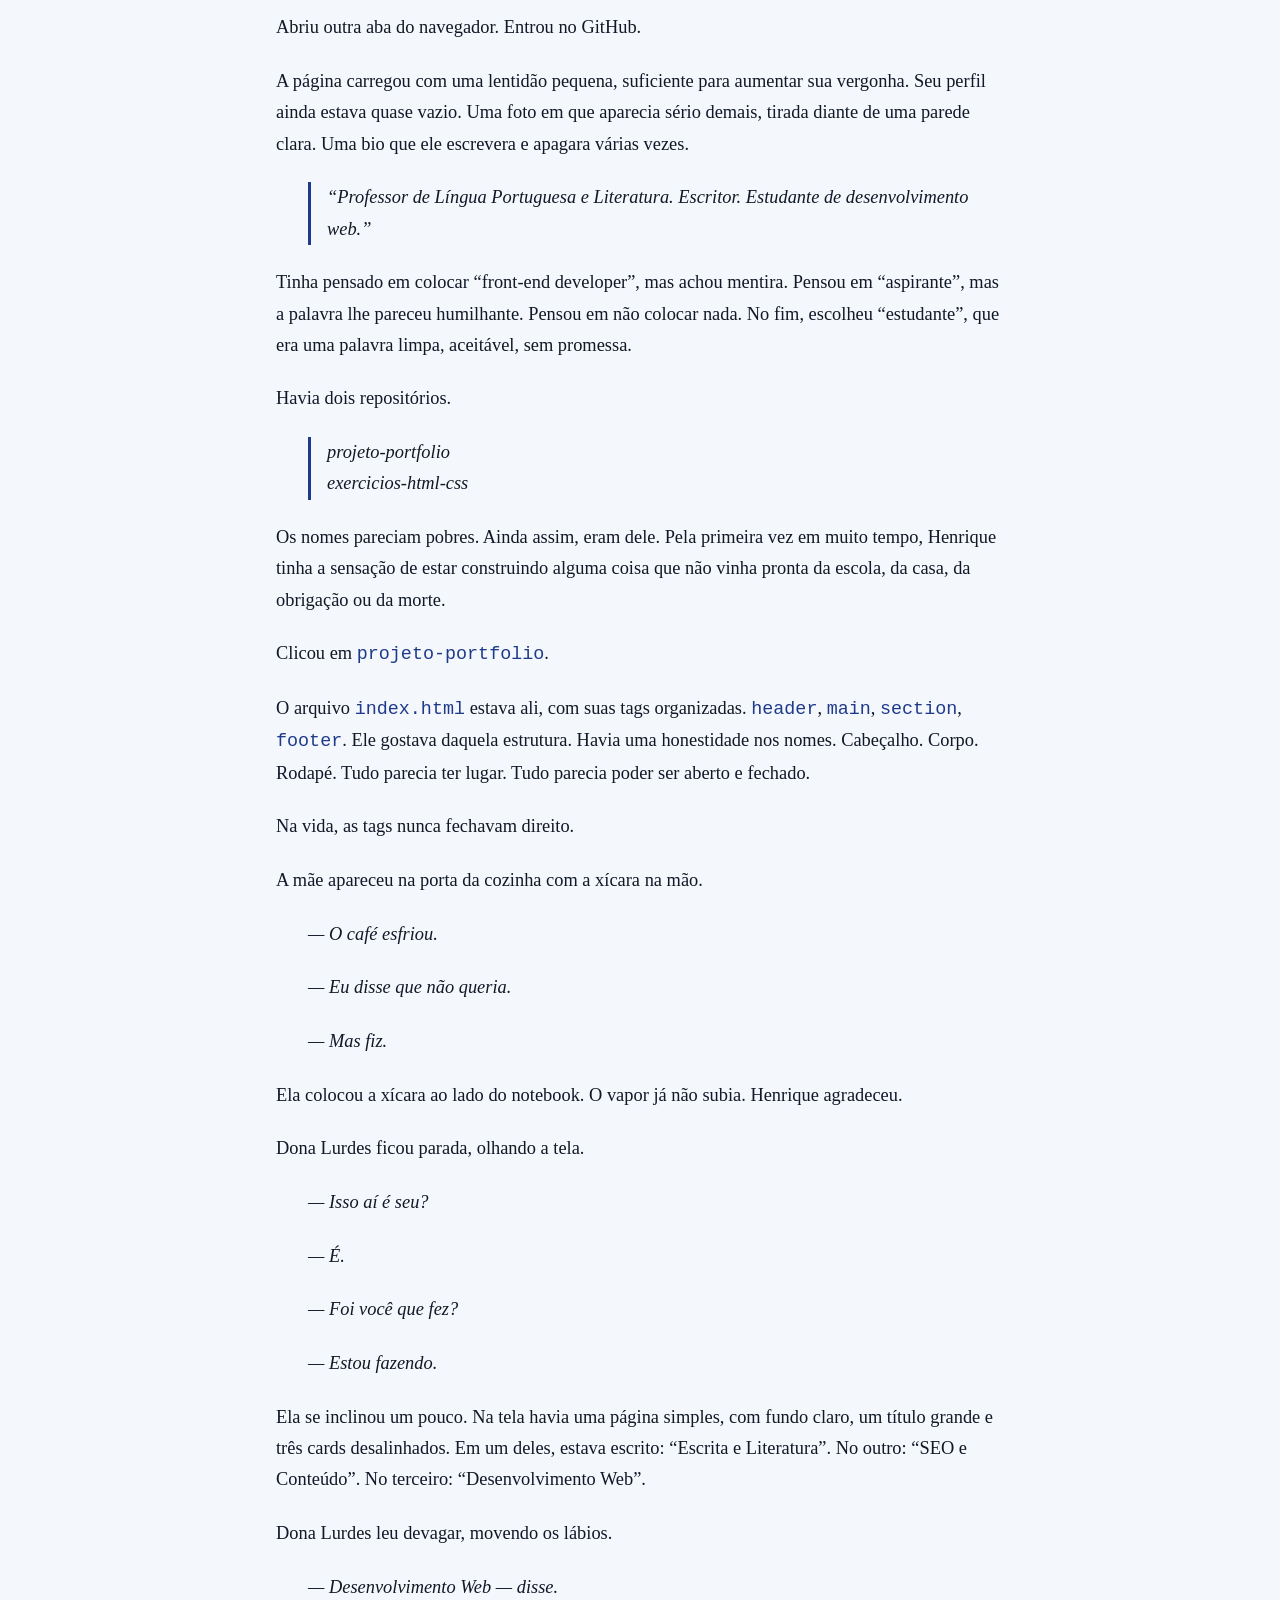
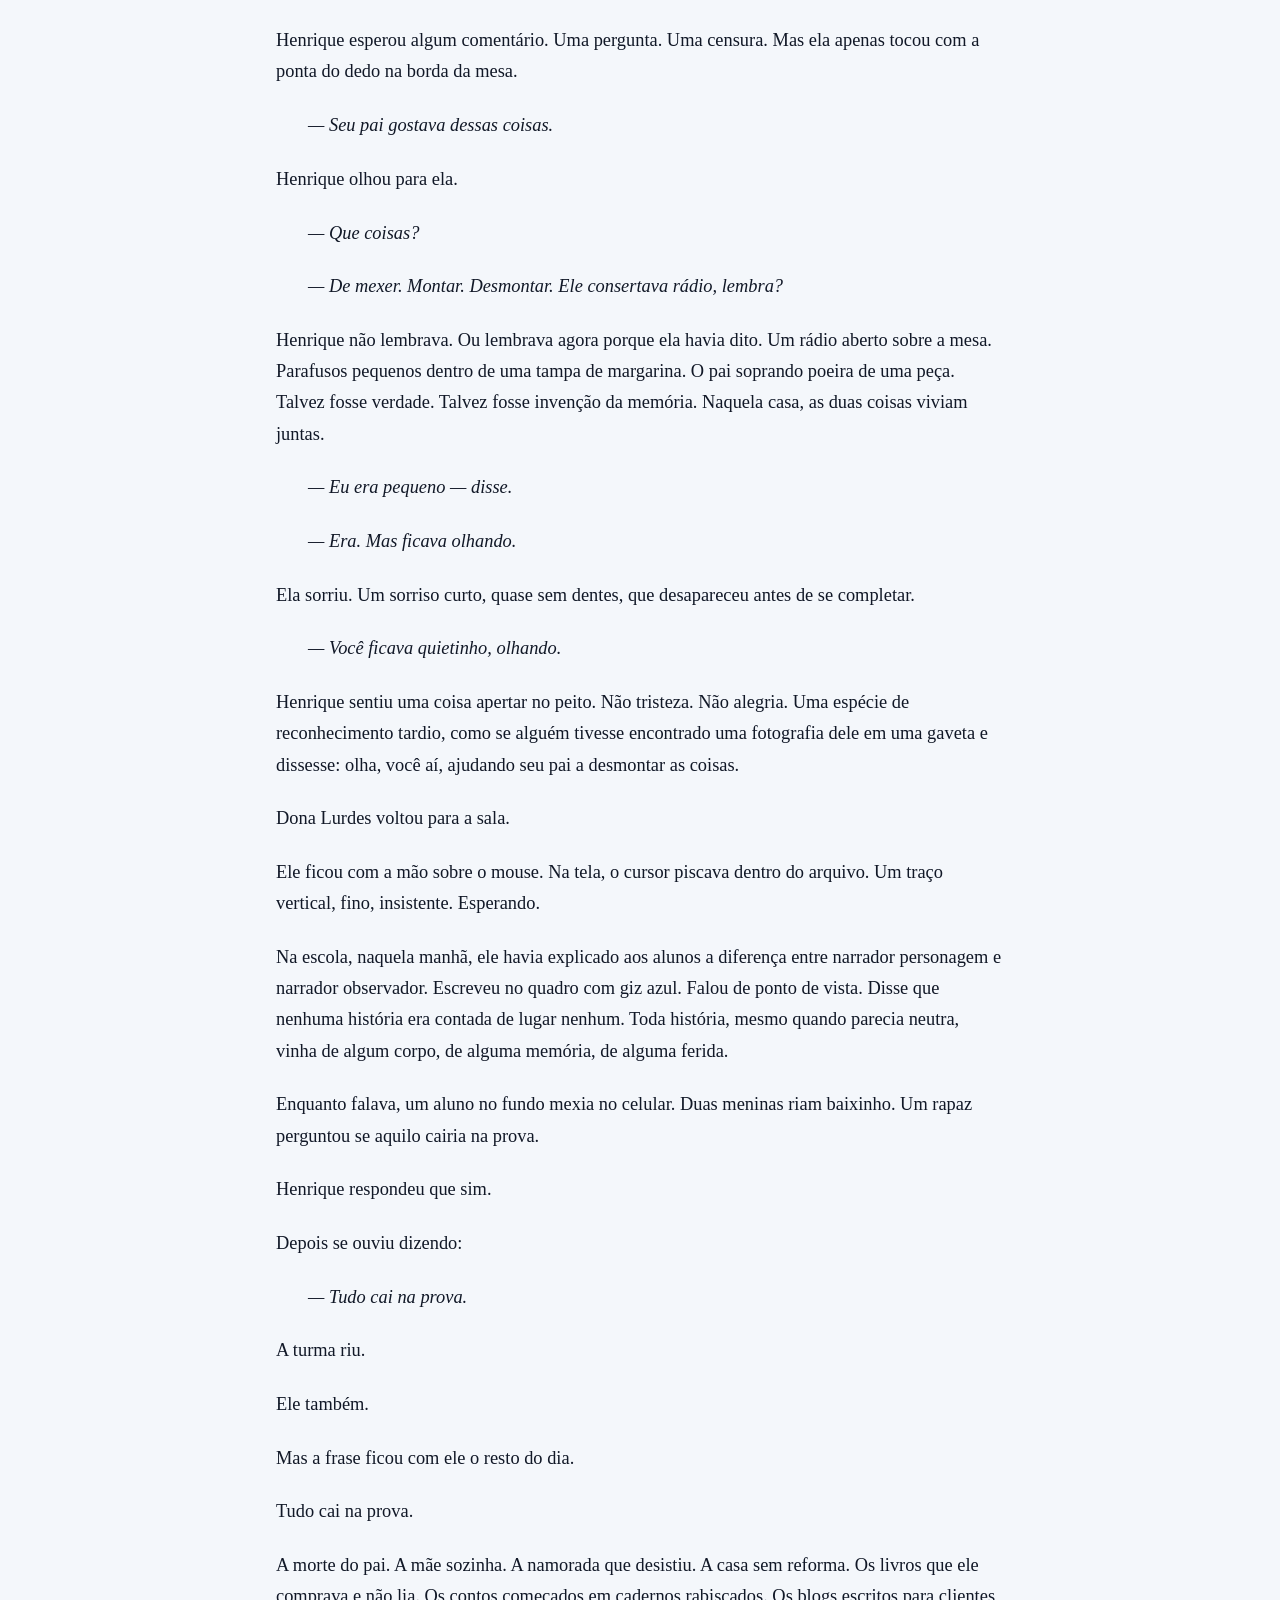
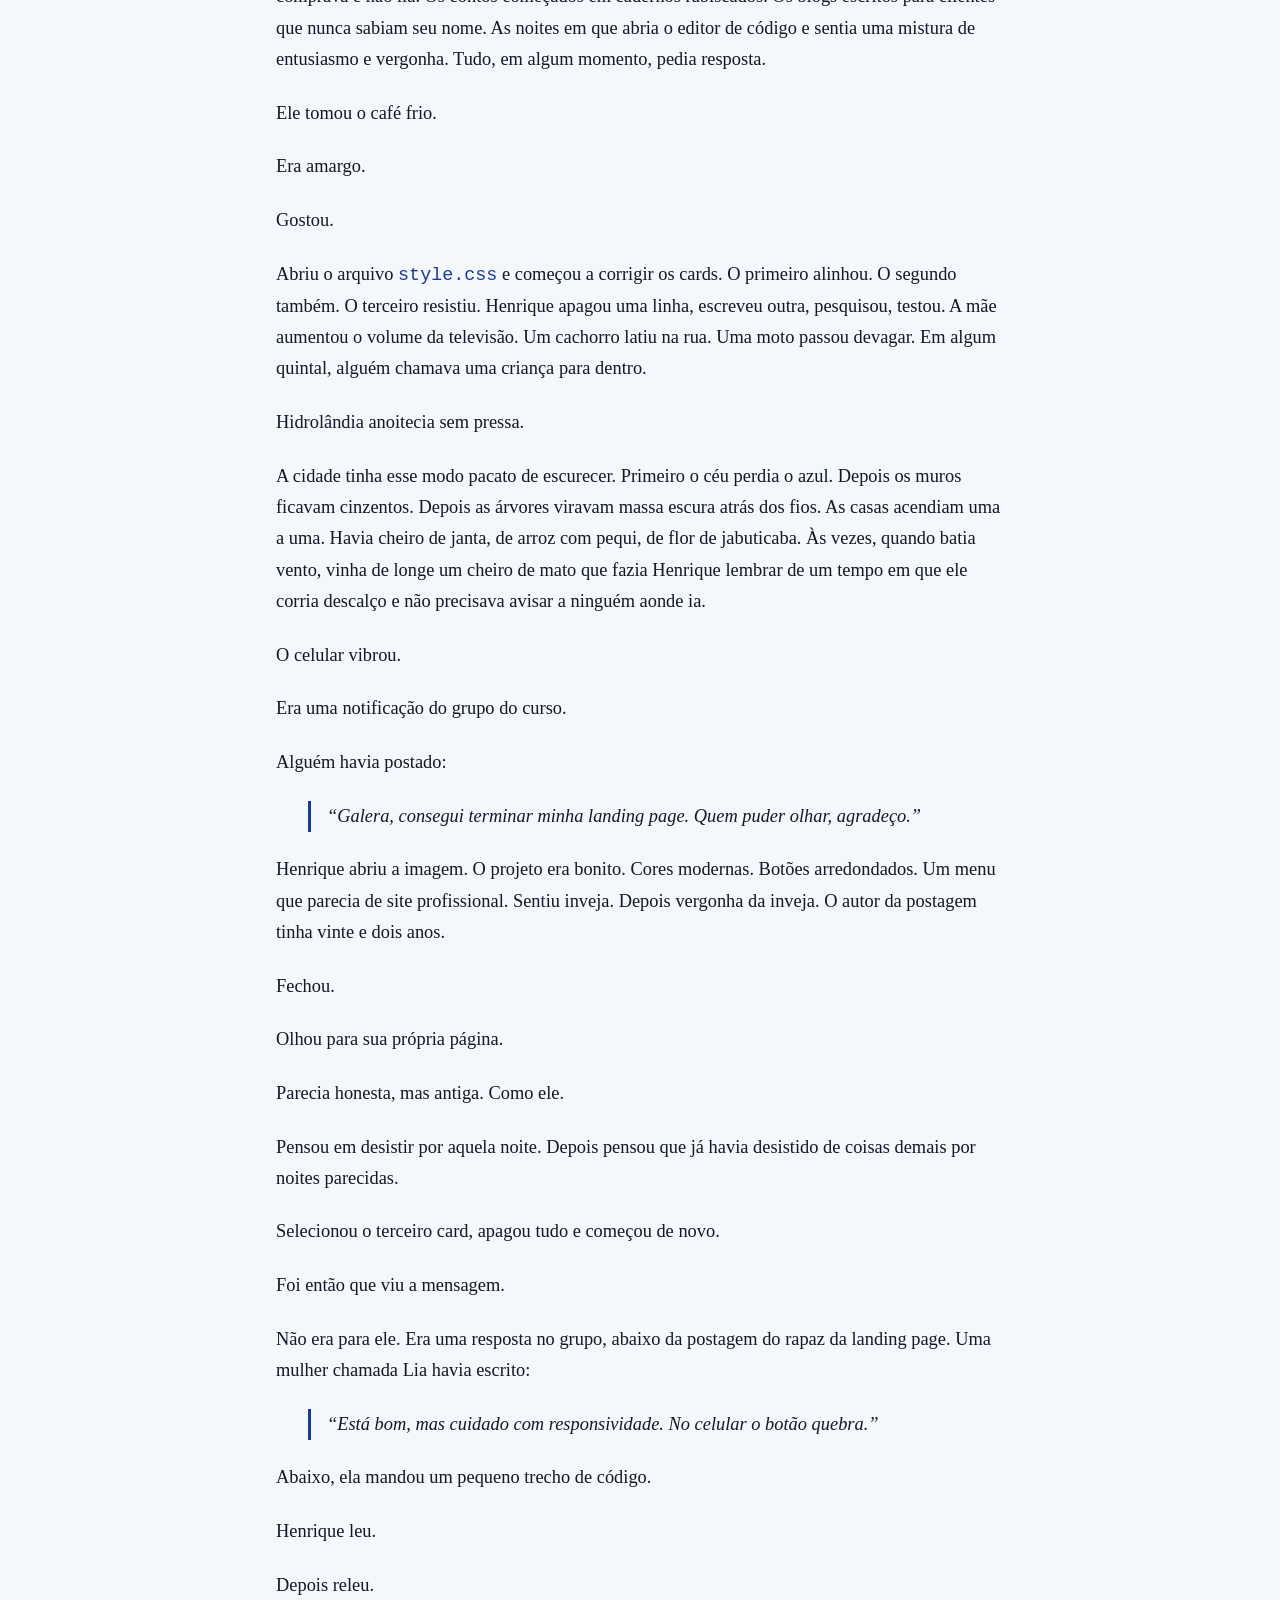
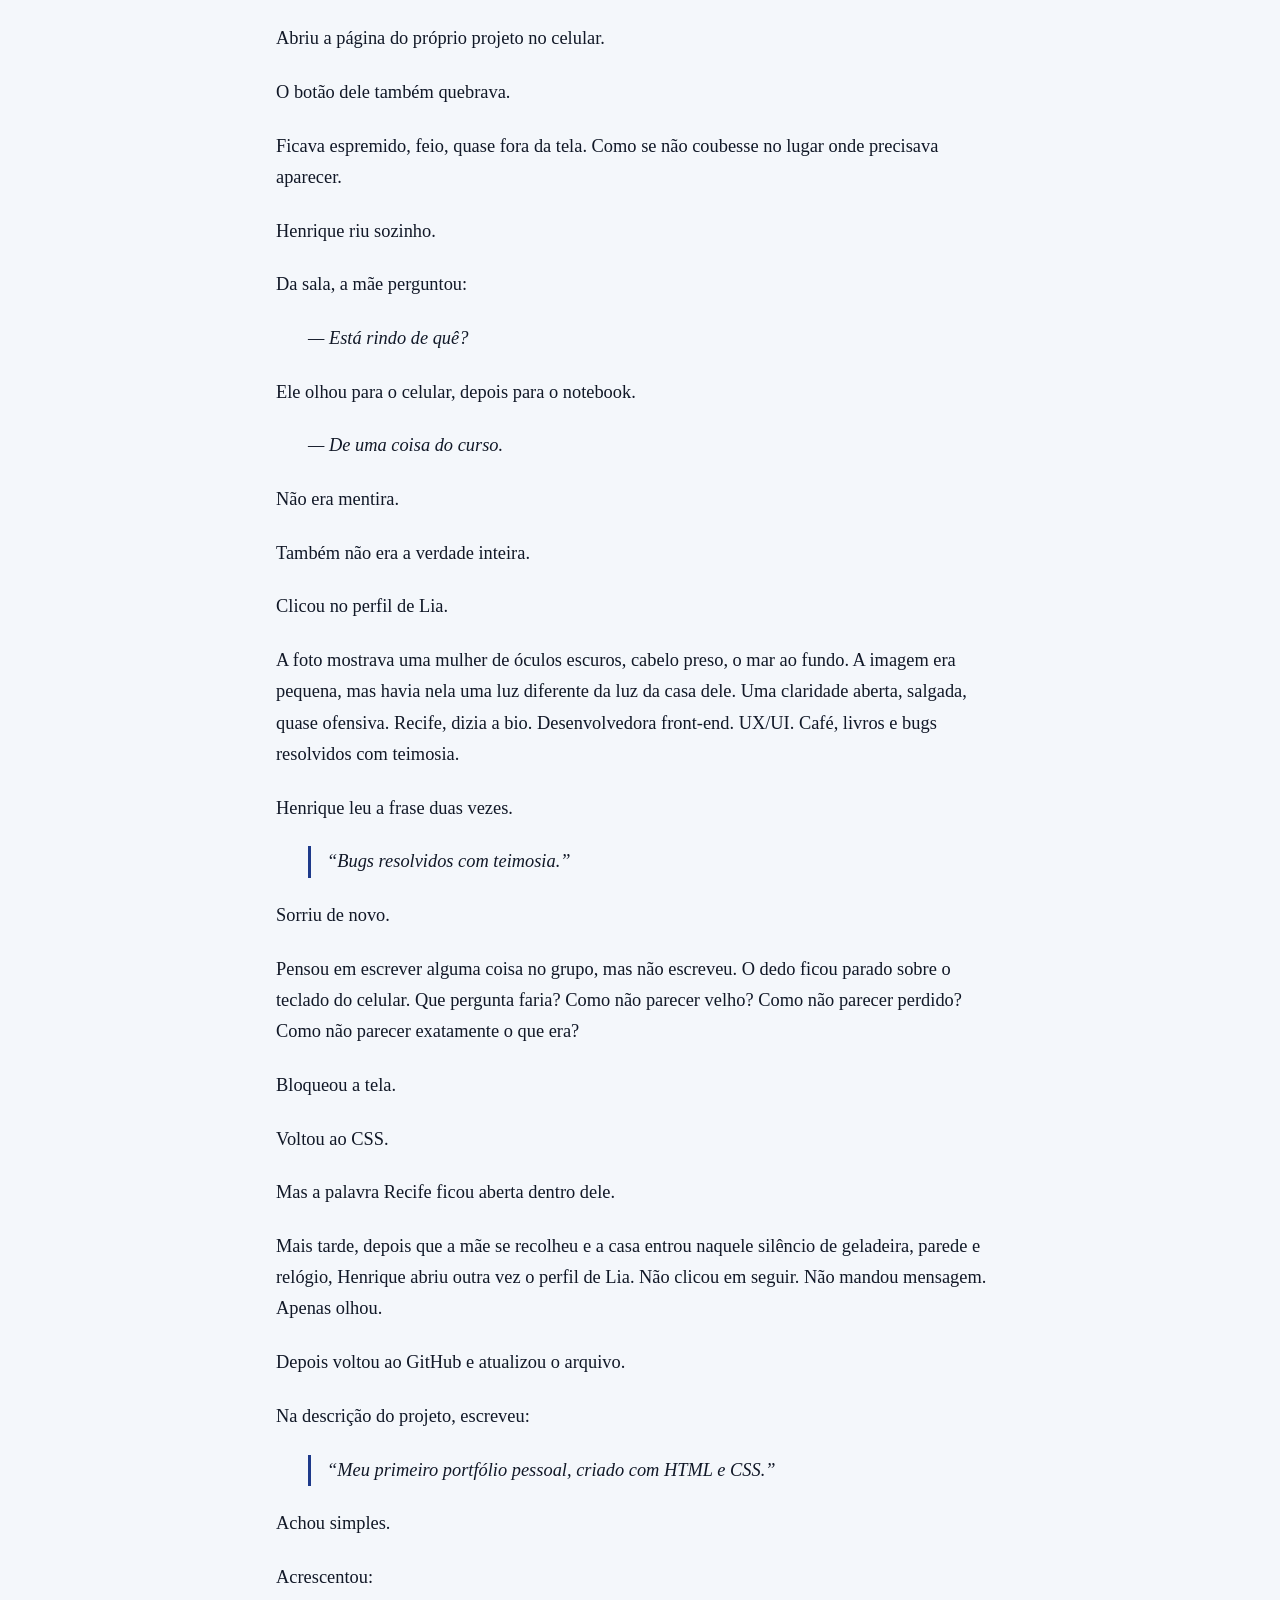
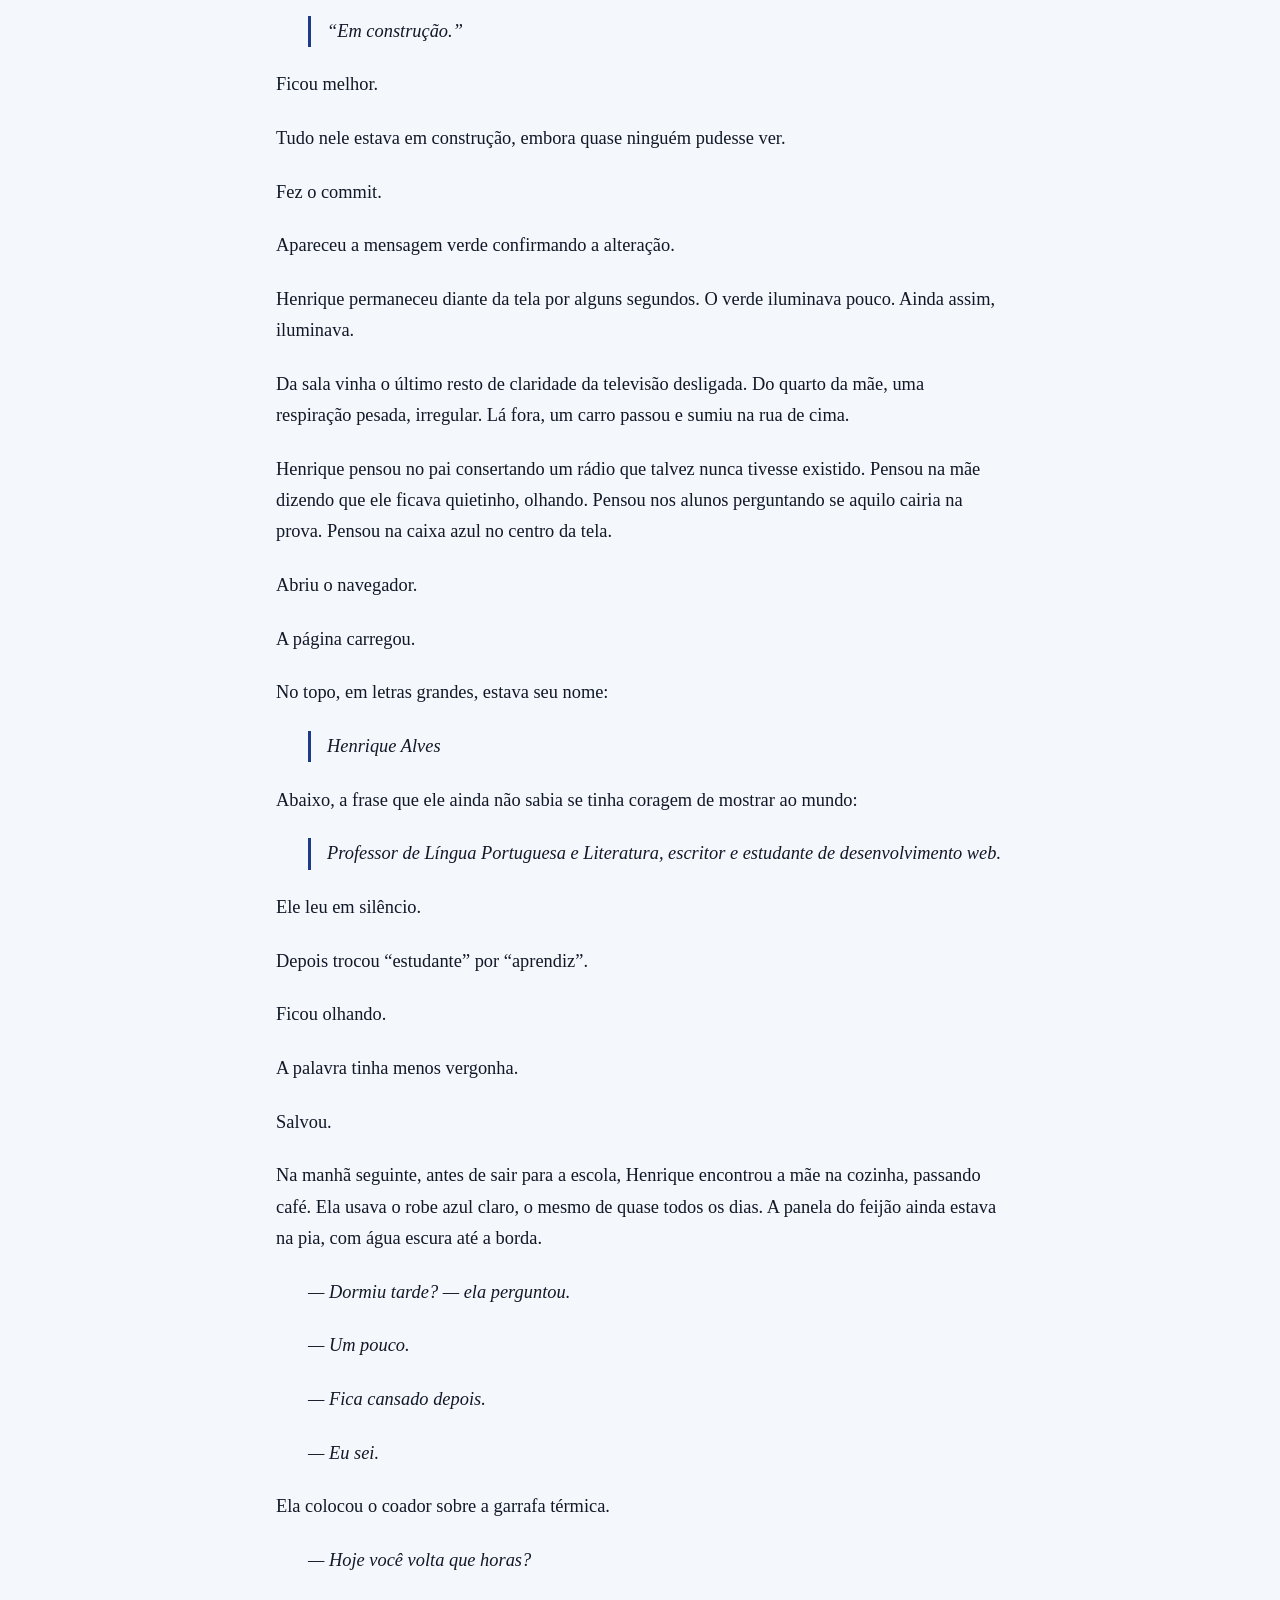
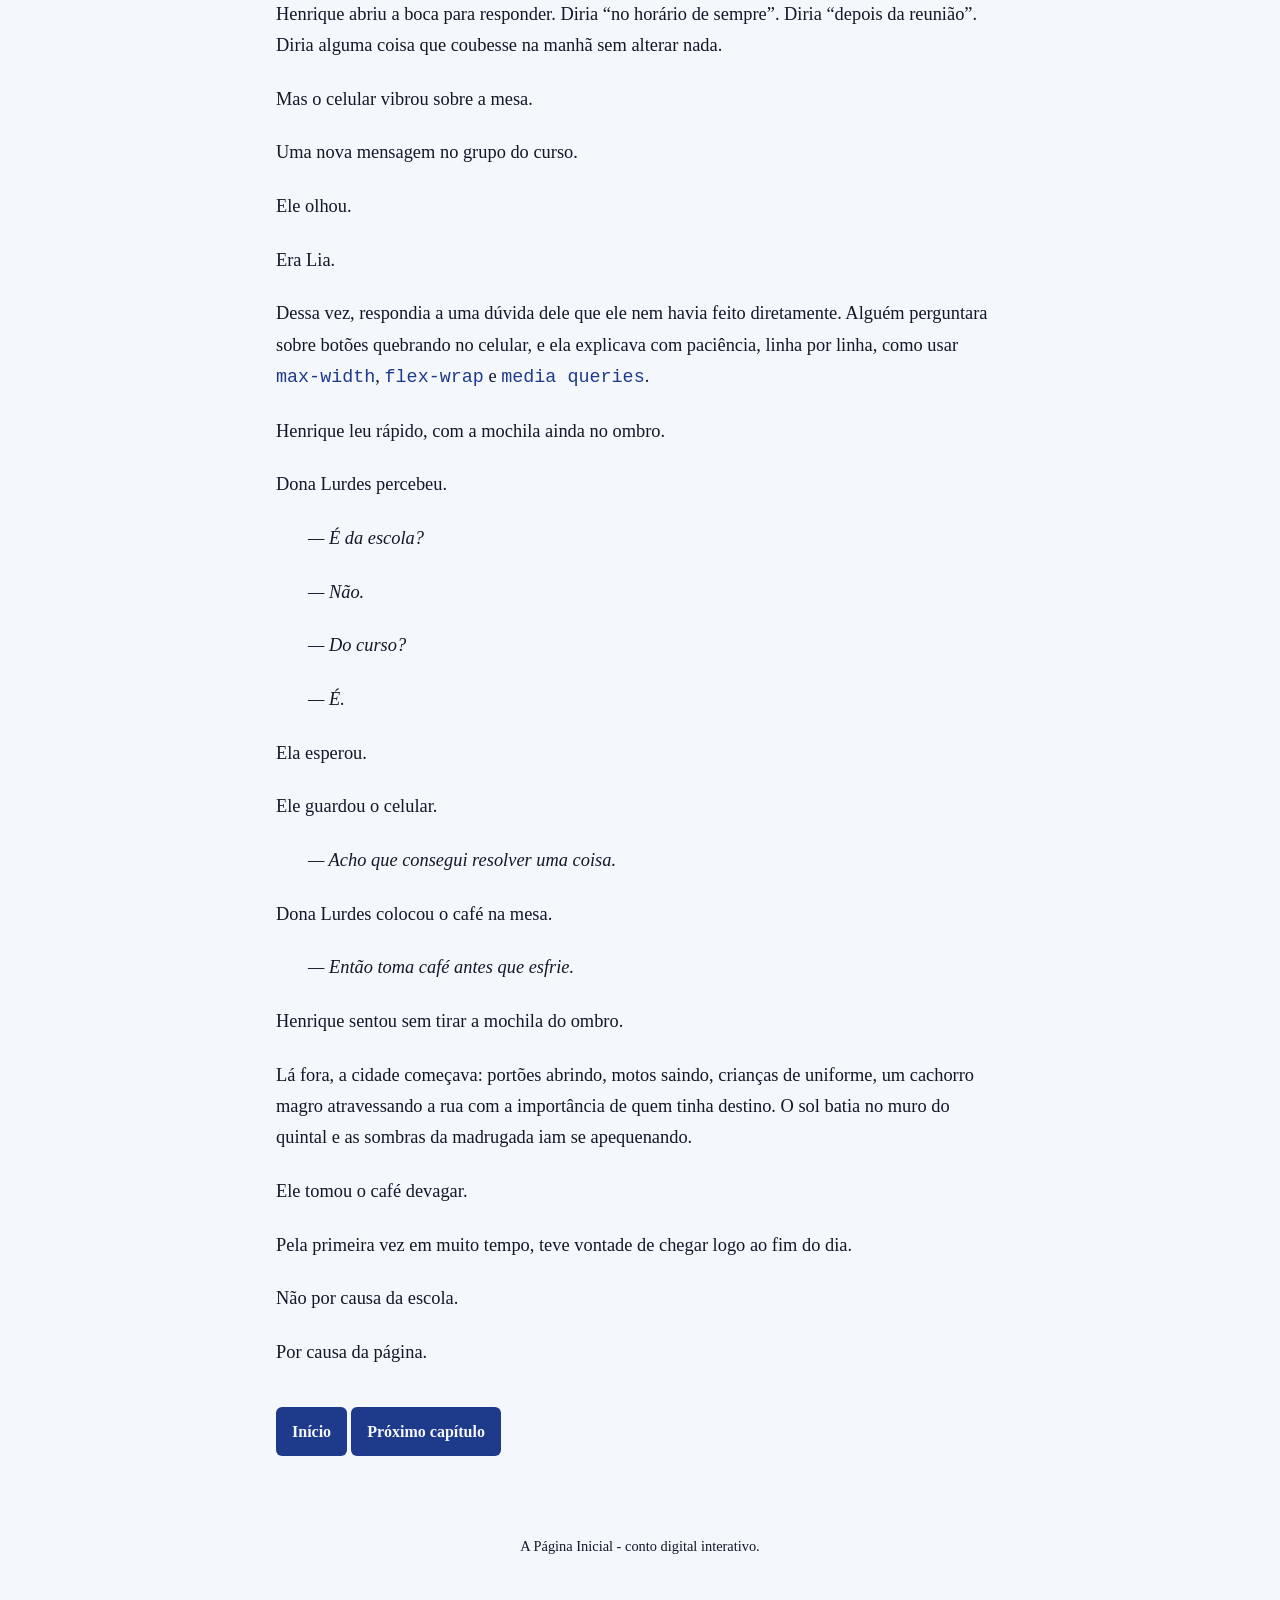
==== commit 7e6262c3: "Revisão geral" ====
--- a/capitulos/body.html
+++ b/capitulos/body.html
@@ -4,13 +4,24 @@
     <meta charset="UTF-8" />
     <meta name="viewport" content="width=device-width, initial-scale=1.0" />
     <title>Body | A Página Inicial</title>
+    <meta
+      name="description"
+      content="Capítulo Body do conto digital A Página Inicial."
+    />
+    <link
+      rel="icon"
+      type="image/svg+xml"
+      href="../assets/favicon/favicon.svg"
+    />
     <link rel="stylesheet" href="../css/style.css" />
   </head>
   <body>
     <header class="cabecalho">
       <a href="../index.html" class="logo">A Página Inicial</a>
       <p>Capítulo 1</p>
-      <button id="botao-tema">Modo escuro</button>
+      <button id="botao-tema" type="button" aria-pressed="false">
+        Modo escuro
+      </button>
     </header>
 
     <main class="capitulo">
@@ -774,6 +785,10 @@
       </nav>
     </main>
 
+    <footer class="rodape">
+      <p>A Página Inicial - conto digital interativo.</p>
+    </footer>
+
     <script src="../js/script.js"></script>
   </body>
 </html>
--- a/css/style.css
+++ b/css/style.css
@@ -1,30 +1,43 @@
 * {
   box-sizing: border-box;
+}
+
+:root {
+  --azul-principal: #1e3a8a;
+  --azul-profundo: #172554;
+  --azul-hover: #2563eb;
+  --azul-claro: #dbeafe;
+  --azul-link-escuro: #93c5fd;
+  --fundo-claro: #f4f7fb;
+  --texto-claro: #111827;
+  --fundo-escuro: #0f172a;
+  --texto-escuro: #e5e7eb;
+  --foco: #facc15;
 }
 
 body {
   margin: 0;
   font-family: Georgia, 'Times New Roman', serif;
-  background-color: #f4f7fb;
-  color: #111827;
+  background-color: var(--fundo-claro);
+  color: var(--texto-claro);
   line-height: 1.7;
 }
 
 .cabecalho {
   padding: 3rem 1rem;
   text-align: center;
-  background-color: #1e3a8a;
-  color: #f4f7fb;
+  background-color: var(--azul-principal);
+  color: var(--fundo-claro);
 }
 
 .cabecalho a {
-  color: #f4f7fb;
+  color: var(--fundo-claro);
   text-decoration: none;
   font-weight: bold;
 }
 
 .cabecalho a:visited {
-  color: #f4f7fb;
+  color: var(--fundo-claro);
 }
 
 .cabecalho a:hover {
@@ -52,13 +65,22 @@
 .capitulos h2,
 .capitulo h1 {
   line-height: 1.2;
-  color: #172554;
+  color: var(--azul-profundo);
 }
 
 .apresentacao p,
 .capitulo article p {
   font-size: 1.15rem;
   margin-bottom: 1.4rem;
+}
+
+.imagem-apresentacao {
+  display: block;
+  width: 100%;
+  max-height: 360px;
+  margin: 2rem 0 0;
+  border-radius: 6px;
+  object-fit: cover;
 }
 
 .botao,
@@ -67,8 +89,8 @@
   display: inline-block;
   margin-top: 1rem;
   padding: 0.7rem 1rem;
-  background-color: #1e3a8a;
-  color: #f4f7fb;
+  background-color: var(--azul-principal);
+  color: var(--fundo-claro);
   text-decoration: none;
   border: none;
   border-radius: 6px;
@@ -79,7 +101,13 @@
 .botao:hover,
 .navegacao-capitulos a:hover,
 #botao-tema:hover {
-  background-color: #2563eb;
+  background-color: var(--azul-hover);
+}
+
+a:focus-visible,
+button:focus-visible {
+  outline: 3px solid var(--foco);
+  outline-offset: 3px;
 }
 
 .capitulos ol {
@@ -87,7 +115,7 @@
 }
 
 .capitulos a {
-  color: #1e3a8a;
+  color: var(--azul-principal);
   font-weight: bold;
 }
 
@@ -103,8 +131,8 @@
 }
 
 pre {
-  background-color: #172554;
-  color: #dbeafe;
+  background-color: var(--azul-profundo);
+  color: var(--azul-claro);
   padding: 1rem;
   border-radius: 6px;
   overflow-x: auto;
@@ -114,80 +142,80 @@
 
 code {
   font-family: Consolas, Monaco, monospace;
-  color: #1e3a8a;
+  color: var(--azul-principal);
 }
 
 pre code {
-  color: #dbeafe;
+  color: var(--azul-claro);
 }
 
 .citacao {
   margin-left: 2rem;
   padding-left: 1rem;
-  border-left: 3px solid #1e3a8a;
+  border-left: 3px solid var(--azul-principal);
   font-style: italic;
 }
 
 /* Modo escuro */
 
 body.tema-escuro {
-  background-color: #0f172a;
-  color: #e5e7eb;
+  background-color: var(--fundo-escuro);
+  color: var(--texto-escuro);
 }
 
 body.tema-escuro .cabecalho {
-  background-color: #172554;
-  color: #e5e7eb;
+  background-color: var(--azul-profundo);
+  color: var(--texto-escuro);
 }
 
 body.tema-escuro .cabecalho a,
 body.tema-escuro .cabecalho a:visited {
-  color: #e5e7eb;
+  color: var(--texto-escuro);
 }
 
 body.tema-escuro .capitulo,
 body.tema-escuro .conteudo {
-  color: #e5e7eb;
+  color: var(--texto-escuro);
 }
 
 body.tema-escuro .apresentacao h2,
 body.tema-escuro .capitulos h2,
 body.tema-escuro .capitulo h1 {
-  color: #dbeafe;
+  color: var(--azul-claro);
 }
 
 body.tema-escuro .capitulos a {
-  color: #93c5fd;
+  color: var(--azul-link-escuro);
 }
 
 body.tema-escuro .botao,
 body.tema-escuro .navegacao-capitulos a,
 body.tema-escuro #botao-tema {
-  background-color: #dbeafe;
-  color: #172554;
+  background-color: var(--azul-claro);
+  color: var(--azul-profundo);
 }
 
 body.tema-escuro .botao:hover,
 body.tema-escuro .navegacao-capitulos a:hover,
 body.tema-escuro #botao-tema:hover {
-  background-color: #93c5fd;
+  background-color: var(--azul-link-escuro);
 }
 
 body.tema-escuro pre {
   background-color: #020617;
-  color: #dbeafe;
+  color: var(--azul-claro);
 }
 
 body.tema-escuro code {
-  color: #93c5fd;
+  color: var(--azul-link-escuro);
 }
 
 body.tema-escuro pre code {
-  color: #dbeafe;
+  color: var(--azul-claro);
 }
 
 body.tema-escuro .citacao {
-  border-left-color: #93c5fd;
+  border-left-color: var(--azul-link-escuro);
 }
 
 /* Responsivo */
@@ -205,4 +233,21 @@
   .capitulo article p {
     font-size: 1.05rem;
   }
-}+
+  .dialogo,
+  .citacao {
+    margin-left: 0;
+  }
+
+  .navegacao-capitulos {
+    display: flex;
+    flex-direction: column;
+    gap: 0.75rem;
+  }
+
+  .navegacao-capitulos a {
+    width: 100%;
+    margin-top: 0;
+    text-align: center;
+  }
+}
